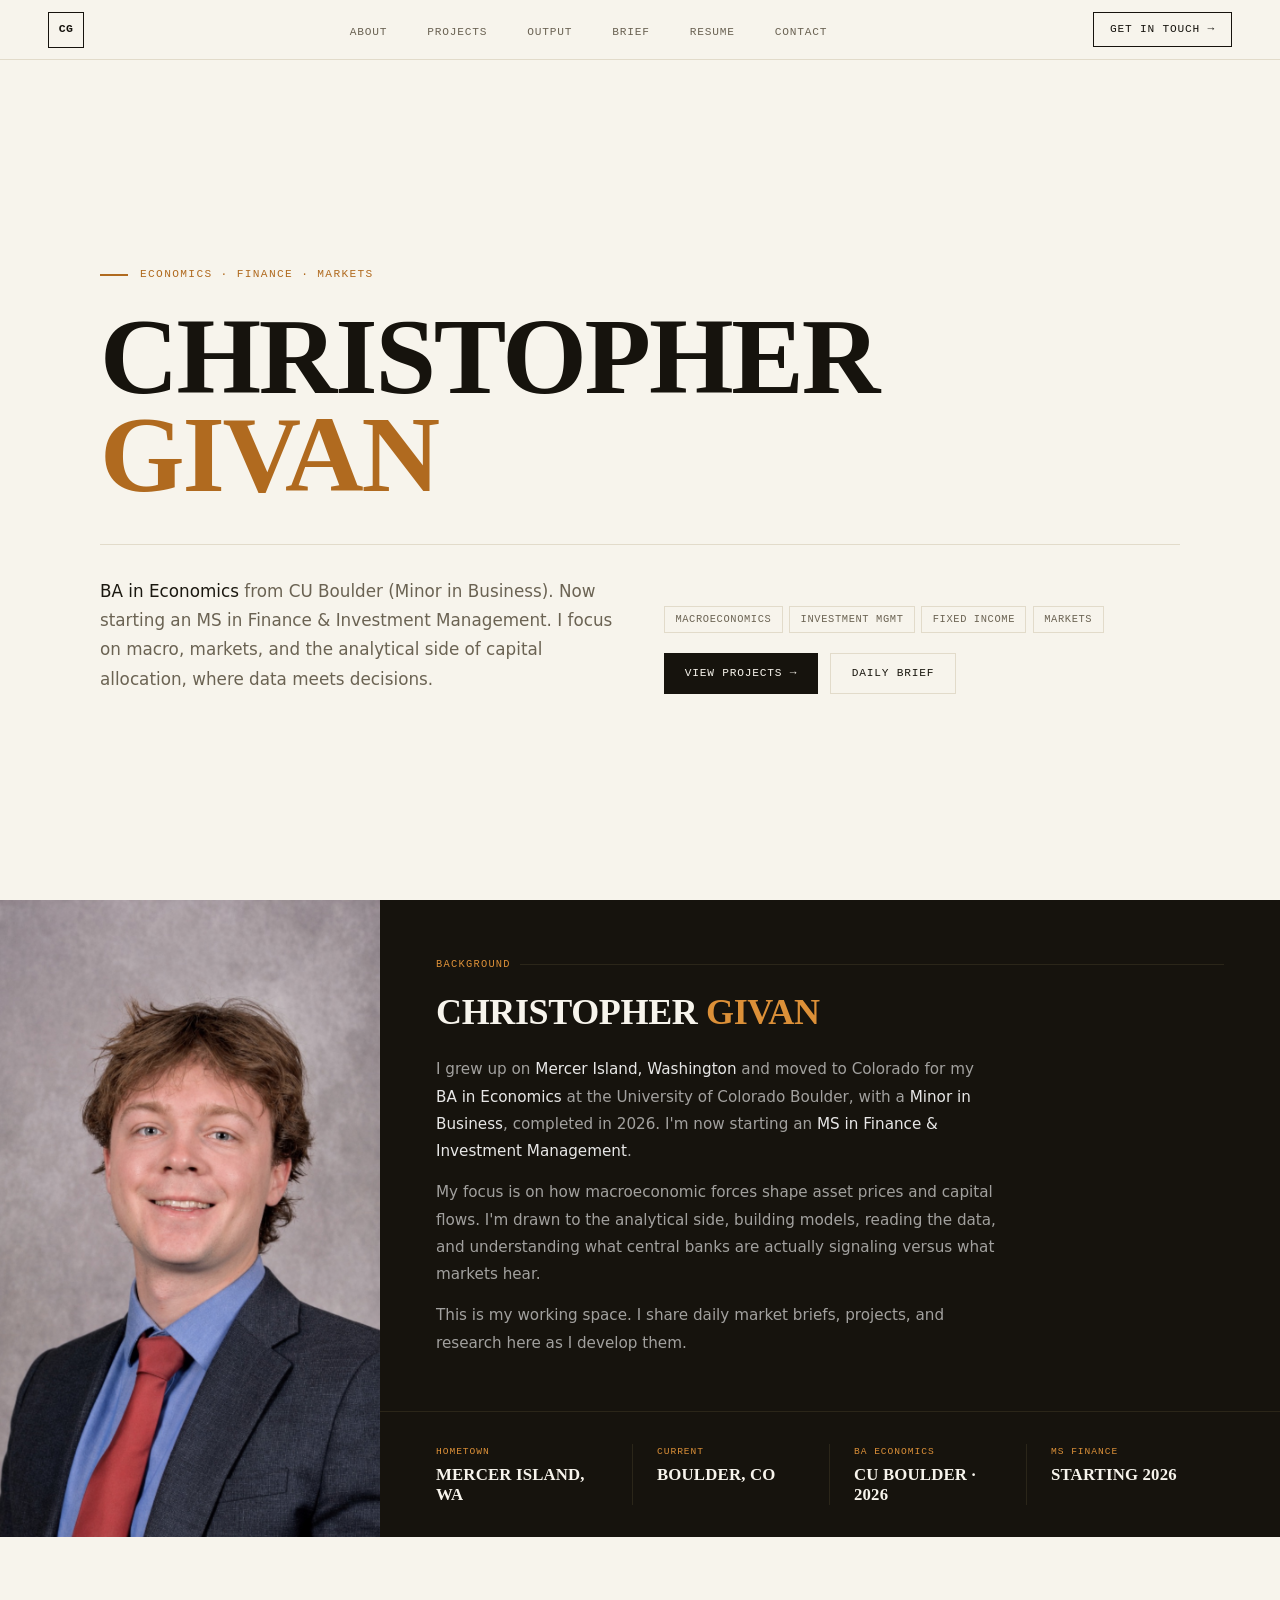
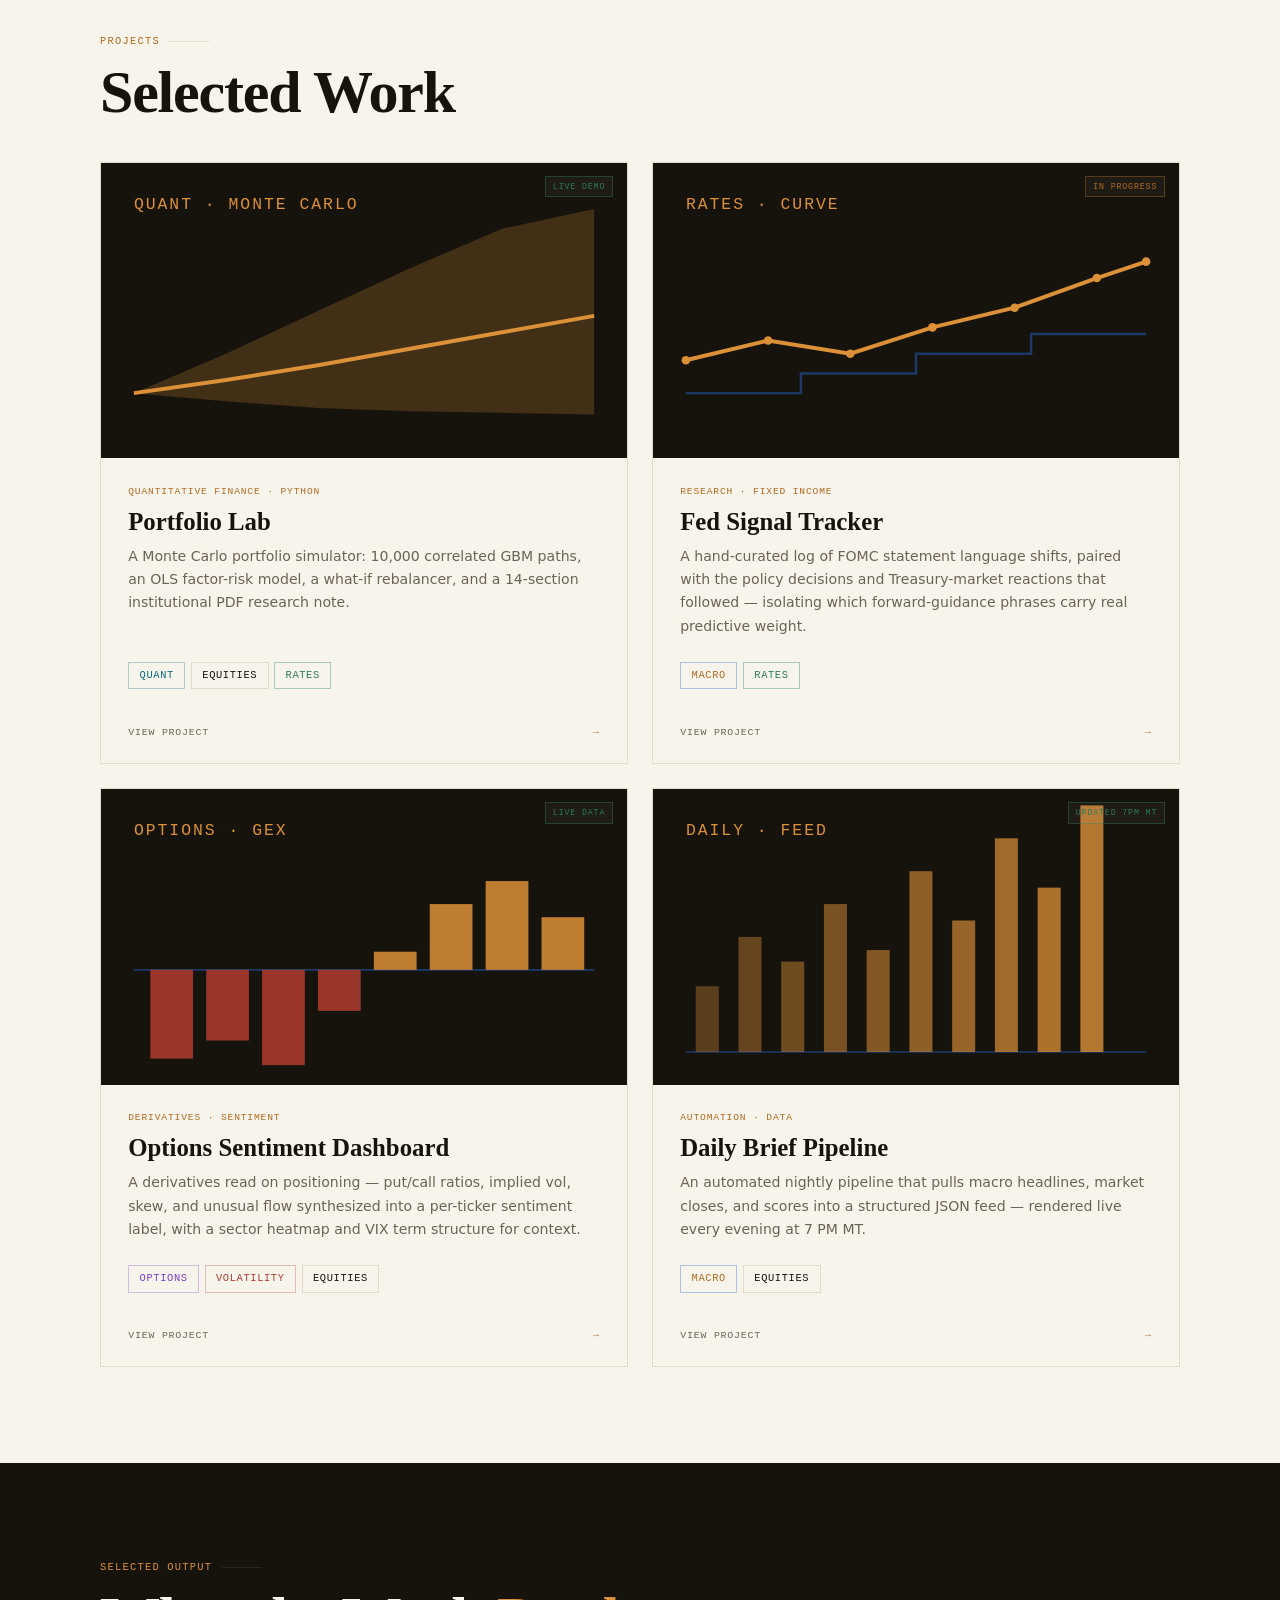
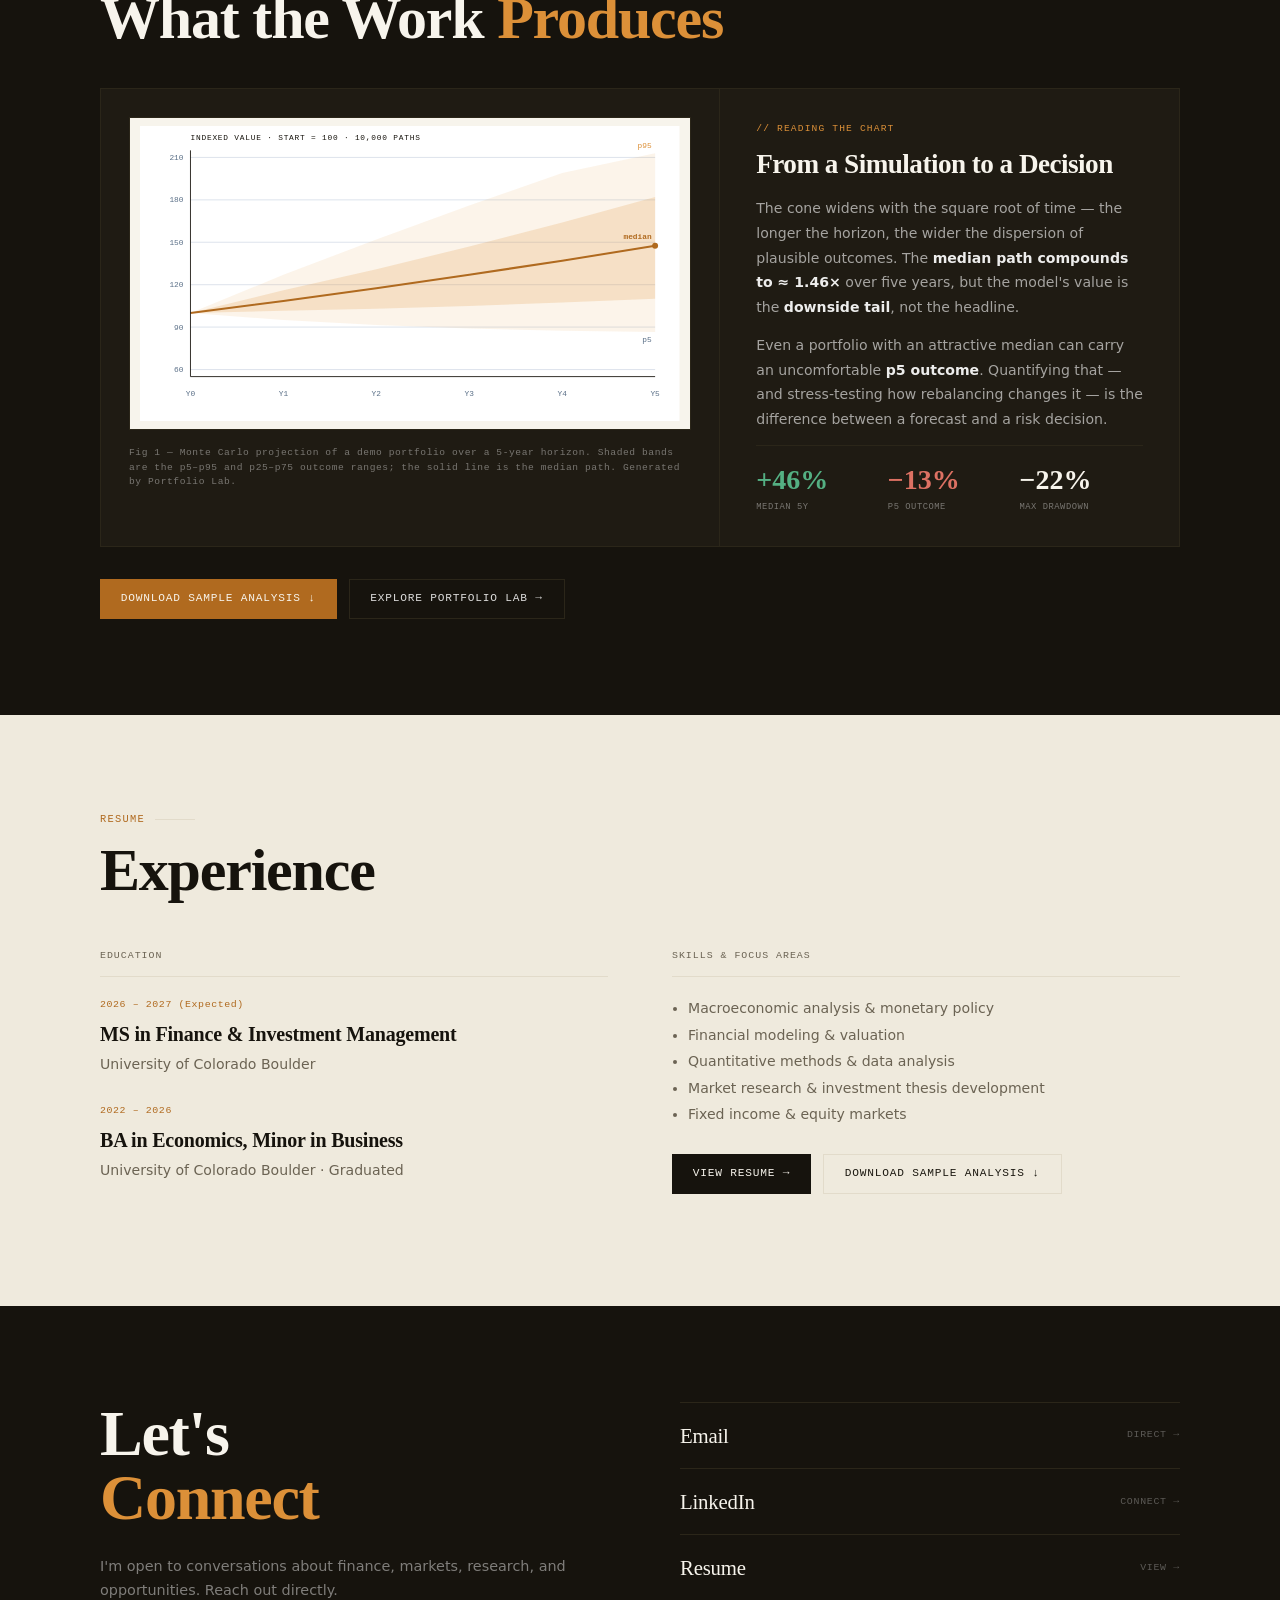
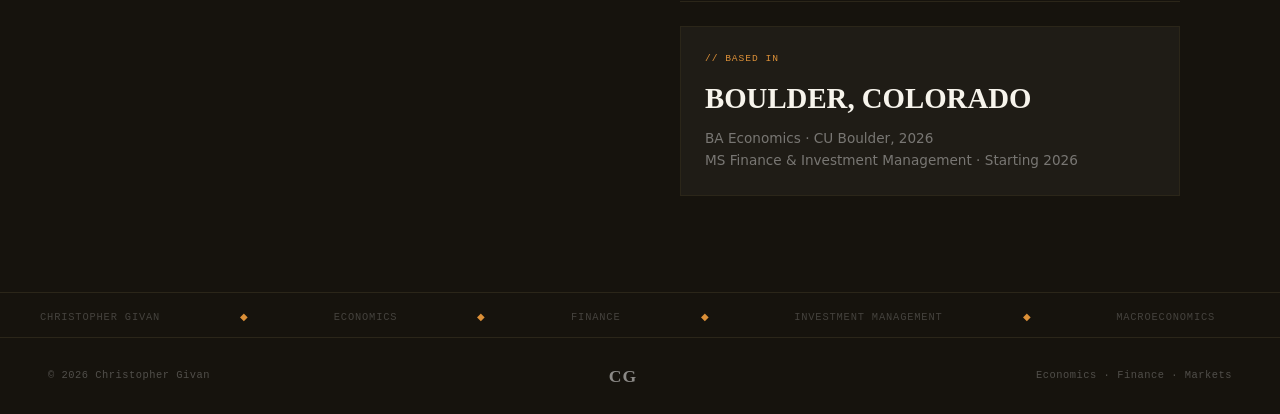
==== index.html @ 8dc4c2b4 "Redesign: Ink & Paper palette with Newsreader editorial type Replaces cold navy/blue with warm ink/a" ====
<!DOCTYPE html>
<html lang="en">
<head>
  <meta charset="UTF-8" />
  <meta name="viewport" content="width=device-width, initial-scale=1.0" />
  <meta http-equiv="Content-Security-Policy" content="default-src 'self'; script-src 'self' 'unsafe-inline'; style-src 'self' 'unsafe-inline' https://fonts.googleapis.com; font-src https://fonts.gstatic.com; img-src 'self' data:; connect-src 'self'; frame-ancestors 'none';" />
  <title>Christopher Givan — Economics · Finance · Markets</title>

  <!-- SEO -->
  <meta name="description" content="Christopher Givan — BA in Economics (Minor in Business) from CU Boulder, starting an MS in Finance & Investment Management. Daily market briefs, macro research, and Fed signal tracking." />
  <meta name="author" content="Christopher Givan" />
  <meta name="theme-color" content="#0e2240" />

  <!-- Open Graph -->
  <meta property="og:type" content="website" />
  <meta property="og:title" content="Christopher Givan — Economics · Finance · Markets" />
  <meta property="og:description" content="Macro research, daily market briefs, and Fed signal tracking." />
  <meta property="og:image" content="headshot.jpg" />

  <!-- Twitter -->
  <meta name="twitter:card" content="summary_large_image" />
  <meta name="twitter:title" content="Christopher Givan — Economics · Finance · Markets" />
  <meta name="twitter:description" content="Macro research, daily market briefs, and Fed signal tracking." />
  <meta name="twitter:image" content="headshot.jpg" />

  <!-- Favicon (inline SVG, matches CG monogram) -->
  <link rel="icon" type="image/svg+xml" href="data:image/svg+xml,%3Csvg xmlns='http://www.w3.org/2000/svg' viewBox='0 0 32 32'%3E%3Crect width='32' height='32' fill='%230e2240'/%3E%3Ctext x='16' y='22' font-family='-apple-system,BlinkMacSystemFont,Segoe UI,sans-serif' font-size='14' font-weight='800' fill='white' text-anchor='middle'%3ECG%3C/text%3E%3C/svg%3E" />

  <link rel="preconnect" href="https://fonts.googleapis.com" />
  <link rel="preconnect" href="https://fonts.gstatic.com" crossorigin />
  <link href="https://fonts.googleapis.com/css2?family=IBM+Plex+Mono:wght@400;500;600&family=IBM+Plex+Sans:wght@300;400;500;600;700&family=Newsreader:ital,opsz,wght@0,6..72,400;0,6..72,500;0,6..72,600;0,6..72,700;1,6..72,400;1,6..72,500;1,6..72,600;1,6..72,700&display=swap" rel="stylesheet" />
  <link rel="stylesheet" href="Assets/site.css" />
  <style>
    *, *::before, *::after { box-sizing: border-box; margin: 0; padding: 0; }

    :root {
      --white:   #f7f4ec;
      --off:     #efeadd;
      --light:   #e7e0cf;
      --border:  #e2dbca;
      --navy:    #16130d;
      --navy2:   #1f1b13;
      --navy3:   #2b2619;
      --blue:    #b06a1f;
      --blue2:   #dc9038;
      --blue-lt: #f3e4cc;
      --text:    #1b1810;
      --muted:   #6b6353;
      --green:   #2c7a57;
      --green-lt:#dfeee4;
      --red:     #b23b2e;
      --red-lt:  #f6e2dd;
    }

    html { scroll-behavior: smooth; }

    body {
      background: var(--white);
      color: var(--text);
      font-family: 'IBM Plex Sans', system-ui, sans-serif;
      font-size: 15px;
      line-height: 1.6;
      overflow-x: hidden;
    }

    /* ── NAV ── */
    nav {
      position: fixed;
      top: 0; left: 0; right: 0;
      z-index: 200;
      display: flex;
      align-items: center;
      justify-content: space-between;
      padding: 0 3rem;
      height: 60px;
      background: rgba(247, 244, 236, 0.95);
      backdrop-filter: blur(12px);
      border-bottom: 1px solid var(--border);
    }

    .nav-logo {
      display: flex;
      align-items: center;
      justify-content: center;
      width: 36px; height: 36px;
      border: 1.5px solid var(--navy);
      font-family: 'IBM Plex Mono', ui-monospace, monospace;
      font-size: 0.72rem;
      font-weight: 600;
      color: var(--navy);
      text-decoration: none;
      letter-spacing: 0.04em;
    }

    .nav-links {
      display: flex;
      align-items: center;
      gap: 2.5rem;
      list-style: none;
    }

    .nav-links a {
      font-family: 'IBM Plex Mono', ui-monospace, monospace;
      font-size: 0.7rem;
      font-weight: 500;
      color: var(--muted);
      text-decoration: none;
      letter-spacing: 0.07em;
      text-transform: uppercase;
      transition: color 0.15s;
    }

    .nav-links a:hover { color: var(--navy); }

    .nav-cta {
      font-family: 'IBM Plex Mono', ui-monospace, monospace;
      font-size: 0.7rem;
      font-weight: 500;
      letter-spacing: 0.07em;
      text-transform: uppercase;
      padding: 0.45rem 1rem;
      border: 1.5px solid var(--navy);
      color: var(--navy);
      text-decoration: none;
      transition: all 0.15s;
    }

    .nav-cta:hover {
      background: var(--navy);
      color: var(--white);
    }

    /* ── HERO ── */
    #hero {
      min-height: 100vh;
      display: flex;
      align-items: center;
      padding: 0 3rem;
      background: var(--white);
      position: relative;
      overflow: hidden;
    }

    .hero-inner {
      max-width: 1080px;
      margin: 0 auto;
      width: 100%;
      padding-top: 60px;
    }

    .hero-eyebrow {
      font-family: 'IBM Plex Mono', ui-monospace, monospace;
      font-size: 0.7rem;
      color: var(--blue);
      letter-spacing: 0.12em;
      text-transform: uppercase;
      margin-bottom: 1.5rem;
      display: flex;
      align-items: center;
      gap: 0.75rem;
    }

    .hero-eyebrow::before {
      content: '';
      display: inline-block;
      width: 28px;
      height: 1.5px;
      background: var(--blue);
    }

    .hero-name {
      font-family: 'Newsreader', Georgia, 'Times New Roman', serif;
      font-weight: 700;
      font-size: clamp(3.75rem, 8.5vw, 7.5rem);
      line-height: 0.9;
      letter-spacing: -0.02em;
      text-transform: uppercase;
      color: var(--navy);
      margin-bottom: 2.5rem;
    }

    .hero-name .line2 {
      color: var(--blue);
      display: block;
    }

    .hero-bottom {
      display: grid;
      grid-template-columns: 1fr 1fr;
      gap: 3rem;
      align-items: end;
      border-top: 1px solid var(--border);
      padding-top: 2rem;
    }

    .hero-bio {
      font-size: 1.05rem;
      color: var(--muted);
      line-height: 1.75;
    }

    .hero-bio strong { color: var(--text); font-weight: 500; }

    .hero-right-block {
      display: flex;
      flex-direction: column;
      gap: 1.25rem;
      align-items: flex-start;
    }

    .hero-tags {
      display: flex;
      flex-wrap: wrap;
      gap: 0.4rem;
    }

    .tag {
      font-family: 'IBM Plex Mono', ui-monospace, monospace;
      font-size: 0.65rem;
      letter-spacing: 0.06em;
      text-transform: uppercase;
      padding: 0.28rem 0.65rem;
      border: 1px solid var(--border);
      color: var(--muted);
      background: var(--white);
    }

    .hero-btns {
      display: flex;
      gap: 0.75rem;
    }

    .btn {
      font-family: 'IBM Plex Mono', ui-monospace, monospace;
      font-size: 0.7rem;
      font-weight: 500;
      letter-spacing: 0.07em;
      text-transform: uppercase;
      padding: 0.65rem 1.3rem;
      text-decoration: none;
      cursor: pointer;
      border: none;
      transition: all 0.15s;
      display: inline-flex;
      align-items: center;
      gap: 0.4rem;
    }

    .btn-navy  { background: var(--navy); color: var(--white); }
    .btn-navy:hover { background: var(--navy2); }
    .btn-outline { background: transparent; border: 1.5px solid var(--border); color: var(--text); }
    .btn-outline:hover { border-color: var(--navy); color: var(--navy); }

    /* ── ABOUT ── */
    #about {
      background: var(--navy);
      padding: 0;
    }

    .about-bento {
      display: grid;
      grid-template-columns: 380px 1fr;
      grid-template-rows: auto auto;
      min-height: 560px;
    }

    /* Photo cell */
    .about-photo-cell {
      grid-row: 1 / 3;
      position: relative;
      overflow: hidden;
      background: var(--navy2);
    }

    .about-photo-cell img {
      width: 100%;
      height: 100%;
      object-fit: cover;
      object-position: center top;
      display: block;
      filter: grayscale(10%);
    }

    .about-photo-cell .photo-placeholder {
      width: 100%;
      height: 100%;
      min-height: 560px;
      display: flex;
      align-items: center;
      justify-content: center;
      color: var(--navy3);
      font-family: 'IBM Plex Mono', ui-monospace, monospace;
      font-size: 0.7rem;
      letter-spacing: 0.06em;
    }

    /* Bio cell */
    .about-bio-cell {
      padding: 3.5rem 3.5rem 2.5rem;
      border-bottom: 1px solid var(--navy3);
    }

    .about-label {
      font-family: 'IBM Plex Mono', ui-monospace, monospace;
      font-size: 0.65rem;
      letter-spacing: 0.12em;
      text-transform: uppercase;
      color: var(--blue2);
      margin-bottom: 1.25rem;
      display: flex;
      align-items: center;
      gap: 0.6rem;
    }

    .about-label::after {
      content: '';
      flex: 1;
      height: 1px;
      background: var(--navy3);
    }

    .about-bio-cell h2 {
      font-family: 'Newsreader', Georgia, 'Times New Roman', serif;
      font-size: 2.25rem;
      font-weight: 600;
      color: var(--white);
      letter-spacing: -0.01em;
      margin-bottom: 1.5rem;
      line-height: 1.1;
    }

    .about-bio-cell h2 span { color: var(--blue2); }

    .about-text {
      font-size: 0.95rem;
      color: rgba(255,255,255,0.6);
      line-height: 1.8;
      margin-bottom: 0.85rem;
      max-width: 560px;
    }

    .about-text strong { color: rgba(255,255,255,0.9); font-weight: 500; }

    /* Facts row */
    .about-facts-cell {
      padding: 2rem 3.5rem;
      display: grid;
      grid-template-columns: repeat(4, 1fr);
      gap: 0;
    }

    .fact-tile {
      padding: 0 1.5rem 0 0;
      border-right: 1px solid var(--navy3);
    }

    .fact-tile:first-child { padding-left: 0; }
    .fact-tile:last-child { border-right: none; padding-right: 0; padding-left: 1.5rem; }
    .fact-tile:not(:first-child):not(:last-child) { padding-left: 1.5rem; }

    .fact-label {
      font-family: 'IBM Plex Mono', ui-monospace, monospace;
      font-size: 0.6rem;
      letter-spacing: 0.1em;
      text-transform: uppercase;
      color: var(--blue2);
      margin-bottom: 0.35rem;
    }

    .fact-value {
      font-family: 'Newsreader', Georgia, 'Times New Roman', serif;
      font-size: 1.05rem;
      font-weight: 700;
      text-transform: uppercase;
      color: var(--white);
      letter-spacing: 0.01em;
      line-height: 1.2;
    }

    /* ── SECTION WRAPPER ── */
    .section-white { background: var(--white); padding: 6rem 3rem; }
    .section-off    { background: var(--off);   padding: 6rem 3rem; }
    .section-navy   { background: var(--navy);  padding: 6rem 3rem; }

    .inner { max-width: 1080px; margin: 0 auto; }

    .section-eyebrow {
      font-family: 'IBM Plex Mono', ui-monospace, monospace;
      font-size: 0.65rem;
      letter-spacing: 0.12em;
      text-transform: uppercase;
      color: var(--blue);
      margin-bottom: 0.75rem;
      display: flex;
      align-items: center;
      gap: 0.6rem;
    }

    .section-eyebrow-light { color: var(--blue2); }
    .section-eyebrow-light::after { background: var(--navy3) !important; }

    .section-eyebrow::after {
      content: '';
      width: 40px;
      height: 1px;
      background: var(--border);
    }

    .section-heading {
      font-family: 'Newsreader', Georgia, 'Times New Roman', serif;
      font-weight: 600;
      font-size: clamp(2.25rem, 5vw, 3.75rem);
      letter-spacing: -0.02em;
      line-height: 1.0;
      margin-bottom: 2.5rem;
    }

    /* ── PROJECTS ── */
    .projects-grid {
      display: grid;
      grid-template-columns: repeat(3, 1fr);
      gap: 1px;
      background: var(--border);
      border: 1px solid var(--border);
    }

    .project-card {
      background: var(--white);
      padding: 2rem;
      min-height: 200px;
      text-decoration: none;
      display: block;
      transition: background 0.15s;
    }

    .project-card:hover { background: var(--off); }

    .project-cat {
      font-family: 'IBM Plex Mono', ui-monospace, monospace;
      font-size: 0.6rem;
      letter-spacing: 0.08em;
      text-transform: uppercase;
      color: var(--blue);
      margin-bottom: 0.6rem;
    }

    .project-card h3 {
      font-family: 'Newsreader', Georgia, 'Times New Roman', serif;
      font-size: 1.3rem;
      font-weight: 600;
      color: var(--navy);
    }

    .project-card p {
      font-size: 0.85rem;
      color: var(--muted);
      margin-top: 0.4rem;
      line-height: 1.6;
    }

    .placeholder-card {
      background: var(--white);
      display: flex;
      align-items: center;
      justify-content: center;
      min-height: 200px;
      border: 1.5px dashed var(--border);
    }

    .placeholder-card span {
      font-family: 'IBM Plex Mono', ui-monospace, monospace;
      font-size: 0.65rem;
      letter-spacing: 0.08em;
      text-transform: uppercase;
      color: var(--border);
    }

    /* ── BRIEF ── */
    #brief { background: var(--navy); }

    .brief-header {
      background: var(--navy);
      border-bottom: 1px solid var(--navy3);
      padding: 1.1rem 3rem;
      display: flex;
      align-items: center;
      justify-content: space-between;
      flex-wrap: wrap;
      gap: 0.75rem;
    }

    .brief-badge {
      font-family: 'IBM Plex Mono', ui-monospace, monospace;
      font-size: 0.62rem;
      letter-spacing: 0.1em;
      text-transform: uppercase;
      color: var(--blue2);
      border: 1px solid var(--navy3);
      padding: 0.22rem 0.6rem;
      background: rgba(255,255,255,0.04);
    }

    .brief-date {
      font-family: 'IBM Plex Mono', ui-monospace, monospace;
      font-size: 0.7rem;
      color: rgba(255,255,255,0.35);
      letter-spacing: 0.04em;
    }

    /* Market strip */
    .mkt-strip {
      display: grid;
      grid-template-columns: repeat(6, 1fr);
      border-bottom: 1px solid var(--navy3);
    }

    .mkt-tile {
      padding: 1rem 1.5rem;
      border-right: 1px solid var(--navy3);
      background: rgba(0,0,0,0.15);
    }

    .mkt-tile:last-child { border-right: none; }

    .mkt-ticker {
      font-family: 'IBM Plex Mono', ui-monospace, monospace;
      font-size: 0.58rem;
      letter-spacing: 0.1em;
      text-transform: uppercase;
      color: rgba(255,255,255,0.35);
      margin-bottom: 0.3rem;
    }

    .mkt-price {
      font-family: 'Newsreader', Georgia, 'Times New Roman', serif;
      font-size: 1.2rem;
      font-weight: 800;
      color: var(--white);
      line-height: 1;
    }

    .mkt-chg {
      font-family: 'IBM Plex Mono', ui-monospace, monospace;
      font-size: 0.67rem;
      margin-top: 0.2rem;
    }

    .up   { color: #54b083; }
    .down { color: #dd7163; }
    .flat { color: rgba(244, 239, 227, 0.35); }

    /* Brief body */
    .brief-body {
      display: grid;
      grid-template-columns: 1fr 280px;
      max-width: 1080px;
      margin: 0 auto;
    }

    .brief-main {
      padding: 2rem 2.5rem;
      border-right: 1px solid var(--navy3);
    }

    .brief-sidebar {
      padding: 1.5rem;
    }

    .brief-col-label {
      font-family: 'IBM Plex Mono', ui-monospace, monospace;
      font-size: 0.6rem;
      letter-spacing: 0.1em;
      text-transform: uppercase;
      color: rgba(255,255,255,0.3);
      margin-bottom: 1rem;
      padding-bottom: 0.6rem;
      border-bottom: 1px solid var(--navy3);
    }

    .b-story {
      padding: 1rem 0;
      border-bottom: 1px solid var(--navy3);
    }

    .b-story:last-child { border-bottom: none; }

    .b-cat {
      font-family: 'IBM Plex Mono', ui-monospace, monospace;
      font-size: 0.57rem;
      letter-spacing: 0.08em;
      text-transform: uppercase;
      color: var(--blue2);
      margin-bottom: 0.3rem;
    }

    .b-hed {
      font-family: 'Newsreader', Georgia, 'Times New Roman', serif;
      font-size: 1rem;
      font-weight: 800;
      text-transform: uppercase;
      color: var(--white);
      line-height: 1.1;
      margin-bottom: 0.3rem;
    }

    .b-body {
      font-size: 0.83rem;
      color: rgba(255,255,255,0.5);
      line-height: 1.65;
    }

    /* Sports sidebar */
    .sport-item {
      padding: 0.8rem 0;
      border-bottom: 1px solid var(--navy3);
    }

    .sport-item:last-child { border-bottom: none; }

    .sport-name {
      font-family: 'Newsreader', Georgia, 'Times New Roman', serif;
      font-size: 0.88rem;
      font-weight: 700;
      text-transform: uppercase;
      color: var(--white);
      letter-spacing: 0.02em;
      display: flex;
      align-items: center;
      gap: 0.4rem;
      margin-bottom: 0.2rem;
    }

    .s-pill {
      font-family: 'IBM Plex Mono', ui-monospace, monospace;
      font-size: 0.55rem;
      padding: 0.1rem 0.32rem;
      border-radius: 2px;
      letter-spacing: 0.04em;
    }

    .s-w   { background: rgba(44,122,87,0.15);  color: var(--green); }
    .s-l   { background: rgba(178,59,46,0.15);  color: var(--red); }
    .s-up  { background: rgba(220,144,56,0.15); color: var(--blue2); }

    .sport-detail {
      font-size: 0.76rem;
      color: rgba(255,255,255,0.4);
      line-height: 1.5;
    }

    /* Watch bar */
    .brief-watch {
      background: rgba(0,0,0,0.2);
      border-top: 1px solid var(--navy3);
      padding: 1rem 2.5rem;
      display: flex;
      gap: 2rem;
      align-items: flex-start;
      flex-wrap: wrap;
    }

    .watch-label {
      font-family: 'IBM Plex Mono', ui-monospace, monospace;
      font-size: 0.6rem;
      letter-spacing: 0.1em;
      text-transform: uppercase;
      color: var(--blue2);
      white-space: nowrap;
      padding-top: 0.1rem;
    }

    .watch-items {
      display: flex;
      gap: 2rem;
      flex-wrap: wrap;
    }

    .watch-item {
      font-size: 0.8rem;
      color: rgba(255,255,255,0.4);
      display: flex;
      align-items: baseline;
      gap: 0.4rem;
    }

    .watch-item::before {
      content: '→';
      color: var(--blue2);
      font-family: 'IBM Plex Mono', ui-monospace, monospace;
      font-size: 0.65rem;
    }

    /* ── RESUME ── */
    .resume-grid {
      display: grid;
      grid-template-columns: 1fr 1fr;
      gap: 4rem;
      margin-top: 3rem;
    }

    .resume-col-label {
      font-family: 'IBM Plex Mono', ui-monospace, monospace;
      font-size: 0.62rem;
      letter-spacing: 0.1em;
      text-transform: uppercase;
      color: var(--muted);
      margin-bottom: 1.25rem;
      padding-bottom: 0.75rem;
      border-bottom: 1px solid var(--border);
    }

    .re-entry { margin-bottom: 1.75rem; }

    .re-date {
      font-family: 'IBM Plex Mono', ui-monospace, monospace;
      font-size: 0.62rem;
      letter-spacing: 0.06em;
      color: var(--blue);
      margin-bottom: 0.3rem;
    }

    .re-entry h3 {
      font-family: 'Newsreader', Georgia, 'Times New Roman', serif;
      font-size: 1.25rem;
      font-weight: 600;
      color: var(--navy);
      letter-spacing: -0.01em;
    }

    .re-org {
      font-size: 0.88rem;
      color: var(--muted);
      margin-top: 0.2rem;
    }

    .re-entry ul {
      padding-left: 1rem;
      margin-top: 0.5rem;
    }

    .re-entry ul li {
      font-size: 0.88rem;
      color: var(--muted);
      margin-bottom: 0.25rem;
    }

    /* ── CONTACT ── */
    .contact-grid {
      display: grid;
      grid-template-columns: 1fr 1fr;
      gap: 5rem;
      align-items: start;
    }

    .contact-heading {
      font-family: 'Newsreader', Georgia, 'Times New Roman', serif;
      font-size: clamp(2.5rem, 5vw, 4.5rem);
      font-weight: 600;
      color: var(--white);
      line-height: 1.0;
      letter-spacing: -0.02em;
      margin-bottom: 1.5rem;
    }

    .contact-heading span { color: var(--blue2); }

    .contact-sub {
      font-size: 0.9rem;
      color: rgba(255,255,255,0.45);
      line-height: 1.7;
    }

    .contact-links { margin-bottom: 1.5rem; }

    .contact-link {
      display: flex;
      align-items: center;
      justify-content: space-between;
      padding: 1rem 0;
      border-top: 1px solid var(--navy3);
      text-decoration: none;
      transition: opacity 0.15s;
    }

    .contact-link:last-child { border-bottom: 1px solid var(--navy3); }
    .contact-link:hover { opacity: 0.65; }

    .cl-name {
      font-family: 'Newsreader', Georgia, 'Times New Roman', serif;
      font-size: 1.3rem;
      font-weight: 500;
      color: var(--white);
      letter-spacing: -0.01em;
    }

    .cl-action {
      font-family: 'IBM Plex Mono', ui-monospace, monospace;
      font-size: 0.62rem;
      letter-spacing: 0.07em;
      text-transform: uppercase;
      color: rgba(255,255,255,0.3);
    }

    .info-card {
      background: rgba(255,255,255,0.04);
      border: 1px solid var(--navy3);
      padding: 1.5rem;
    }

    .info-card-label {
      font-family: 'IBM Plex Mono', ui-monospace, monospace;
      font-size: 0.6rem;
      letter-spacing: 0.1em;
      text-transform: uppercase;
      color: var(--blue2);
      margin-bottom: 0.6rem;
    }

    .info-card-city {
      font-family: 'Newsreader', Georgia, 'Times New Roman', serif;
      font-size: 1.8rem;
      font-weight: 800;
      text-transform: uppercase;
      color: var(--white);
      margin-bottom: 0.4rem;
    }

    .info-card-detail {
      font-size: 0.85rem;
      color: rgba(255,255,255,0.4);
      line-height: 1.6;
    }

    /* ── TICKER ── */
    .ticker-wrap {
      background: var(--navy);
      border-top: 1px solid var(--navy3);
      padding: 0.6rem 0;
      overflow: hidden;
      white-space: nowrap;
    }

    .ticker-track {
      display: inline-block;
      animation: ticker 30s linear infinite;
    }

    .ticker-track span {
      font-family: 'IBM Plex Mono', ui-monospace, monospace;
      font-size: 0.65rem;
      letter-spacing: 0.08em;
      text-transform: uppercase;
      color: rgba(255,255,255,0.2);
      padding: 0 2.5rem;
    }

    .ticker-track span.accent { color: var(--blue2); }

    @keyframes ticker {
      0%   { transform: translateX(0); }
      100% { transform: translateX(-50%); }
    }

    /* ── FOOTER ── */
    footer {
      background: var(--navy);
      border-top: 1px solid var(--navy3);
      padding: 1.5rem 3rem;
      display: flex;
      align-items: center;
      justify-content: space-between;
    }

    footer .f-left, footer .f-right {
      font-family: 'IBM Plex Mono', ui-monospace, monospace;
      font-size: 0.65rem;
      letter-spacing: 0.05em;
      color: rgba(255,255,255,0.25);
    }

    footer .f-logo {
      font-family: 'Newsreader', Georgia, 'Times New Roman', serif;
      font-size: 1.1rem;
      font-weight: 800;
      color: rgba(255,255,255,0.5);
      letter-spacing: 0.06em;
    }

    hr.divider {
      border: none;
      border-top: 1px solid var(--border);
      max-width: 1080px;
      margin: 0 auto;
    }

    ::-webkit-scrollbar { width: 5px; }
    ::-webkit-scrollbar-track { background: var(--white); }
    ::-webkit-scrollbar-thumb { background: var(--border); }

    /* ════════════════════════════════════════════════════════
       PROJECT CARDS  (visual cards w/ thumbnail + tags + hover)
       ════════════════════════════════════════════════════════ */
    .cards-grid {
      display: grid;
      grid-template-columns: repeat(2, 1fr);
      gap: 1.5rem;
    }
    .pcard {
      display: flex;
      flex-direction: column;
      background: var(--white);
      border: 1px solid var(--border);
      text-decoration: none;
      overflow: hidden;
      transition: transform 0.22s ease, box-shadow 0.22s ease, border-color 0.22s ease;
    }
    .pcard:hover {
      transform: translateY(-5px);
      box-shadow: 0 18px 40px -22px rgba(14,34,64,0.45);
      border-color: var(--navy);
    }
    /* thumbnail (SVG mini-chart, 16:9) */
    .pcard-thumb {
      position: relative;
      aspect-ratio: 16 / 9;
      background: var(--navy);
      overflow: hidden;
    }
    .pcard-thumb svg { transition: transform 0.4s ease; }
    .pcard:hover .pcard-thumb svg { transform: scale(1.04); }
    .pcard-status {
      position: absolute;
      top: 0.85rem; right: 0.85rem;
      font-family: 'IBM Plex Mono', ui-monospace, monospace;
      font-size: 0.52rem;
      letter-spacing: 0.1em;
      text-transform: uppercase;
      padding: 0.18rem 0.45rem;
      border: 1px solid rgba(255,255,255,0.18);
      color: rgba(255,255,255,0.7);
      background: rgba(255,255,255,0.04);
    }
    .pcard-status.live { color: var(--green); border-color: rgba(44,122,87,0.4); }
    .pcard-status.wip  { color: var(--amber); border-color: rgba(176,106,31,0.4); }
    .pcard-body { padding: 1.6rem 1.7rem 0.4rem; flex: 1; }
    .pcard-cat {
      font-family: 'IBM Plex Mono', ui-monospace, monospace;
      font-size: 0.6rem;
      letter-spacing: 0.09em;
      text-transform: uppercase;
      color: var(--blue);
      margin-bottom: 0.55rem;
    }
    .pcard-body h3 {
      font-family: 'Newsreader', Georgia, 'Times New Roman', serif;
      font-size: 1.55rem;
      font-weight: 600;
      color: var(--navy);
      line-height: 1.1;
      margin-bottom: 0.6rem;
    }
    .pcard-body p {
      font-size: 0.88rem;
      color: var(--muted);
      line-height: 1.65;
    }
    .pcard-tags {
      display: flex;
      flex-wrap: wrap;
      gap: 0.35rem;
      padding: 1.1rem 1.7rem 0;
    }
    .pcard-foot {
      display: flex;
      align-items: center;
      justify-content: space-between;
      padding: 1.2rem 1.7rem 1.4rem;
      margin-top: 1rem;
      font-family: 'IBM Plex Mono', ui-monospace, monospace;
      font-size: 0.62rem;
      letter-spacing: 0.08em;
      text-transform: uppercase;
      color: var(--muted);
    }
    .pcard-foot .arrow { color: var(--blue); transition: transform 0.22s ease; }
    .pcard:hover .pcard-foot .arrow { transform: translateX(5px); }

    /* tag colour accents by domain */
    .tag.t-macro       { color: var(--blue);  border-color: rgba(26,95,212,0.35); }
    .tag.t-rates       { color: var(--green); border-color: rgba(17,122,68,0.35); }
    .tag.t-equities    { color: var(--navy);  border-color: var(--border); }
    .tag.t-options     { color: #7a3ec9;      border-color: rgba(122,62,201,0.3); }
    .tag.t-volatility  { color: var(--red);   border-color: rgba(191,50,50,0.3); }
    .tag.t-quant       { color: #0a6b78;      border-color: rgba(10,107,120,0.3); }

    /* ════════════════════════════════════════════════════════
       SELECTED OUTPUT  (analytical-proof showcase)
       ════════════════════════════════════════════════════════ */
    .output-grid {
      display: grid;
      grid-template-columns: 1.35fr 1fr;
      gap: 0;
      border: 1px solid var(--navy3);
      background: var(--navy2);
    }
    .output-chart {
      padding: 1.75rem;
      border-right: 1px solid var(--navy3);
      display: flex;
      flex-direction: column;
      gap: 1rem;
    }
    .output-chart .chart-frame {
      background: var(--white);
      border: 1px solid var(--navy3);
      padding: 0.5rem 0.65rem;
    }
    .output-caption {
      font-family: 'IBM Plex Mono', ui-monospace, monospace;
      font-size: 0.6rem;
      letter-spacing: 0.06em;
      color: rgba(255,255,255,0.4);
      line-height: 1.5;
    }
    .output-read { padding: 2rem 2.25rem; display: flex; flex-direction: column; }
    .output-read .o-label {
      font-family: 'IBM Plex Mono', ui-monospace, monospace;
      font-size: 0.6rem;
      letter-spacing: 0.12em;
      text-transform: uppercase;
      color: var(--blue2);
      margin-bottom: 0.9rem;
    }
    .output-read h3 {
      font-family: 'Newsreader', Georgia, 'Times New Roman', serif;
      font-size: 1.7rem;
      font-weight: 600;
      color: var(--white);
      line-height: 1.1;
      letter-spacing: -0.02em;
      margin-bottom: 1rem;
    }
    .output-read p {
      font-size: 0.88rem;
      color: rgba(255,255,255,0.6);
      line-height: 1.75;
      margin-bottom: 0.85rem;
    }
    .output-read p strong { color: rgba(255,255,255,0.92); font-weight: 600; }
    .output-stats {
      display: grid;
      grid-template-columns: repeat(3, 1fr);
      border-top: 1px solid var(--navy3);
      margin-top: auto;
      padding-top: 1.25rem;
      gap: 0.5rem;
    }
    .output-stat .v {
      font-family: 'Newsreader', Georgia, 'Times New Roman', serif;
      font-size: 1.75rem;
      font-weight: 800;
      color: var(--white);
      line-height: 1;
    }
    .output-stat .v.up   { color: #54b083; }
    .output-stat .v.down { color: #dd7163; }
    .output-stat .l {
      font-family: 'IBM Plex Mono', ui-monospace, monospace;
      font-size: 0.55rem;
      letter-spacing: 0.06em;
      text-transform: uppercase;
      color: rgba(255,255,255,0.4);
      margin-top: 0.35rem;
    }
    .btn-blue { background: var(--blue); color: var(--white); }
    .btn-blue:hover { background: var(--blue2); }
    .btn-ghost-light { background: transparent; border: 1.5px solid var(--navy3); color: rgba(255,255,255,0.85); }
    .btn-ghost-light:hover { border-color: var(--blue2); color: var(--white); }

    /* ════════════════════════════════════════════════════════
       RESPONSIVE  (homepage additions)
       ════════════════════════════════════════════════════════ */
    @media (max-width: 900px) {
      nav { padding: 0 1.25rem; }
      .nav-links { gap: 1.1rem; }
      #hero { padding: 0 1.5rem; }
      .hero-bottom { grid-template-columns: 1fr; gap: 1.75rem; }
      .section-white, .section-off, .section-navy { padding: 4rem 1.5rem; }
      .about-bento { grid-template-columns: 1fr; }
      .about-photo-cell { grid-row: auto; min-height: 320px; }
      .about-facts-cell { grid-template-columns: repeat(2, 1fr); gap: 1.25rem 0; }
      .cards-grid { grid-template-columns: 1fr; }
      .output-grid { grid-template-columns: 1fr; }
      .output-chart { border-right: none; border-bottom: 1px solid var(--navy3); }
      .resume-grid, .contact-grid { grid-template-columns: 1fr; gap: 2.5rem; }
      footer { padding: 1.25rem 1.5rem; flex-wrap: wrap; gap: 0.5rem; }
    }
    @media (max-width: 600px) {
      .nav-links { display: none; }
      .hero-name { font-size: 4rem; }
      .about-facts-cell { grid-template-columns: 1fr; }
      .output-stats { grid-template-columns: 1fr; gap: 0.85rem; }
    }

    /* ── BRIEF META ── */
    .brief-updated {
      font-family: 'IBM Plex Mono', ui-monospace, monospace;
      font-size: 0.65rem;
      letter-spacing: 0.04em;
      color: rgba(255,255,255,0.35);
    }
    .brief-stale {
      font-family: 'IBM Plex Mono', ui-monospace, monospace;
      font-size: 0.65rem;
      letter-spacing: 0.04em;
      color: #e8a030;
      margin-left: 0.75rem;
    }
    .brief-no-data {
      font-family: 'IBM Plex Mono', ui-monospace, monospace;
      font-size: 0.75rem;
      color: rgba(255,255,255,0.25);
      padding: 2rem 0;
      letter-spacing: 0.04em;
    }
  </style>
</head>
<body>

<!-- NAV -->
<nav>
  <a href="#hero" class="nav-logo">CG</a>
  <ul class="nav-links">
    <li><a href="#about">About</a></li>
    <li><a href="#projects">Projects</a></li>
    <li><a href="#output">Output</a></li>
    <li><a href="brief.html">Brief</a></li>
    <li><a href="#resume">Resume</a></li>
    <li><a href="#contact">Contact</a></li>
  </ul>
  <a href="mailto:givanchris@icloud.com" class="nav-cta">Get in Touch →</a>
</nav>

<!-- HERO -->
<section id="hero">
  <div class="hero-inner">
    <div class="hero-eyebrow">Economics · Finance · Markets</div>
    <h1 class="hero-name">
      CHRISTOPHER<br>
      <span class="line2">GIVAN</span>
    </h1>
    <div class="hero-bottom">
      <p class="hero-bio">
        <strong>BA in Economics</strong> from CU Boulder (Minor in Business). Now starting an MS in Finance &amp; Investment Management.
        I focus on macro, markets, and the analytical side of capital allocation, where data meets decisions.
      </p>
      <div class="hero-right-block">
        <div class="hero-tags">
          <span class="tag">Macroeconomics</span>
          <span class="tag">Investment Mgmt</span>
          <span class="tag">Fixed Income</span>
          <span class="tag">Markets</span>
        </div>
        <div class="hero-btns">
          <a href="#projects" class="btn btn-navy">View Projects →</a>
          <a href="brief.html" class="btn btn-outline">Daily Brief</a>
        </div>
      </div>
    </div>
  </div>
</section>

<!-- ABOUT -->
<section id="about">
  <div class="about-bento">

    <!-- Photo -->
    <div class="about-photo-cell">
      <img src="headshot.jpg" alt="Christopher Givan"
           onerror="this.style.display='none';this.nextElementSibling.style.display='flex';" />
      <div class="photo-placeholder" style="display:none;">Photo</div>
    </div>

    <!-- Bio -->
    <div class="about-bio-cell">
      <div class="about-label section-eyebrow-light">Background</div>
      <h2>CHRISTOPHER <span>GIVAN</span></h2>
      <p class="about-text">
        I grew up on <strong>Mercer Island, Washington</strong> and moved to Colorado for my
        <strong>BA in Economics</strong> at the University of Colorado Boulder, with a <strong>Minor in Business</strong>, completed in 2026.
        I'm now starting an <strong>MS in Finance &amp; Investment Management</strong>.
      </p>
      <p class="about-text">
        My focus is on how macroeconomic forces shape asset prices and capital flows.
        I'm drawn to the analytical side, building models, reading the data, and understanding
        what central banks are actually signaling versus what markets hear.
      </p>
      <p class="about-text">
        This is my working space. I share daily market briefs, projects, and research here as I develop them.
      </p>
    </div>

    <!-- Facts row -->
    <div class="about-facts-cell">
      <div class="fact-tile">
        <div class="fact-label">Hometown</div>
        <div class="fact-value">Mercer Island, WA</div>
      </div>
      <div class="fact-tile">
        <div class="fact-label">Current</div>
        <div class="fact-value">Boulder, CO</div>
      </div>
      <div class="fact-tile">
        <div class="fact-label">BA Economics</div>
        <div class="fact-value">CU Boulder · 2026</div>
      </div>
      <div class="fact-tile">
        <div class="fact-label">MS Finance</div>
        <div class="fact-value">Starting 2026</div>
      </div>
    </div>

  </div>
</section>

<!-- ════════════════════════════════════════════════════════════
     PROJECTS  —  visual cards (thumbnail + tags), top priority
     ════════════════════════════════════════════════════════════ -->
<div class="section-white" id="projects">
  <div class="inner">
    <div class="section-eyebrow">Projects</div>
    <div class="section-heading" style="color:var(--navy);">Selected Work</div>
    <div class="cards-grid">

      <!-- Portfolio Lab -->
      <a href="portfolio-lab.html" class="pcard">
        <div class="pcard-thumb">
          <span class="pcard-status live">Live demo</span>
          <svg viewBox="0 0 320 180" preserveAspectRatio="xMidYMid slice" style="width:100%;height:100%;display:block" aria-hidden="true">
            <rect width="320" height="180" fill="#16130d"/>
            <path d="M 20 140 L 76 116 L 132 90 L 188 64 L 244 40 L 300 28 L 300 153 L 244 152 L 188 151 L 132 149 L 76 145 L 20 140 Z" fill="#dc9038" opacity="0.22"/>
            <path d="M 20 140 L 76 132 L 132 123 L 188 113 L 244 103 L 300 93" fill="none" stroke="#dc9038" stroke-width="2.4"/>
            <text x="20" y="28" font-family="'IBM Plex Mono', ui-monospace, monospace" font-size="10" letter-spacing="0.12em" fill="#dc9038">QUANT · MONTE CARLO</text>
          </svg>
        </div>
        <div class="pcard-body">
          <div class="pcard-cat">Quantitative Finance · Python</div>
          <h3>Portfolio Lab</h3>
          <p>A Monte Carlo portfolio simulator: 10,000 correlated GBM paths, an OLS factor-risk model, a what-if rebalancer, and a 14-section institutional PDF research note.</p>
        </div>
        <div class="pcard-tags">
          <span class="tag t-quant">Quant</span>
          <span class="tag t-equities">Equities</span>
          <span class="tag t-rates">Rates</span>
        </div>
        <div class="pcard-foot"><span>View project</span><span class="arrow">→</span></div>
      </a>

      <!-- Fed Signal Tracker -->
      <a href="fed-signal.html" class="pcard">
        <div class="pcard-thumb">
          <span class="pcard-status wip">In progress</span>
          <svg viewBox="0 0 320 180" preserveAspectRatio="xMidYMid slice" style="width:100%;height:100%;display:block" aria-hidden="true">
            <rect width="320" height="180" fill="#16130d"/>
            <path d="M 20 140 L 90 140 L 90 128 L 160 128 L 160 116 L 230 116 L 230 104 L 300 104" fill="none" stroke="#1c3a68" stroke-width="1.5"/>
            <path d="M 20 120 L 70 108 L 120 116 L 170 100 L 220 88 L 270 70 L 300 60" fill="none" stroke="#dc9038" stroke-width="2.4"/>
            <circle cx="20" cy="120" r="2.6" fill="#dc9038"/><circle cx="70" cy="108" r="2.6" fill="#dc9038"/><circle cx="120" cy="116" r="2.6" fill="#dc9038"/><circle cx="170" cy="100" r="2.6" fill="#dc9038"/><circle cx="220" cy="88" r="2.6" fill="#dc9038"/><circle cx="270" cy="70" r="2.6" fill="#dc9038"/><circle cx="300" cy="60" r="2.6" fill="#dc9038"/>
            <text x="20" y="28" font-family="'IBM Plex Mono', ui-monospace, monospace" font-size="10" letter-spacing="0.12em" fill="#dc9038">RATES · CURVE</text>
          </svg>
        </div>
        <div class="pcard-body">
          <div class="pcard-cat">Research · Fixed Income</div>
          <h3>Fed Signal Tracker</h3>
          <p>A hand-curated log of FOMC statement language shifts, paired with the policy decisions and Treasury-market reactions that followed — isolating which forward-guidance phrases carry real predictive weight.</p>
        </div>
        <div class="pcard-tags">
          <span class="tag t-macro">Macro</span>
          <span class="tag t-rates">Rates</span>
        </div>
        <div class="pcard-foot"><span>View project</span><span class="arrow">→</span></div>
      </a>

      <!-- Options Sentiment -->
      <a href="options.html" class="pcard">
        <div class="pcard-thumb">
          <span class="pcard-status live">Live data</span>
          <svg viewBox="0 0 320 180" preserveAspectRatio="xMidYMid slice" style="width:100%;height:100%;display:block" aria-hidden="true">
            <rect width="320" height="180" fill="#16130d"/>
            <line x1="20" y1="110" x2="300" y2="110" stroke="#1c3a68" stroke-width="1"/>
            <rect x="30" y="110" width="26" height="54" fill="#b23b2e" opacity="0.85"/><rect x="64" y="110" width="26" height="43" fill="#b23b2e" opacity="0.85"/><rect x="98" y="110" width="26" height="58" fill="#b23b2e" opacity="0.85"/><rect x="132" y="110" width="26" height="25" fill="#b23b2e" opacity="0.85"/><rect x="166" y="99" width="26" height="11" fill="#dc9038" opacity="0.85"/><rect x="200" y="70" width="26" height="40" fill="#dc9038" opacity="0.85"/><rect x="234" y="56" width="26" height="54" fill="#dc9038" opacity="0.85"/><rect x="268" y="78" width="26" height="32" fill="#dc9038" opacity="0.85"/>
            <text x="20" y="28" font-family="'IBM Plex Mono', ui-monospace, monospace" font-size="10" letter-spacing="0.12em" fill="#dc9038">OPTIONS · GEX</text>
          </svg>
        </div>
        <div class="pcard-body">
          <div class="pcard-cat">Derivatives · Sentiment</div>
          <h3>Options Sentiment Dashboard</h3>
          <p>A derivatives read on positioning — put/call ratios, implied vol, skew, and unusual flow synthesized into a per-ticker sentiment label, with a sector heatmap and VIX term structure for context.</p>
        </div>
        <div class="pcard-tags">
          <span class="tag t-options">Options</span>
          <span class="tag t-volatility">Volatility</span>
          <span class="tag t-equities">Equities</span>
        </div>
        <div class="pcard-foot"><span>View project</span><span class="arrow">→</span></div>
      </a>

      <!-- Daily Brief Pipeline -->
      <a href="brief.html" class="pcard">
        <div class="pcard-thumb">
          <span class="pcard-status live">Updated 7PM MT</span>
          <svg viewBox="0 0 320 180" preserveAspectRatio="xMidYMid slice" style="width:100%;height:100%;display:block" aria-hidden="true">
            <rect width="320" height="180" fill="#16130d"/>
            <line x1="20" y1="160" x2="300" y2="160" stroke="#1c3a68" stroke-width="1"/>
            <rect x="26" y="120" width="14" height="40" fill="#dc9038" opacity="0.35"/><rect x="52" y="90" width="14" height="70" fill="#dc9038" opacity="0.40"/><rect x="78" y="105" width="14" height="55" fill="#dc9038" opacity="0.45"/><rect x="104" y="70" width="14" height="90" fill="#dc9038" opacity="0.50"/><rect x="130" y="98" width="14" height="62" fill="#dc9038" opacity="0.55"/><rect x="156" y="50" width="14" height="110" fill="#dc9038" opacity="0.60"/><rect x="182" y="80" width="14" height="80" fill="#dc9038" opacity="0.65"/><rect x="208" y="30" width="14" height="130" fill="#dc9038" opacity="0.70"/><rect x="234" y="60" width="14" height="100" fill="#dc9038" opacity="0.75"/><rect x="260" y="10" width="14" height="150" fill="#dc9038" opacity="0.80"/>
            <text x="20" y="28" font-family="'IBM Plex Mono', ui-monospace, monospace" font-size="10" letter-spacing="0.12em" fill="#dc9038">DAILY · FEED</text>
          </svg>
        </div>
        <div class="pcard-body">
          <div class="pcard-cat">Automation · Data</div>
          <h3>Daily Brief Pipeline</h3>
          <p>An automated nightly pipeline that pulls macro headlines, market closes, and scores into a structured JSON feed — rendered live every evening at 7 PM MT.</p>
        </div>
        <div class="pcard-tags">
          <span class="tag t-macro">Macro</span>
          <span class="tag t-equities">Equities</span>
        </div>
        <div class="pcard-foot"><span>View project</span><span class="arrow">→</span></div>
      </a>

    </div>
  </div>
</div>

<!-- ════════════════════════════════════════════════════════════
     SELECTED OUTPUT  —  proof of analytical work (real chart)
     ════════════════════════════════════════════════════════════ -->
<div class="section-navy" id="output">
  <div class="inner">
    <div class="section-eyebrow section-eyebrow-light">Selected Output</div>
    <div class="section-heading" style="color:var(--white);">What the Work <span style="color:var(--blue2);">Produces</span></div>
    <div class="output-grid">

      <!-- the chart -->
      <div class="output-chart">
        <div class="chart-frame">
          <svg viewBox="0 0 620 340" role="img" aria-label="Monte Carlo simulation fan chart of portfolio value over 5 years" preserveAspectRatio="xMidYMid meet" style="width:100%;height:auto;display:block">
            <rect x="0" y="0" width="620" height="340" fill="white"/>
            <line x1="58" y1="279.9" x2="592" y2="279.9" stroke="#d8dfe9" stroke-width="1"/><text x="50" y="282.9" text-anchor="end" font-family="'IBM Plex Mono', ui-monospace, monospace" font-size="9" fill="#5a6f87">60</text><line x1="58" y1="231.1" x2="592" y2="231.1" stroke="#d8dfe9" stroke-width="1"/><text x="50" y="234.1" text-anchor="end" font-family="'IBM Plex Mono', ui-monospace, monospace" font-size="9" fill="#5a6f87">90</text><line x1="58" y1="182.4" x2="592" y2="182.4" stroke="#d8dfe9" stroke-width="1"/><text x="50" y="185.4" text-anchor="end" font-family="'IBM Plex Mono', ui-monospace, monospace" font-size="9" fill="#5a6f87">120</text><line x1="58" y1="133.6" x2="592" y2="133.6" stroke="#d8dfe9" stroke-width="1"/><text x="50" y="136.6" text-anchor="end" font-family="'IBM Plex Mono', ui-monospace, monospace" font-size="9" fill="#5a6f87">150</text><line x1="58" y1="84.9" x2="592" y2="84.9" stroke="#d8dfe9" stroke-width="1"/><text x="50" y="87.9" text-anchor="end" font-family="'IBM Plex Mono', ui-monospace, monospace" font-size="9" fill="#5a6f87">180</text><line x1="58" y1="36.1" x2="592" y2="36.1" stroke="#d8dfe9" stroke-width="1"/><text x="50" y="39.1" text-anchor="end" font-family="'IBM Plex Mono', ui-monospace, monospace" font-size="9" fill="#5a6f87">210</text>
            <path d="M 58.0 214.9 L 164.8 171.0 L 271.6 130.4 L 378.4 91.4 L 485.2 54.0 L 592.0 31.2 L 592.0 236.8 L 485.2 235.2 L 378.4 232.8 L 271.6 228.7 L 164.8 223.0 L 58.0 214.9 Z" fill="#dc9038" opacity="0.10"/>
            <path d="M 58.0 214.9 L 164.8 188.9 L 271.6 164.5 L 378.4 138.5 L 485.2 110.9 L 592.0 81.6 L 592.0 198.6 L 485.2 202.7 L 378.4 206.8 L 271.6 210.0 L 164.8 212.4 L 58.0 214.9 Z" fill="#dc9038" opacity="0.20"/>
            <path d="M 58.0 214.9 L 164.8 201.1 L 271.6 186.4 L 378.4 171.0 L 485.2 154.8 L 592.0 137.7" fill="none" stroke="#b06a1f" stroke-width="2.4"/>
            <circle cx="592.0" cy="137.7" r="3.4" fill="#b06a1f"/>
            <line x1="58" y1="28" x2="58" y2="288" stroke="#16130d" stroke-width="1"/>
            <line x1="58" y1="288" x2="592" y2="288" stroke="#16130d" stroke-width="1"/>
            <text x="58.0" y="310" text-anchor="middle" font-family="'IBM Plex Mono', ui-monospace, monospace" font-size="9" fill="#5a6f87">Y0</text><text x="164.8" y="310" text-anchor="middle" font-family="'IBM Plex Mono', ui-monospace, monospace" font-size="9" fill="#5a6f87">Y1</text><text x="271.6" y="310" text-anchor="middle" font-family="'IBM Plex Mono', ui-monospace, monospace" font-size="9" fill="#5a6f87">Y2</text><text x="378.4" y="310" text-anchor="middle" font-family="'IBM Plex Mono', ui-monospace, monospace" font-size="9" fill="#5a6f87">Y3</text><text x="485.2" y="310" text-anchor="middle" font-family="'IBM Plex Mono', ui-monospace, monospace" font-size="9" fill="#5a6f87">Y4</text><text x="592.0" y="310" text-anchor="middle" font-family="'IBM Plex Mono', ui-monospace, monospace" font-size="9" fill="#5a6f87">Y5</text>
            <text x="588.0" y="25.2" text-anchor="end" font-family="'IBM Plex Mono', ui-monospace, monospace" font-size="9" fill="#dc9038">p95</text>
            <text x="588.0" y="129.7" text-anchor="end" font-family="'IBM Plex Mono', ui-monospace, monospace" font-size="9" font-weight="bold" fill="#b06a1f">median</text>
            <text x="588.0" y="248.8" text-anchor="end" font-family="'IBM Plex Mono', ui-monospace, monospace" font-size="9" fill="#5a6f87">p5</text>
            <text x="58" y="16" font-family="'IBM Plex Mono', ui-monospace, monospace" font-size="9" letter-spacing="0.1em" fill="#16130d">INDEXED VALUE · START = 100 · 10,000 PATHS</text>
          </svg>
        </div>
        <div class="output-caption">Fig 1 — Monte Carlo projection of a demo portfolio over a 5-year horizon. Shaded bands are the p5–p95 and p25–p75 outcome ranges; the solid line is the median path. Generated by Portfolio Lab.</div>
      </div>

      <!-- the read -->
      <div class="output-read">
        <div class="o-label">// Reading the chart</div>
        <h3>From a Simulation to a Decision</h3>
        <p>The cone widens with the square root of time — the longer the horizon, the wider the dispersion of plausible outcomes. The <strong>median path compounds to ≈ 1.46×</strong> over five years, but the model's value is the <strong>downside tail</strong>, not the headline.</p>
        <p>Even a portfolio with an attractive median can carry an uncomfortable <strong>p5 outcome</strong>. Quantifying that — and stress-testing how rebalancing changes it — is the difference between a forecast and a risk decision.</p>
        <div class="output-stats">
          <div class="output-stat"><div class="v up">+46%</div><div class="l">Median 5Y</div></div>
          <div class="output-stat"><div class="v down">−13%</div><div class="l">p5 outcome</div></div>
          <div class="output-stat"><div class="v">−22%</div><div class="l">Max drawdown</div></div>
        </div>
      </div>

    </div>

    <!-- output CTA row -->
    <div class="hero-btns" style="margin-top:2rem;">
      <a href="Assets/sample-analysis.pdf" target="_blank" rel="noopener" class="btn btn-blue">Download Sample Analysis ↓</a>
      <a href="portfolio-lab.html" class="btn btn-ghost-light">Explore Portfolio Lab →</a>
    </div>
  </div>
</div>

<!-- RESUME -->
<div class="section-off" id="resume">
  <div class="inner">
    <div class="section-eyebrow">Resume</div>
    <div class="section-heading" style="color:var(--navy);">Experience</div>
    <div class="resume-grid">
      <div>
        <div class="resume-col-label">Education</div>
        <div class="re-entry">
          <div class="re-date">2026 – 2027 (Expected)</div>
          <h3>MS in Finance &amp; Investment Management</h3>
          <div class="re-org">University of Colorado Boulder</div>
        </div>
        <div class="re-entry">
          <div class="re-date">2022 – 2026</div>
          <h3>BA in Economics, Minor in Business</h3>
          <div class="re-org">University of Colorado Boulder · Graduated</div>
        </div>
      </div>
      <div>
        <div class="resume-col-label">Skills &amp; Focus Areas</div>
        <div class="re-entry">
          <ul>
            <li>Macroeconomic analysis &amp; monetary policy</li>
            <li>Financial modeling &amp; valuation</li>
            <li>Quantitative methods &amp; data analysis</li>
            <li>Market research &amp; investment thesis development</li>
            <li>Fixed income &amp; equity markets</li>
          </ul>
        </div>
        <div class="hero-btns" style="margin-top:1.5rem;">
          <a href="./resume.pdf?v=3" target="_blank" rel="noopener" class="btn btn-navy">View Resume →</a>
          <a href="Assets/sample-analysis.pdf" target="_blank" rel="noopener" class="btn btn-outline">Download Sample Analysis ↓</a>
        </div>
      </div>
    </div>
  </div>
</div>

<!-- CONTACT -->
<div class="section-navy" id="contact">
  <div class="inner">
    <div class="contact-grid">
      <div>
        <div class="contact-heading">Let's<br><span>Connect</span></div>
        <p class="contact-sub">I'm open to conversations about finance, markets, research, and opportunities. Reach out directly.</p>
      </div>
      <div>
        <div class="contact-links">
          <a href="mailto:givanchris@icloud.com" class="contact-link">
            <span class="cl-name">Email</span>
            <span class="cl-action">Direct →</span>
          </a>
          <a href="https://www.linkedin.com/in/christopher-givan-b216a4267" target="_blank" class="contact-link">
            <span class="cl-name">LinkedIn</span>
            <span class="cl-action">Connect →</span>
          </a>
          <a href="./resume.pdf?v=3" target="_blank" class="contact-link">
            <span class="cl-name">Resume</span>
            <span class="cl-action">View →</span>
          </a>
        </div>
        <div class="info-card">
          <div class="info-card-label">// Based In</div>
          <div class="info-card-city">Boulder, Colorado</div>
          <div class="info-card-detail">
            BA Economics · CU Boulder, 2026<br>
            MS Finance &amp; Investment Management · Starting 2026
          </div>
        </div>
      </div>
    </div>
  </div>
</div>

<!-- TICKER -->
<div class="ticker-wrap">
  <div class="ticker-track">
    <span>Christopher Givan</span><span class="accent">◆</span>
    <span>Economics</span><span class="accent">◆</span>
    <span>Finance</span><span class="accent">◆</span>
    <span>Investment Management</span><span class="accent">◆</span>
    <span>Macroeconomics</span><span class="accent">◆</span>
    <span>Capital Markets</span><span class="accent">◆</span>
    <span>CU Boulder</span><span class="accent">◆</span>
    <span>Mercer Island</span><span class="accent">◆</span>
    <span>Christopher Givan</span><span class="accent">◆</span>
    <span>Economics</span><span class="accent">◆</span>
    <span>Finance</span><span class="accent">◆</span>
    <span>Investment Management</span><span class="accent">◆</span>
    <span>Macroeconomics</span><span class="accent">◆</span>
    <span>Capital Markets</span><span class="accent">◆</span>
    <span>CU Boulder</span><span class="accent">◆</span>
    <span>Mercer Island</span><span class="accent">◆</span>
  </div>
</div>

<footer>
  <div class="f-left">© 2026 Christopher Givan</div>
  <div class="f-logo">CG</div>
  <div class="f-right">Economics · Finance · Markets</div>
</footer>


</body>
</html>
---- Assets/site.css ----
/* ==========================================================
   site.css — Givan Research Design System
   "Ink & Paper, Signal Amber"
   ========================================================== */

*, *::before, *::after { box-sizing: border-box; margin: 0; padding: 0; }

:root {
  --white:   #f7f4ec;
  --off:     #efeadd;
  --light:   #e7e0cf;
  --border:  #e2dbca;
  --navy:    #16130d;
  --navy2:   #1f1b13;
  --navy3:   #2b2619;
  --blue:    #b06a1f;
  --blue2:   #dc9038;
  --blue-lt: #f3e4cc;
  --text:    #1b1810;
  --muted:   #6b6353;
  --green:   #2c7a57;
  --green-lt:#dfeee4;
  --red:     #b23b2e;
  --red-lt:  #f6e2dd;
  --amber:   #b06a1f;
  --amber-lt:#f3e4cc;
}

html { scroll-behavior: smooth; }

body {
  background: var(--white);
  color: var(--text);
  font-family: 'IBM Plex Sans', system-ui, -apple-system, sans-serif;
  font-size: 15px;
  line-height: 1.6;
  overflow-x: hidden;
}

/* ── NAV ── */
nav {
  position: fixed;
  top: 0; left: 0; right: 0;
  z-index: 200;
  display: flex;
  align-items: center;
  justify-content: space-between;
  padding: 0 3rem;
  height: 60px;
  background: rgba(247, 244, 236, 0.95);
  backdrop-filter: blur(12px);
  border-bottom: 1px solid var(--border);
}

.nav-logo {
  display: flex;
  align-items: center;
  justify-content: center;
  width: 36px; height: 36px;
  border: 1.5px solid var(--navy);
  font-family: 'IBM Plex Mono', ui-monospace, monospace;
  font-size: 0.72rem;
  font-weight: 600;
  color: var(--navy);
  text-decoration: none;
  letter-spacing: 0.04em;
}

.nav-links {
  display: flex;
  align-items: center;
  gap: 2.5rem;
  list-style: none;
}

.nav-links a {
  font-family: 'IBM Plex Mono', ui-monospace, monospace;
  font-size: 0.7rem;
  font-weight: 500;
  color: var(--muted);
  text-decoration: none;
  letter-spacing: 0.07em;
  text-transform: uppercase;
  transition: color 0.15s;
}

.nav-links a:hover,
.nav-links a.active { color: var(--navy); }

.nav-cta {
  font-family: 'IBM Plex Mono', ui-monospace, monospace;
  font-size: 0.7rem;
  font-weight: 500;
  letter-spacing: 0.07em;
  text-transform: uppercase;
  padding: 0.45rem 1rem;
  border: 1.5px solid var(--navy);
  color: var(--navy);
  text-decoration: none;
  transition: all 0.15s;
}

.nav-cta:hover {
  background: var(--navy);
  color: var(--white);
}

/* ── SECTION PRIMITIVES ── */
.section-white { background: var(--white); padding: 6rem 3rem; }
.section-off   { background: var(--off);   padding: 6rem 3rem; }
.section-navy  { background: var(--navy);  padding: 6rem 3rem; }

.inner { max-width: 1080px; margin: 0 auto; }

.section-eyebrow {
  font-family: 'IBM Plex Mono', ui-monospace, monospace;
  font-size: 0.65rem;
  letter-spacing: 0.12em;
  text-transform: uppercase;
  color: var(--blue);
  margin-bottom: 0.75rem;
  display: flex;
  align-items: center;
  gap: 0.6rem;
}

.section-eyebrow-light { color: var(--blue2); }
.section-eyebrow-light::after { background: var(--navy3) !important; }

.section-eyebrow::after {
  content: '';
  width: 40px;
  height: 1px;
  background: var(--border);
}

.section-heading {
  font-family: 'Newsreader', Georgia, 'Times New Roman', serif;
  font-weight: 600;
  font-size: clamp(2.25rem, 5vw, 3.75rem);
  letter-spacing: -0.02em;
  line-height: 1.0;
  margin-bottom: 2.5rem;
}

/* ── BUTTONS ── */
.btn {
  font-family: 'IBM Plex Mono', ui-monospace, monospace;
  font-size: 0.7rem;
  font-weight: 500;
  letter-spacing: 0.07em;
  text-transform: uppercase;
  padding: 0.65rem 1.3rem;
  text-decoration: none;
  cursor: pointer;
  border: none;
  transition: all 0.15s;
  display: inline-flex;
  align-items: center;
  gap: 0.4rem;
}

.btn-navy         { background: var(--navy); color: var(--white); }
.btn-navy:hover   { background: var(--navy2); }
.btn-outline      { background: transparent; border: 1.5px solid var(--border); color: var(--text); }
.btn-outline:hover { border-color: var(--navy); color: var(--navy); }

/* ── CHANGE COLORS (shared) ── */
.up   { color: var(--green); }
.down { color: var(--red); }
.flat { color: var(--muted); }

/* ── TICKER ── */
.ticker-wrap {
  background: var(--navy);
  border-top: 1px solid var(--navy3);
  padding: 0.6rem 0;
  overflow: hidden;
  white-space: nowrap;
}

.ticker-track {
  display: inline-block;
  animation: ticker 30s linear infinite;
}

.ticker-track span {
  font-family: 'IBM Plex Mono', ui-monospace, monospace;
  font-size: 0.65rem;
  letter-spacing: 0.08em;
  text-transform: uppercase;
  color: rgba(244, 239, 227, 0.25);
  padding: 0 2.5rem;
}

.ticker-track span.accent { color: var(--blue2); }

@keyframes ticker {
  0%   { transform: translateX(0); }
  100% { transform: translateX(-50%); }
}

/* ── FOOTER ── */
footer {
  background: var(--navy);
  border-top: 1px solid var(--navy3);
  padding: 1.5rem 3rem;
  display: flex;
  align-items: center;
  justify-content: space-between;
}

footer .f-left, footer .f-right {
  font-family: 'IBM Plex Mono', ui-monospace, monospace;
  font-size: 0.65rem;
  letter-spacing: 0.05em;
  color: rgba(244, 239, 227, 0.25);
}

footer .f-logo {
  font-family: 'IBM Plex Mono', ui-monospace, monospace;
  font-size: 0.9rem;
  font-weight: 600;
  color: rgba(244, 239, 227, 0.5);
  letter-spacing: 0.1em;
}

/* ── SCROLLBAR ── */
::-webkit-scrollbar { width: 5px; }
::-webkit-scrollbar-track { background: var(--off); }
::-webkit-scrollbar-thumb { background: var(--border); border-radius: 99px; }

/* ── RESPONSIVE GUARD RAILS ── */
@media (max-width: 820px) {
  nav { padding: 0 1.25rem; }
  .nav-links { gap: 1.25rem; }
  .section-white, .section-off, .section-navy { padding: 4rem 1.25rem; }
  footer { padding: 1.25rem 1.25rem; }
}

@media (max-width: 560px) {
  .nav-links li:nth-child(n+4) { display: none; }
  .nav-cta { display: none; }
}
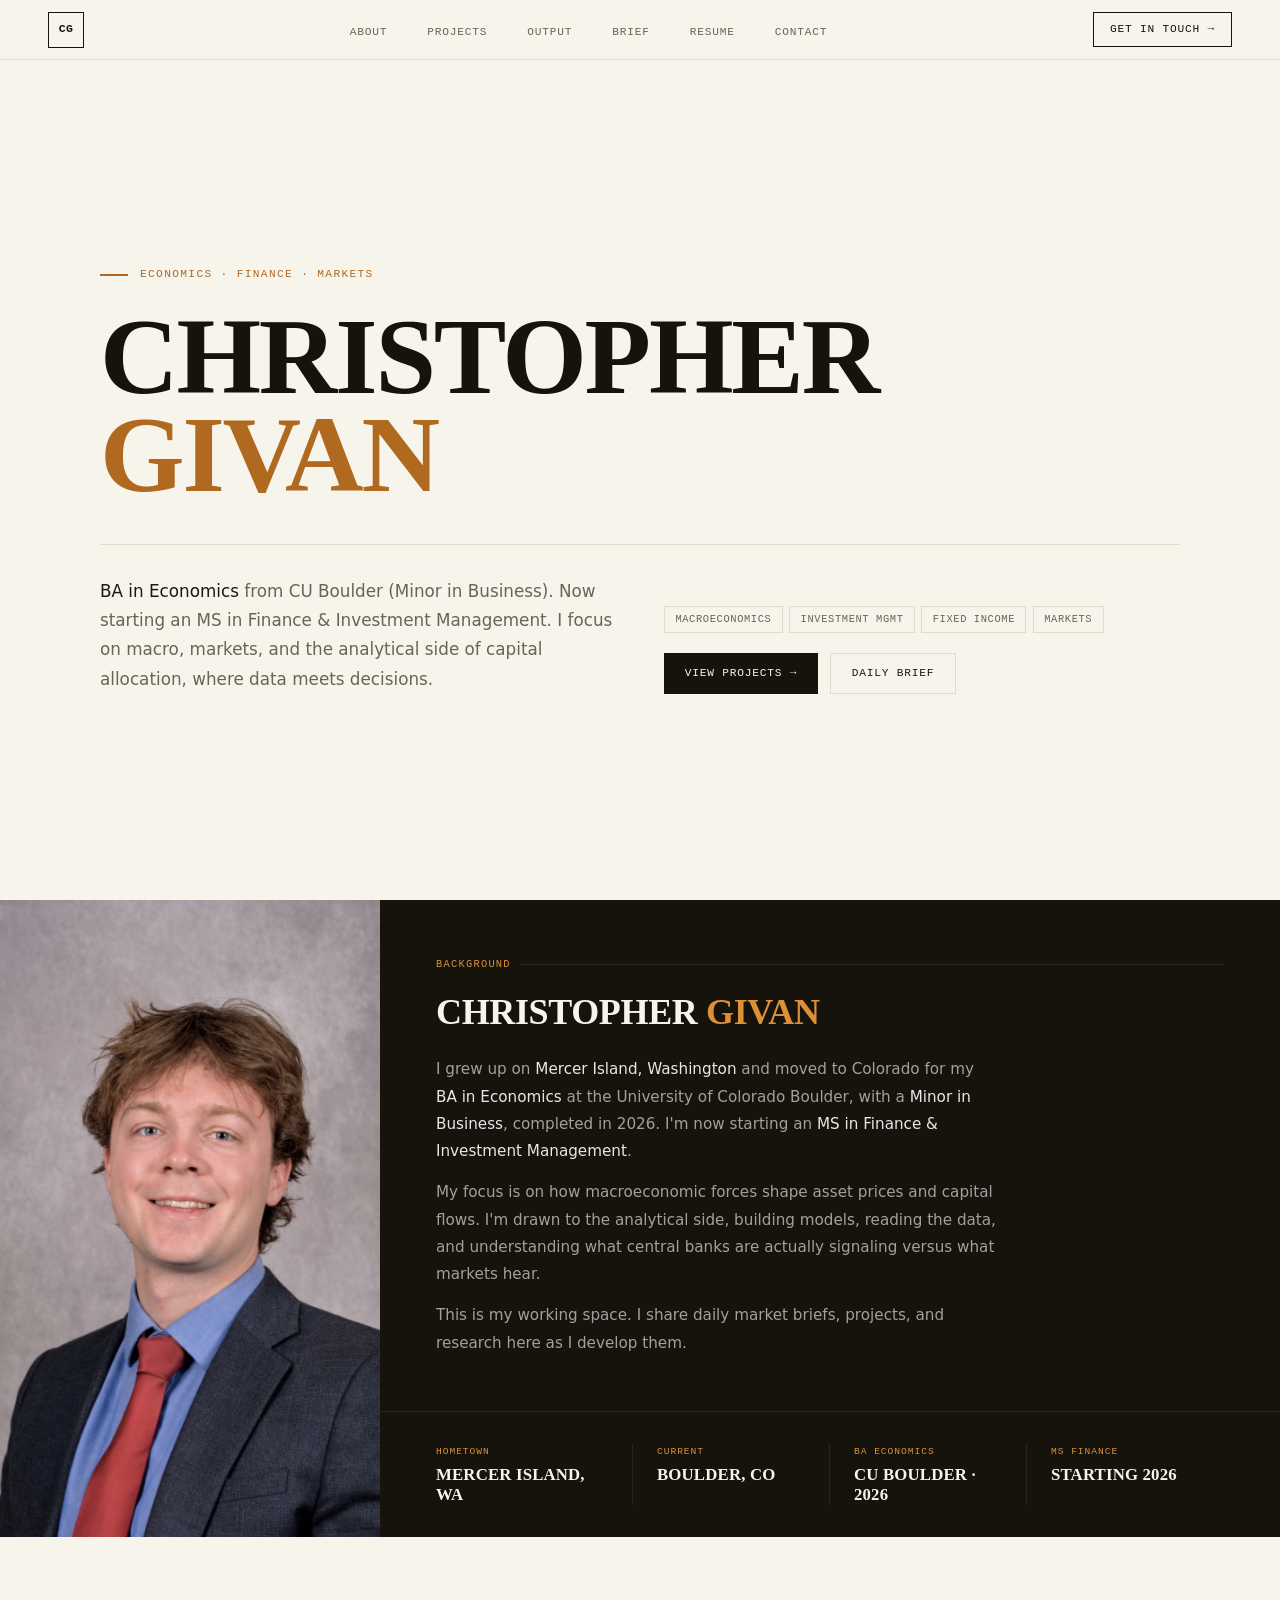
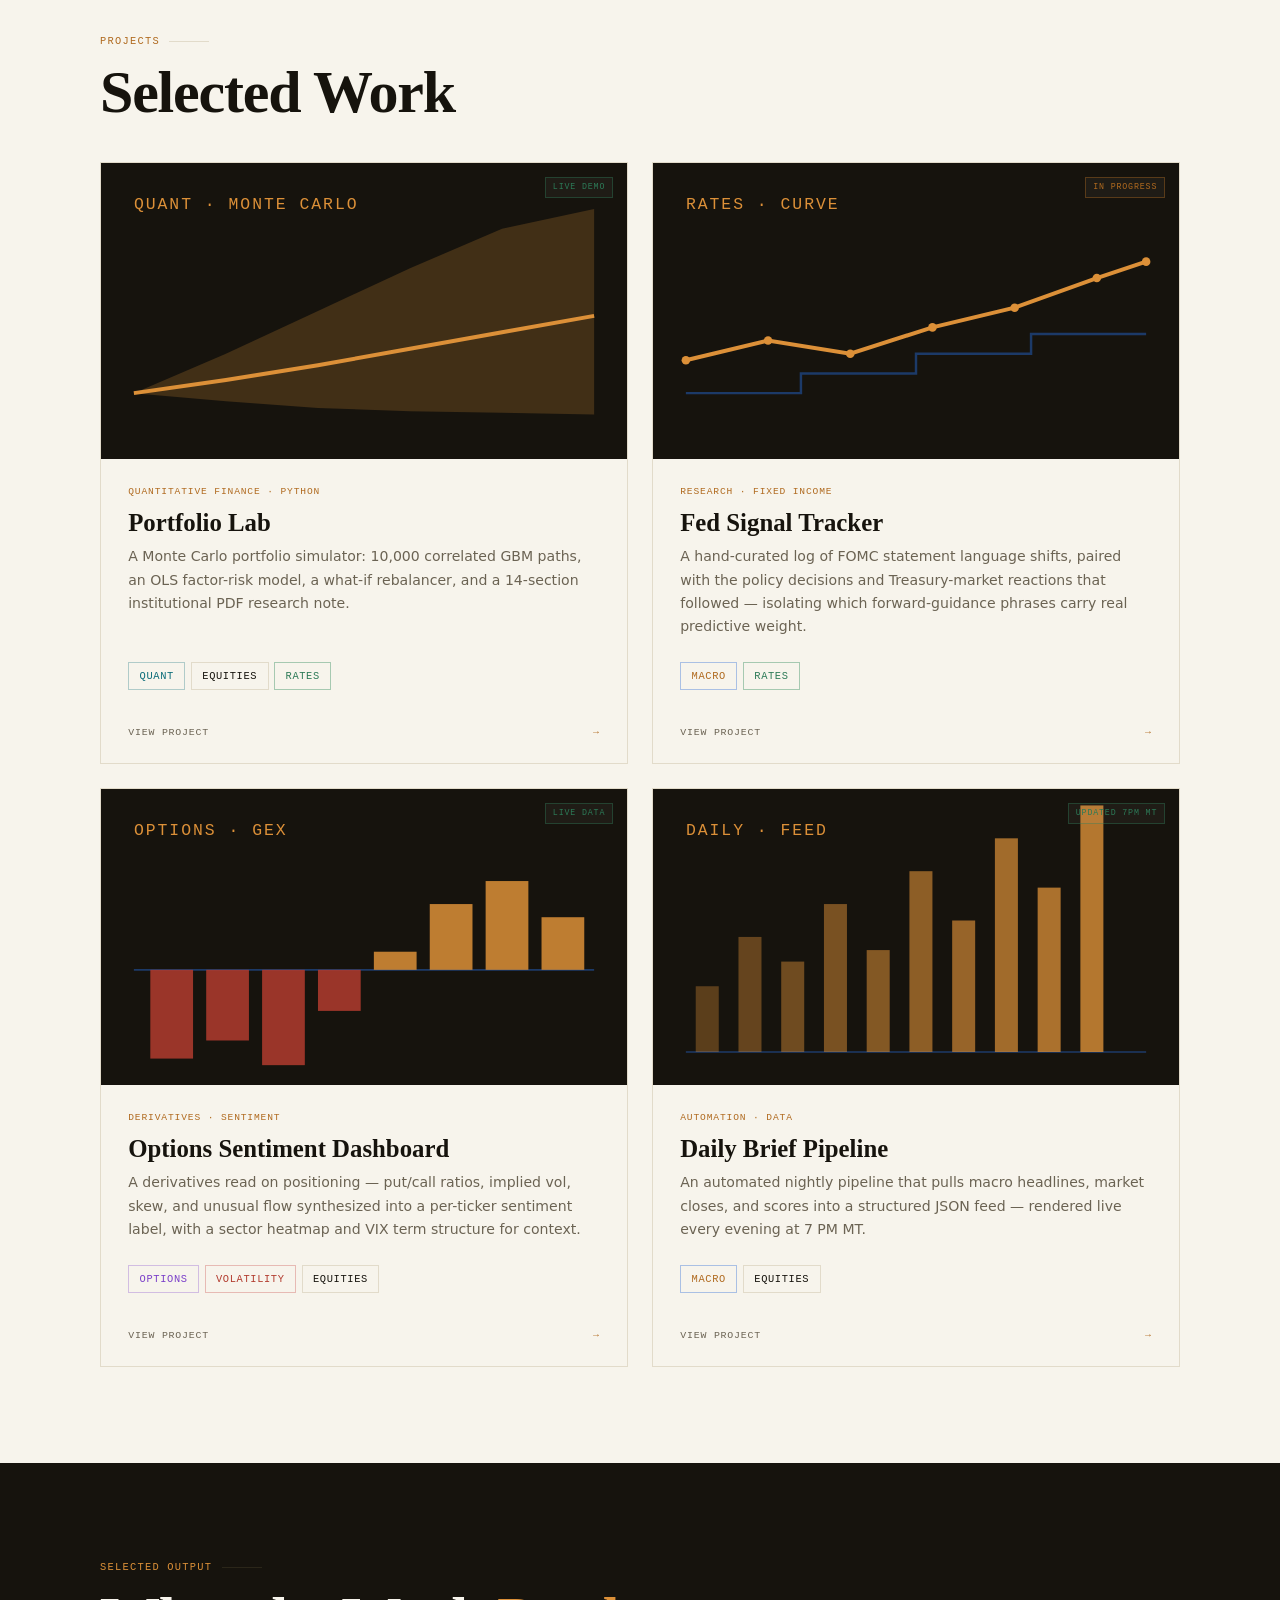
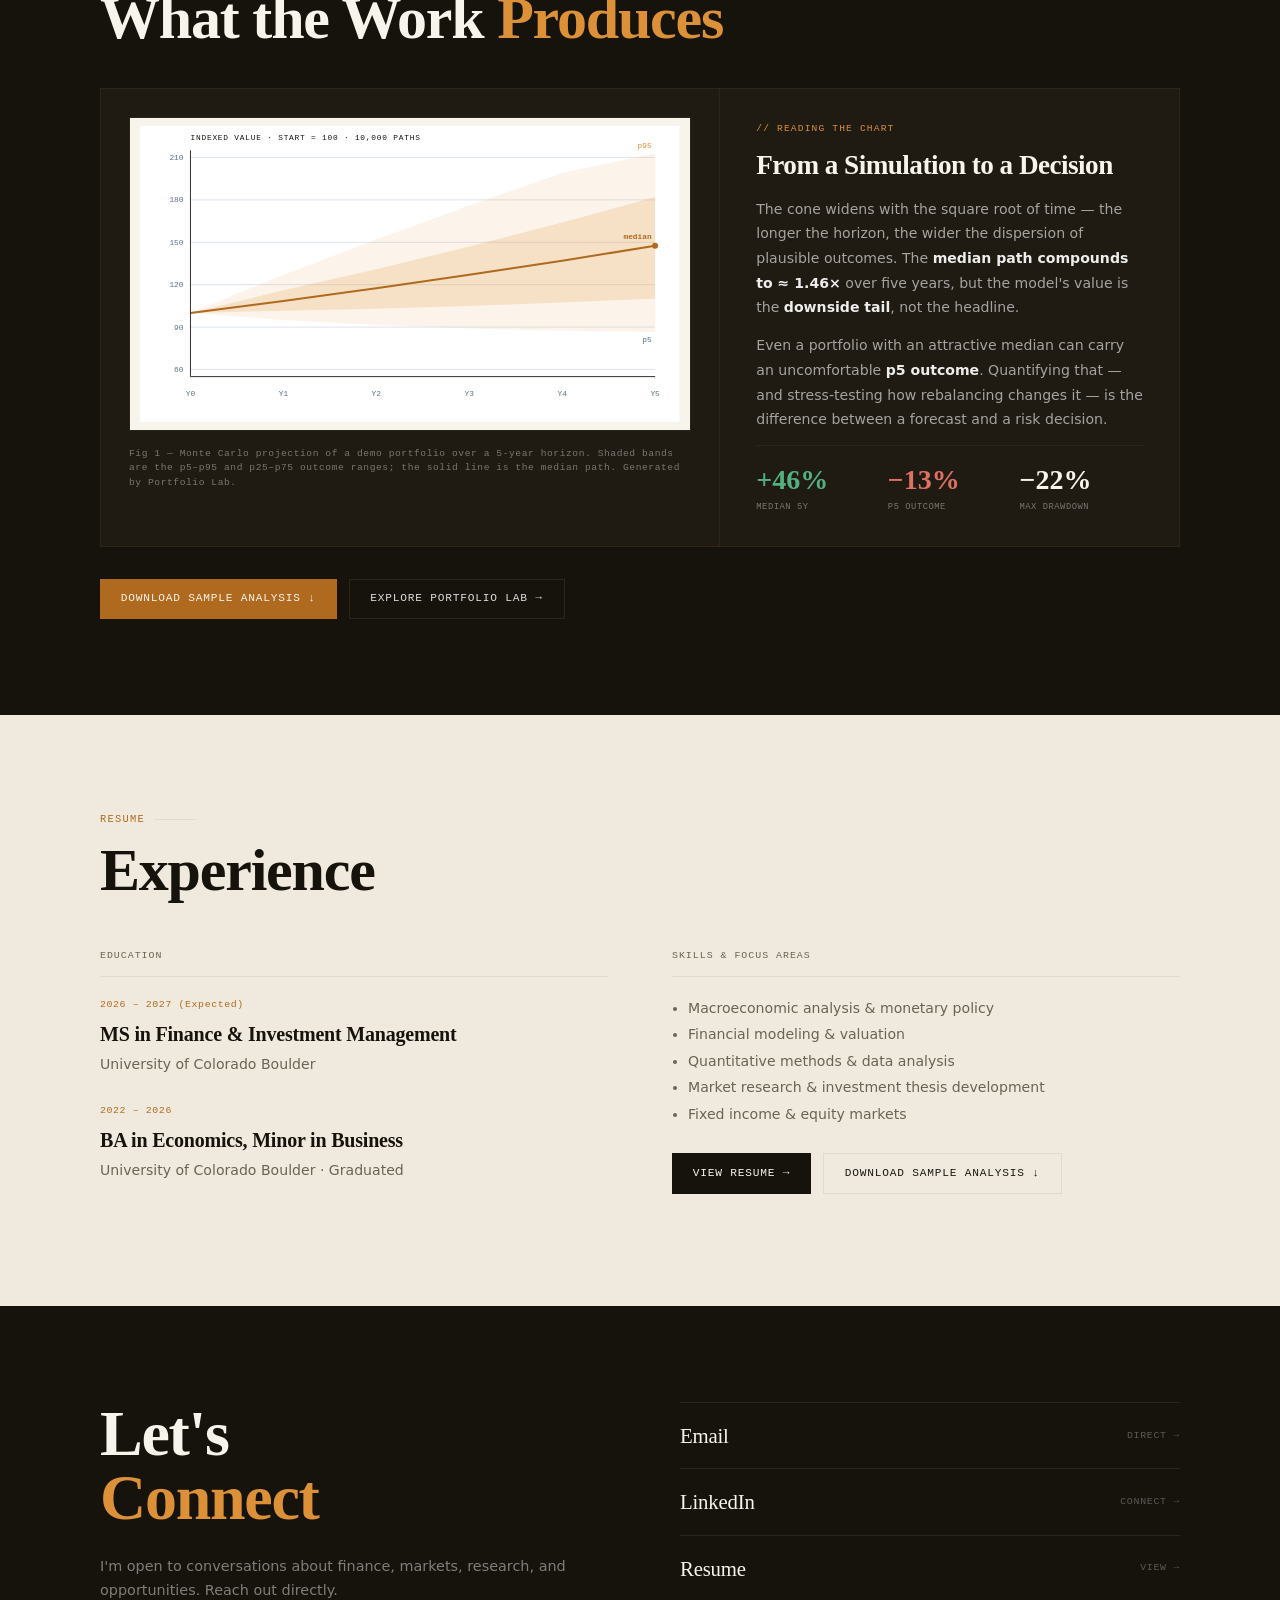
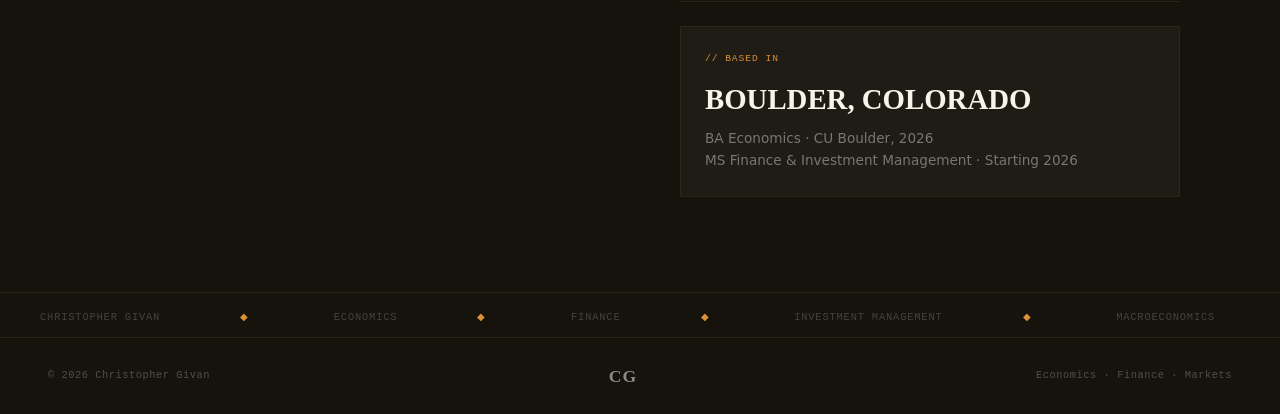
==== commit 22c55014: "Add motion layer: scroll-reveal, hero load-in, nav active snap, hover polish - New Assets/motion.js:" ====
--- a/index.html
+++ b/index.html
@@ -917,7 +917,7 @@
     .pcard:hover {
       transform: translateY(-5px);
       box-shadow: 0 18px 40px -22px rgba(14,34,64,0.45);
-      border-color: var(--navy);
+      border-color: var(--blue);
     }
     /* thumbnail (SVG mini-chart, 16:9) */
     .pcard-thumb {
@@ -1142,14 +1142,14 @@
 </nav>
 
 <!-- HERO -->
-<section id="hero">
+<section id="hero" class="page-main">
   <div class="hero-inner">
-    <div class="hero-eyebrow">Economics · Finance · Markets</div>
-    <h1 class="hero-name">
+    <div class="hero-eyebrow cg-load">Economics · Finance · Markets</div>
+    <h1 class="hero-name cg-load cg-load--2">
       CHRISTOPHER<br>
       <span class="line2">GIVAN</span>
     </h1>
-    <div class="hero-bottom">
+    <div class="hero-bottom cg-load cg-load--3">
       <p class="hero-bio">
         <strong>BA in Economics</strong> from CU Boulder (Minor in Business). Now starting an MS in Finance &amp; Investment Management.
         I focus on macro, markets, and the analytical side of capital allocation, where data meets decisions.
@@ -1182,7 +1182,7 @@
     </div>
 
     <!-- Bio -->
-    <div class="about-bio-cell">
+    <div class="about-bio-cell reveal">
       <div class="about-label section-eyebrow-light">Background</div>
       <h2>CHRISTOPHER <span>GIVAN</span></h2>
       <p class="about-text">
@@ -1201,7 +1201,7 @@
     </div>
 
     <!-- Facts row -->
-    <div class="about-facts-cell">
+    <div class="about-facts-cell reveal">
       <div class="fact-tile">
         <div class="fact-label">Hometown</div>
         <div class="fact-value">Mercer Island, WA</div>
@@ -1228,12 +1228,12 @@
      ════════════════════════════════════════════════════════════ -->
 <div class="section-white" id="projects">
   <div class="inner">
-    <div class="section-eyebrow">Projects</div>
-    <div class="section-heading" style="color:var(--navy);">Selected Work</div>
-    <div class="cards-grid">
+    <div class="section-eyebrow reveal">Projects</div>
+    <div class="section-heading reveal" style="color:var(--navy);">Selected Work</div>
+    <div class="cards-grid" data-stagger>
 
       <!-- Portfolio Lab -->
-      <a href="portfolio-lab.html" class="pcard">
+      <a href="portfolio-lab.html" class="pcard reveal">
         <div class="pcard-thumb">
           <span class="pcard-status live">Live demo</span>
           <svg viewBox="0 0 320 180" preserveAspectRatio="xMidYMid slice" style="width:100%;height:100%;display:block" aria-hidden="true">
@@ -1257,7 +1257,7 @@
       </a>
 
       <!-- Fed Signal Tracker -->
-      <a href="fed-signal.html" class="pcard">
+      <a href="fed-signal.html" class="pcard reveal">
         <div class="pcard-thumb">
           <span class="pcard-status wip">In progress</span>
           <svg viewBox="0 0 320 180" preserveAspectRatio="xMidYMid slice" style="width:100%;height:100%;display:block" aria-hidden="true">
@@ -1281,7 +1281,7 @@
       </a>
 
       <!-- Options Sentiment -->
-      <a href="options.html" class="pcard">
+      <a href="options.html" class="pcard reveal">
         <div class="pcard-thumb">
           <span class="pcard-status live">Live data</span>
           <svg viewBox="0 0 320 180" preserveAspectRatio="xMidYMid slice" style="width:100%;height:100%;display:block" aria-hidden="true">
@@ -1305,7 +1305,7 @@
       </a>
 
       <!-- Daily Brief Pipeline -->
-      <a href="brief.html" class="pcard">
+      <a href="brief.html" class="pcard reveal">
         <div class="pcard-thumb">
           <span class="pcard-status live">Updated 7PM MT</span>
           <svg viewBox="0 0 320 180" preserveAspectRatio="xMidYMid slice" style="width:100%;height:100%;display:block" aria-hidden="true">
@@ -1336,9 +1336,9 @@
      ════════════════════════════════════════════════════════════ -->
 <div class="section-navy" id="output">
   <div class="inner">
-    <div class="section-eyebrow section-eyebrow-light">Selected Output</div>
-    <div class="section-heading" style="color:var(--white);">What the Work <span style="color:var(--blue2);">Produces</span></div>
-    <div class="output-grid">
+    <div class="section-eyebrow section-eyebrow-light reveal">Selected Output</div>
+    <div class="section-heading reveal" style="color:var(--white);">What the Work <span style="color:var(--blue2);">Produces</span></div>
+    <div class="output-grid reveal">
 
       <!-- the chart -->
       <div class="output-chart">
@@ -1388,9 +1388,9 @@
 <!-- RESUME -->
 <div class="section-off" id="resume">
   <div class="inner">
-    <div class="section-eyebrow">Resume</div>
-    <div class="section-heading" style="color:var(--navy);">Experience</div>
-    <div class="resume-grid">
+    <div class="section-eyebrow reveal">Resume</div>
+    <div class="section-heading reveal" style="color:var(--navy);">Experience</div>
+    <div class="resume-grid reveal">
       <div>
         <div class="resume-col-label">Education</div>
         <div class="re-entry">
@@ -1427,7 +1427,7 @@
 <!-- CONTACT -->
 <div class="section-navy" id="contact">
   <div class="inner">
-    <div class="contact-grid">
+    <div class="contact-grid reveal">
       <div>
         <div class="contact-heading">Let's<br><span>Connect</span></div>
         <p class="contact-sub">I'm open to conversations about finance, markets, research, and opportunities. Reach out directly.</p>
@@ -1489,5 +1489,7 @@
 </footer>
 
 
+
+<script src="Assets/motion.js"></script>
 </body>
 </html>
--- a/Assets/site.css
+++ b/Assets/site.css
@@ -242,3 +242,107 @@
   .nav-links li:nth-child(n+4) { display: none; }
   .nav-cta { display: none; }
 }
+
+/* ============================================================
+   MOTION — Givan Research Design System
+   See MOTION-HANDOFF.md for the full spec.
+   ============================================================ */
+
+/* ── Missing tokens ─────────────────────────────────────────── */
+:root {
+  --ease-out:       cubic-bezier(0.16, 1, 0.3, 1);
+  --shadow-sm:      0 2px 8px -2px rgba(22,19,13,0.12);
+  --shadow-lg:      0 18px 40px -12px rgba(22,19,13,0.28);
+  --surface-sunken: rgba(22,19,13,0.06);
+}
+
+/* ── §1a  Scroll-reveal primitives ─────────────────────────── */
+.reveal {
+  opacity: 0;
+  transform: translateY(18px);
+  transition: opacity 0.66s var(--ease-out), transform 0.66s var(--ease-out);
+  will-change: opacity, transform;
+}
+.reveal.is-in      { opacity: 1; transform: none; }
+.reveal.is-instant { transition: none; }
+
+[data-stagger] > .reveal:nth-child(1)   { transition-delay: 0ms;   }
+[data-stagger] > .reveal:nth-child(2)   { transition-delay: 70ms;  }
+[data-stagger] > .reveal:nth-child(3)   { transition-delay: 140ms; }
+[data-stagger] > .reveal:nth-child(4)   { transition-delay: 210ms; }
+[data-stagger] > .reveal:nth-child(5)   { transition-delay: 280ms; }
+[data-stagger] > .reveal:nth-child(6)   { transition-delay: 350ms; }
+[data-stagger] > .reveal:nth-child(n+7) { transition-delay: 420ms; }
+.reveal.is-instant { transition-delay: 0ms !important; }
+
+@media (prefers-reduced-motion: reduce) {
+  .reveal { opacity: 1; transform: none; transition: none; }
+}
+
+/* ── §2  Hero load-in (transform only — never opacity) ─────── */
+@keyframes cg-rise {
+  from { transform: translateY(18px); }
+  to   { transform: none; }
+}
+.cg-load     { animation: cg-rise 0.6s var(--ease-out) both; }
+.cg-load--2  { animation-delay: 0.09s; }
+.cg-load--3  { animation-delay: 0.18s; }
+
+@media (prefers-reduced-motion: reduce) {
+  .cg-load { animation: none; }
+}
+
+/* ── §3  Page-load entrance ────────────────────────────────── */
+@keyframes cg-page-in {
+  from { transform: translateY(10px); opacity: 0.7; }
+  to   { transform: none; opacity: 1; }
+}
+.page-main { animation: cg-page-in 0.5s var(--ease-out) both; }
+
+@media (prefers-reduced-motion: reduce) {
+  .page-main { animation: none; }
+}
+
+/* ── §4a  Nav active link — snap, never transition ──────────── */
+.nav-links a { position: relative; }
+.nav-links a::after {
+  content: ""; position: absolute; left: 0; right: 0; bottom: -3px; height: 1.5px;
+  background: currentColor; transform: scaleX(0); transform-origin: left;
+  transition: transform 0.15s var(--ease-out);
+}
+.nav-links a:hover::after { transform: scaleX(1); }
+/* Active: snap immediately — !important overrides each page's inline <style> */
+.nav-links a.active { color: var(--blue) !important; }
+.nav-links a.active::after { transform: scaleX(1); background: var(--blue); transition: none; }
+
+/* ── §4b  Scroll-progress hairline ─────────────────────────── */
+.nav__progress {
+  position: absolute; left: 0; bottom: -1px; height: 2px; width: 0;
+  background: var(--blue); transition: width 90ms linear; pointer-events: none;
+}
+
+/* ── §6  Hover micro-interactions (pure CSS) ────────────────── */
+
+/* Project cards (.pcard on index.html) */
+.pcard {
+  transition: transform 0.18s var(--ease-out), box-shadow 0.18s var(--ease-out),
+              border-color 0.18s var(--ease-out);
+}
+.pcard:hover { transform: translateY(-4px); box-shadow: var(--shadow-lg); border-color: var(--blue); }
+
+/* Sector heatmap cells (options.html — .sector-cell) */
+.sector-cell {
+  transition: transform 0.18s var(--ease-out), filter 0.18s, box-shadow 0.18s;
+}
+.sector-cell:hover {
+  transform: translateY(-1px); filter: brightness(1.06);
+  box-shadow: var(--shadow-sm); position: relative; z-index: 1;
+}
+
+/* Brief stories (.b-story / .b-hed on brief.html) */
+.b-story { cursor: pointer; }
+.b-story:hover .b-hed { color: var(--blue2); }
+
+/* News feed items (brief.html rolling mode) */
+.news-item { transition: background 0.15s; }
+.news-item:hover { background: var(--off); }
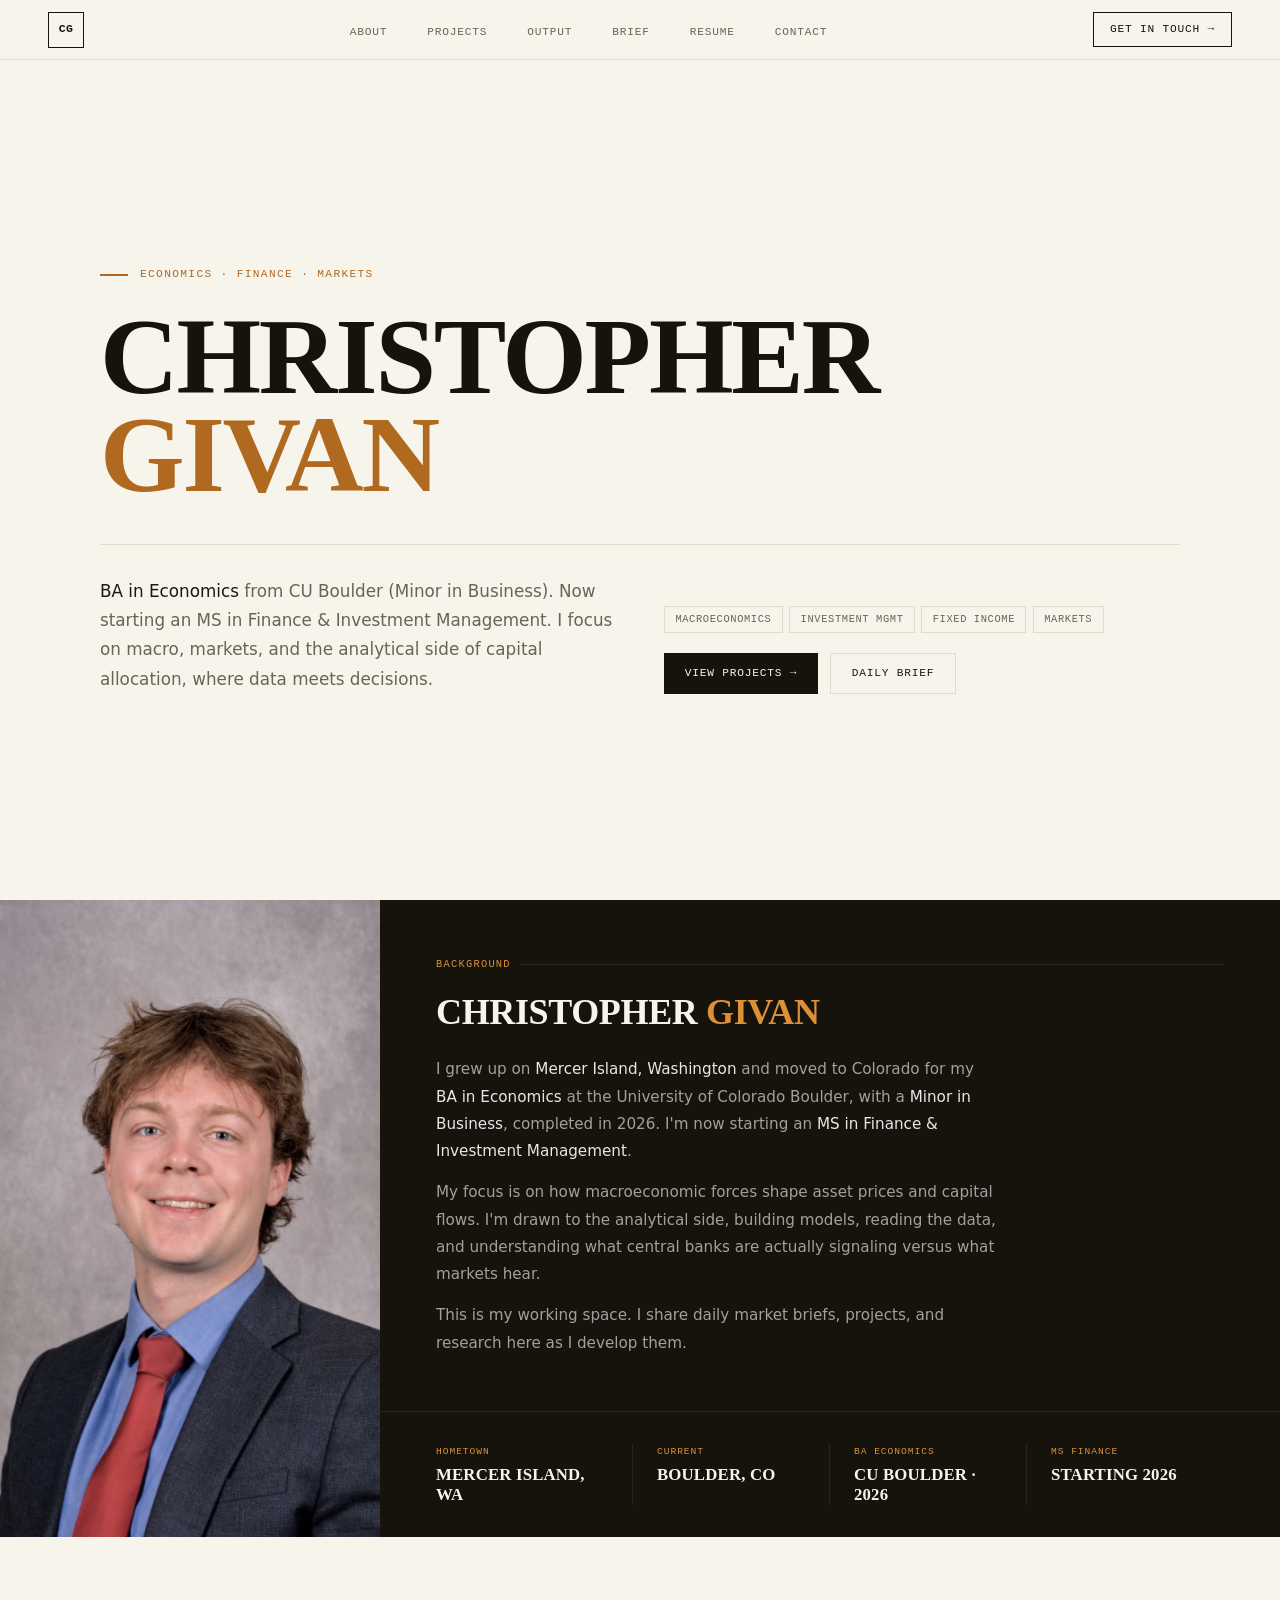
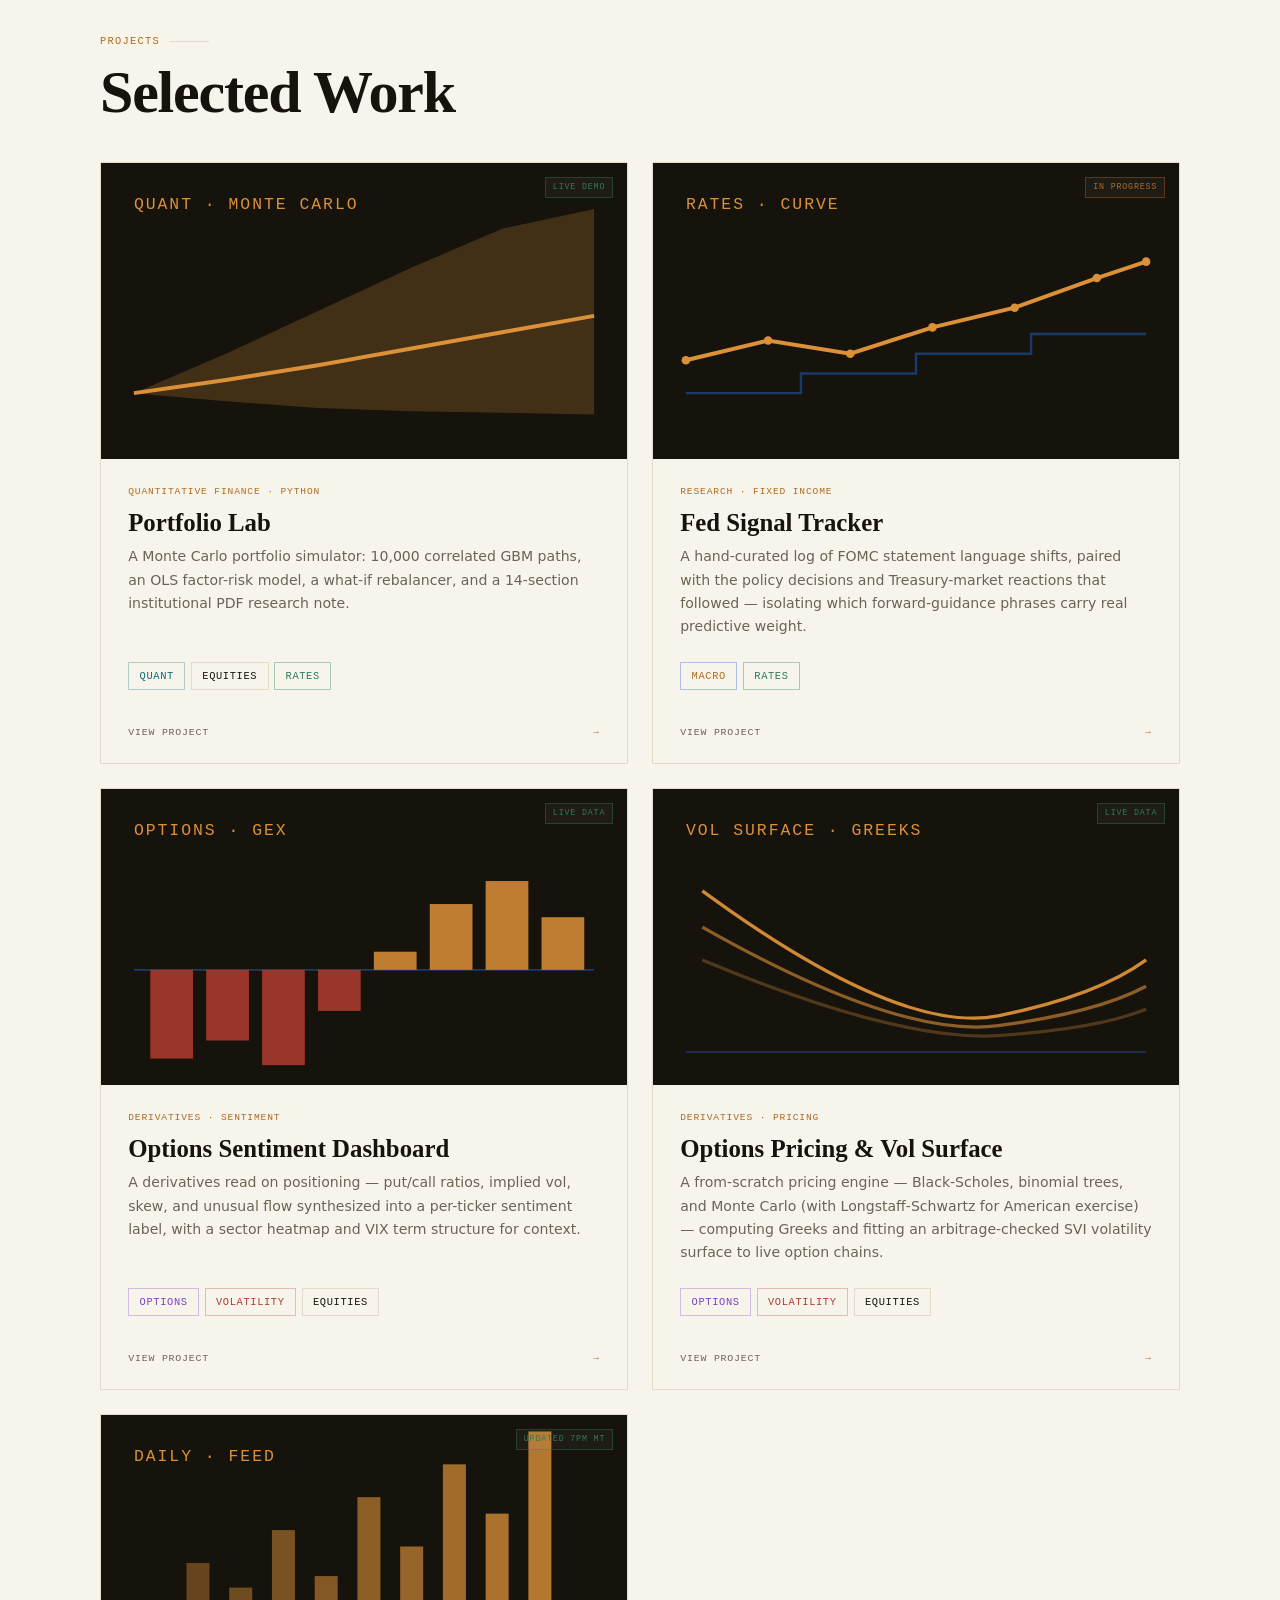
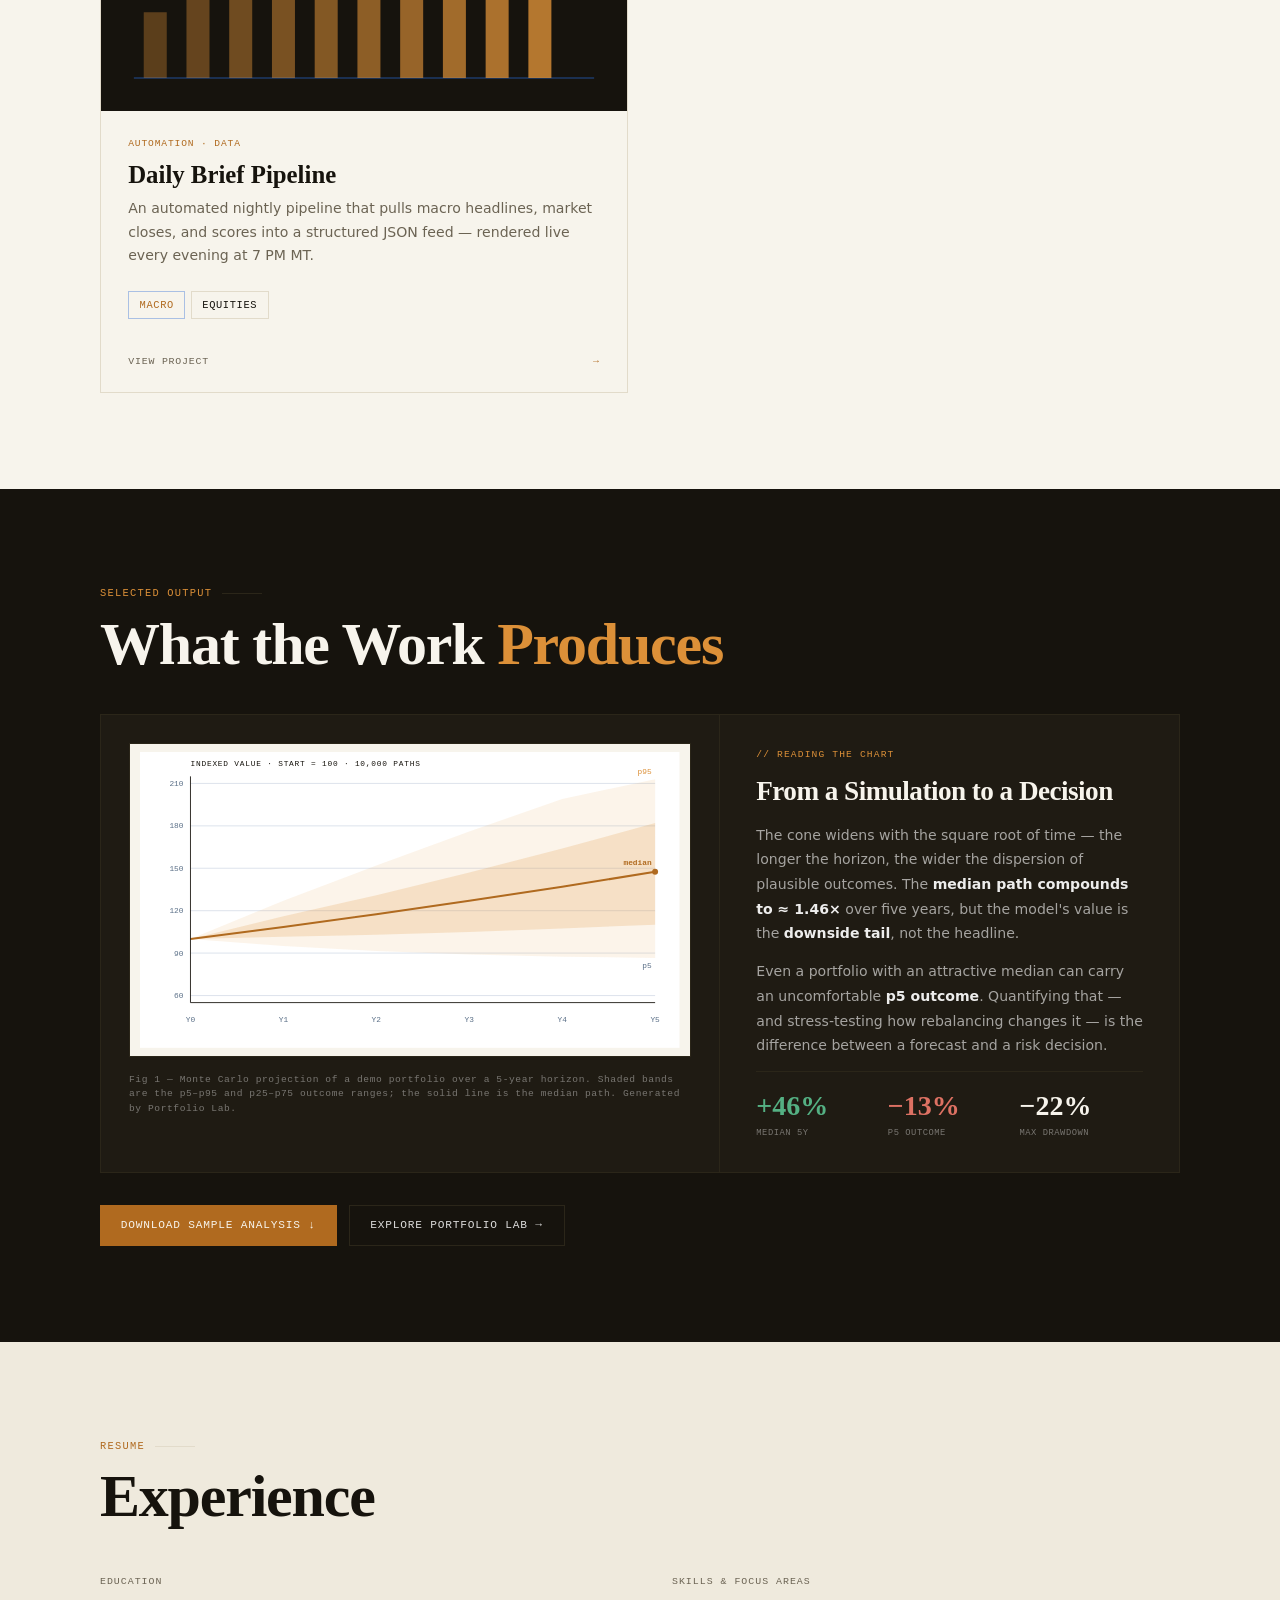
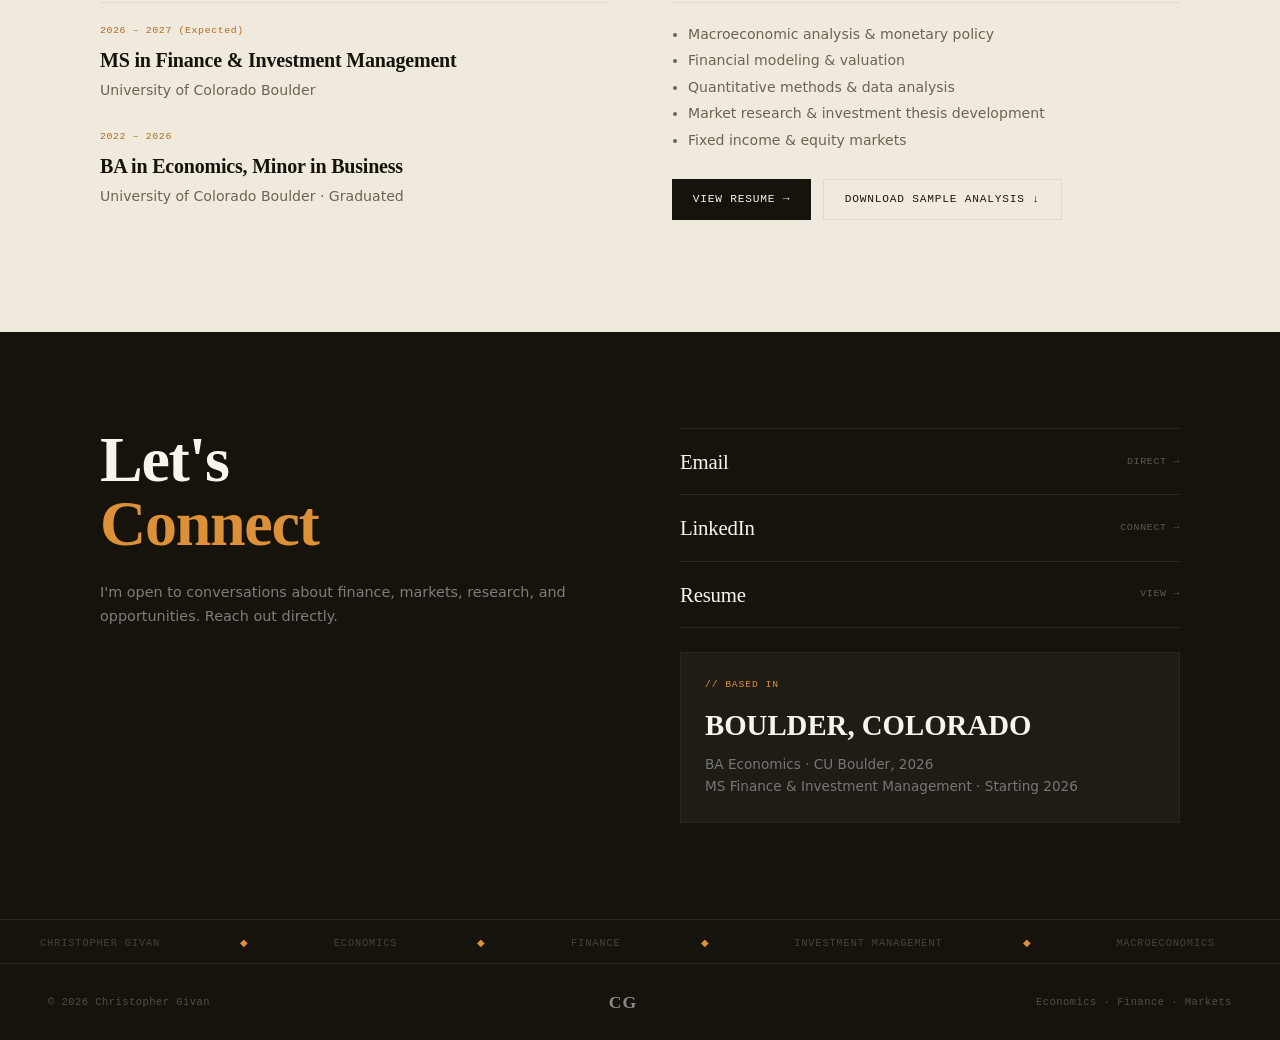
==== commit 690fa59f: "Add Options Pricing & Vol Surface page From-scratch BS/binomial/Monte Carlo engine with an SVI vol s" ====
--- a/index.html
+++ b/index.html
@@ -1295,6 +1295,32 @@
           <div class="pcard-cat">Derivatives · Sentiment</div>
           <h3>Options Sentiment Dashboard</h3>
           <p>A derivatives read on positioning — put/call ratios, implied vol, skew, and unusual flow synthesized into a per-ticker sentiment label, with a sector heatmap and VIX term structure for context.</p>
+        </div>
+        <div class="pcard-tags">
+          <span class="tag t-options">Options</span>
+          <span class="tag t-volatility">Volatility</span>
+          <span class="tag t-equities">Equities</span>
+        </div>
+        <div class="pcard-foot"><span>View project</span><span class="arrow">→</span></div>
+      </a>
+
+      <!-- Options Pricing & Vol Surface -->
+      <a href="vol-surface.html" class="pcard reveal">
+        <div class="pcard-thumb">
+          <span class="pcard-status live">Live data</span>
+          <svg viewBox="0 0 320 180" preserveAspectRatio="xMidYMid slice" style="width:100%;height:100%;display:block" aria-hidden="true">
+            <rect width="320" height="180" fill="#16130d"/>
+            <line x1="20" y1="160" x2="300" y2="160" stroke="#1c3a68" stroke-width="1"/>
+            <path d="M30 62 Q150 150 210 138 T300 104" fill="none" stroke="#dc9038" stroke-width="2" opacity="0.95"/>
+            <path d="M30 84 Q150 152 210 144 T300 120" fill="none" stroke="#dc9038" stroke-width="2" opacity="0.6"/>
+            <path d="M30 104 Q150 154 210 150 T300 134" fill="none" stroke="#dc9038" stroke-width="2" opacity="0.3"/>
+            <text x="20" y="28" font-family="'IBM Plex Mono', ui-monospace, monospace" font-size="10" letter-spacing="0.12em" fill="#dc9038">VOL SURFACE · GREEKS</text>
+          </svg>
+        </div>
+        <div class="pcard-body">
+          <div class="pcard-cat">Derivatives · Pricing</div>
+          <h3>Options Pricing &amp; Vol Surface</h3>
+          <p>A from-scratch pricing engine — Black-Scholes, binomial trees, and Monte Carlo (with Longstaff-Schwartz for American exercise) — computing Greeks and fitting an arbitrage-checked SVI volatility surface to live option chains.</p>
         </div>
         <div class="pcard-tags">
           <span class="tag t-options">Options</span>
--- a/Assets/site.css
+++ b/Assets/site.css
@@ -279,6 +279,10 @@
   .reveal { opacity: 1; transform: none; transition: none; }
 }
 
+@media print {
+  .reveal, .cg-load, .page-main { opacity: 1 !important; transform: none !important; animation: none !important; transition: none !important; }
+}
+
 /* ── §2  Hero load-in (transform only — never opacity) ─────── */
 @keyframes cg-rise {
   from { transform: translateY(18px); }
@@ -343,6 +347,22 @@
 .b-story { cursor: pointer; }
 .b-story:hover .b-hed { color: var(--blue2); }
 
-/* News feed items (brief.html rolling mode) */
+/* ── Custom crosshair cursor ────────────────────────────────── */
+/* Thin amber + with gapped center. Fallback: crosshair. */
+body {
+  cursor: url("[data-uri]") 12 12, crosshair;
+}
+/* On interactive elements: brighter amber + filled center dot */
+a, button, [role="button"], label, input, select, textarea,
+.pcard, .news-item, .b-story, .sector-cell, .nav-cta, .btn {
+  cursor: url("[data-uri]") 12 12, pointer;
+}
+@media (pointer: coarse) {
+  /* Touch devices — restore default cursor */
+  body, a, button, [role="button"], label, input, select, textarea,
+  .pcard, .news-item, .b-story, .sector-cell, .nav-cta, .btn { cursor: auto; }
+}
+
+/* News feed items (brief.html rolling mode — dark navy background) */
 .news-item { transition: background 0.15s; }
-.news-item:hover { background: var(--off); }
+.news-item:hover { background: rgba(255,255,255,0.06); }
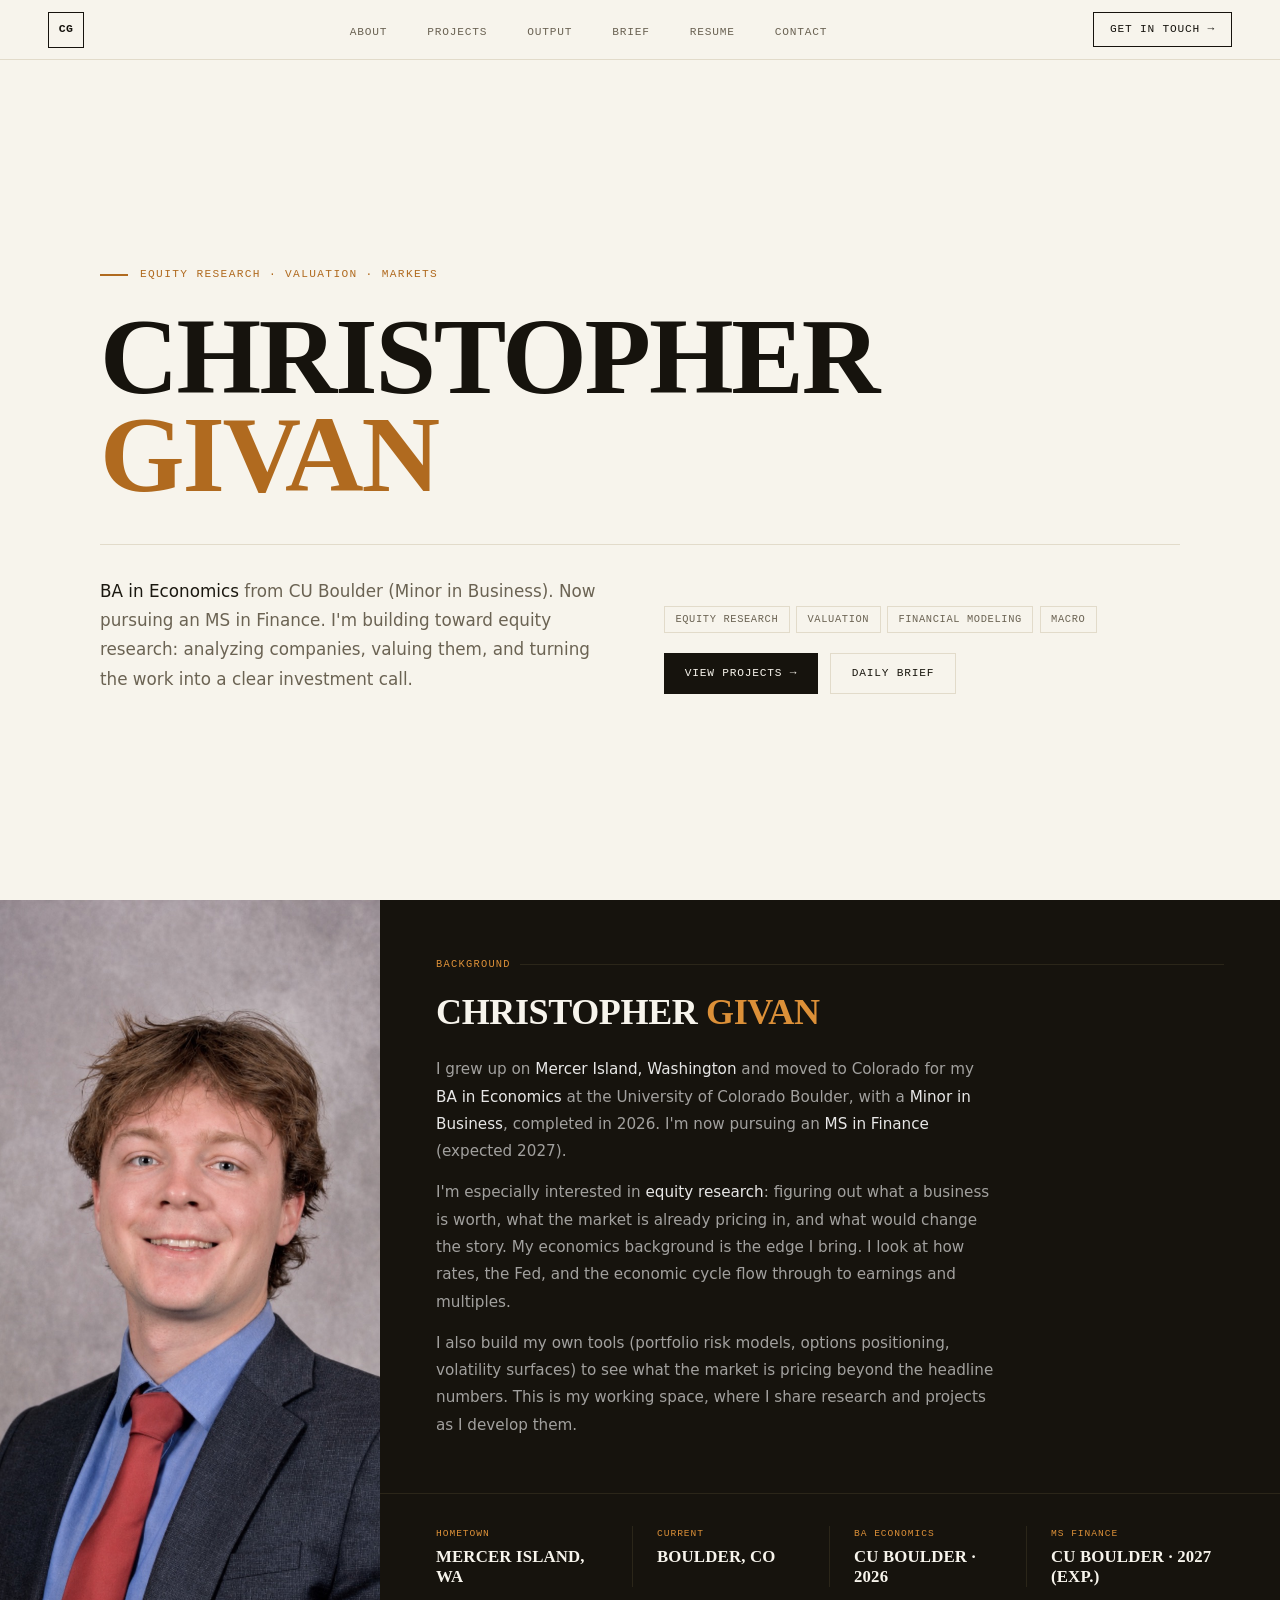
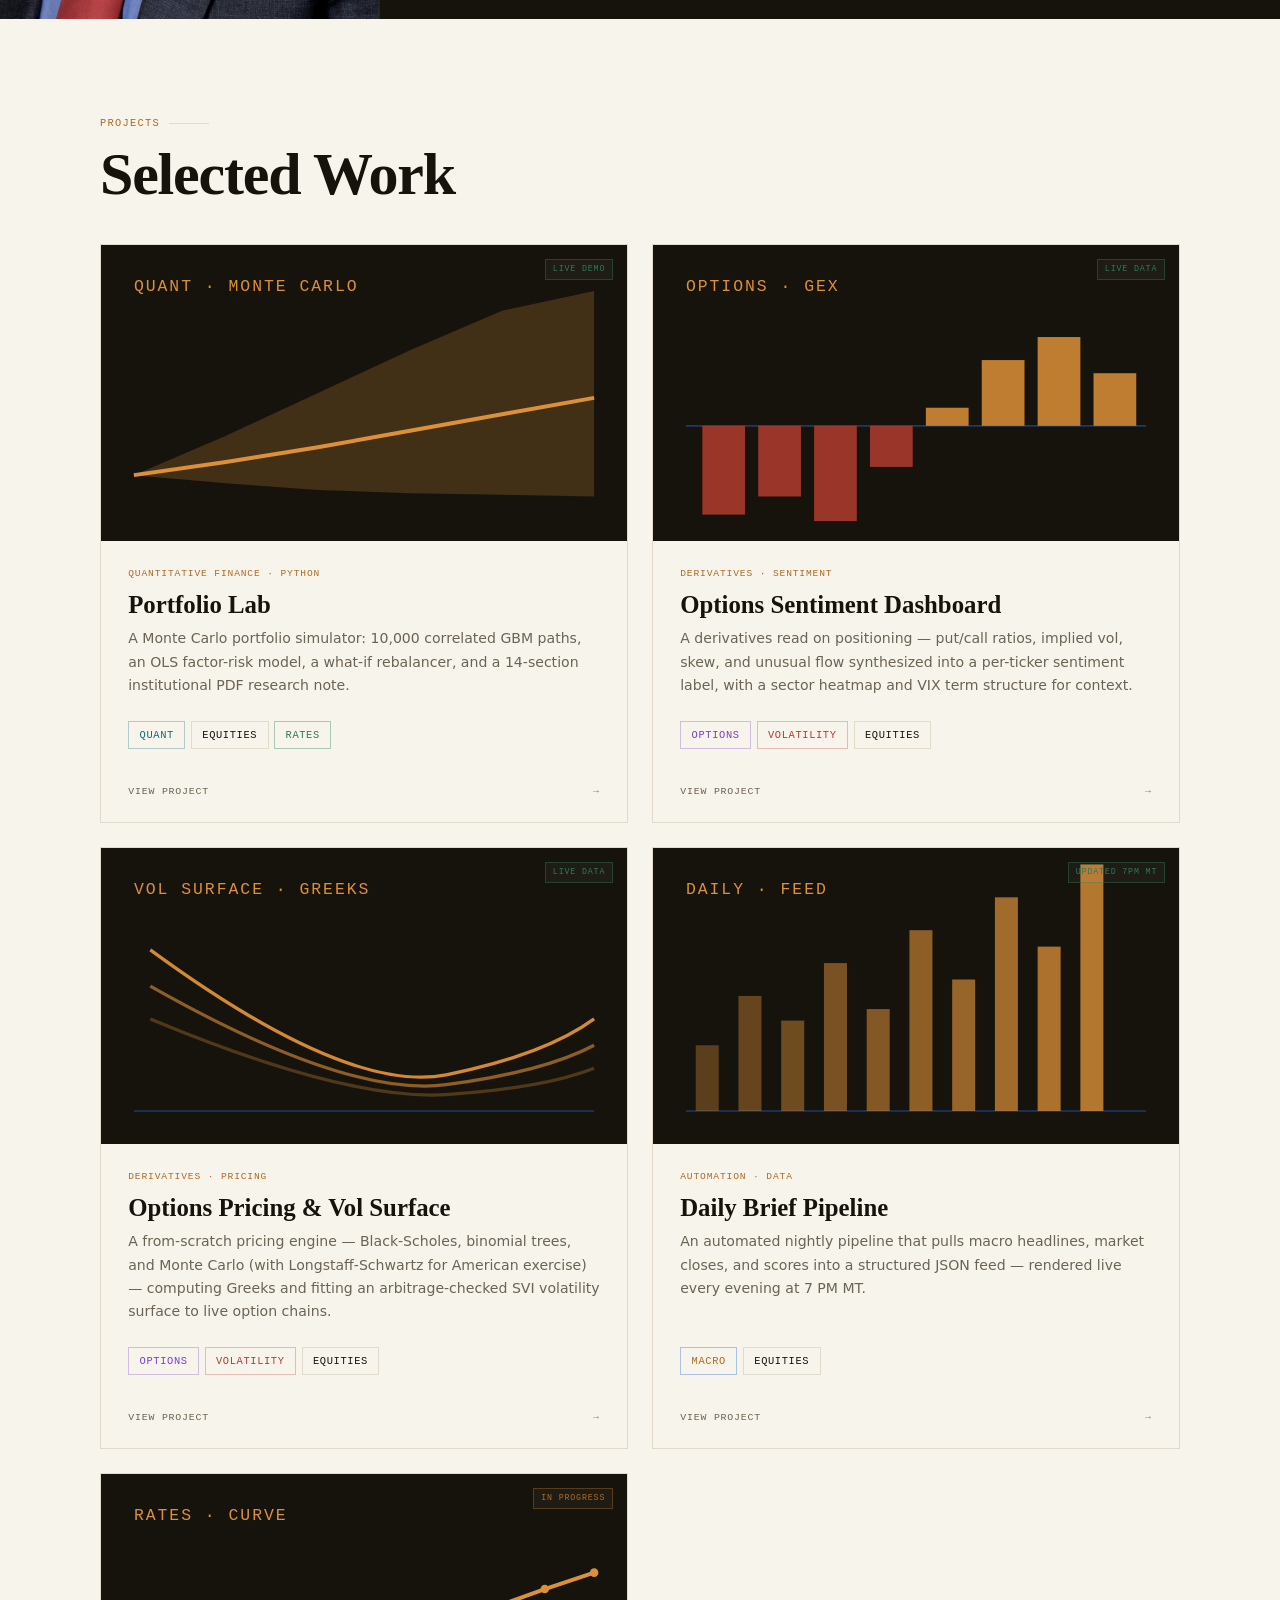
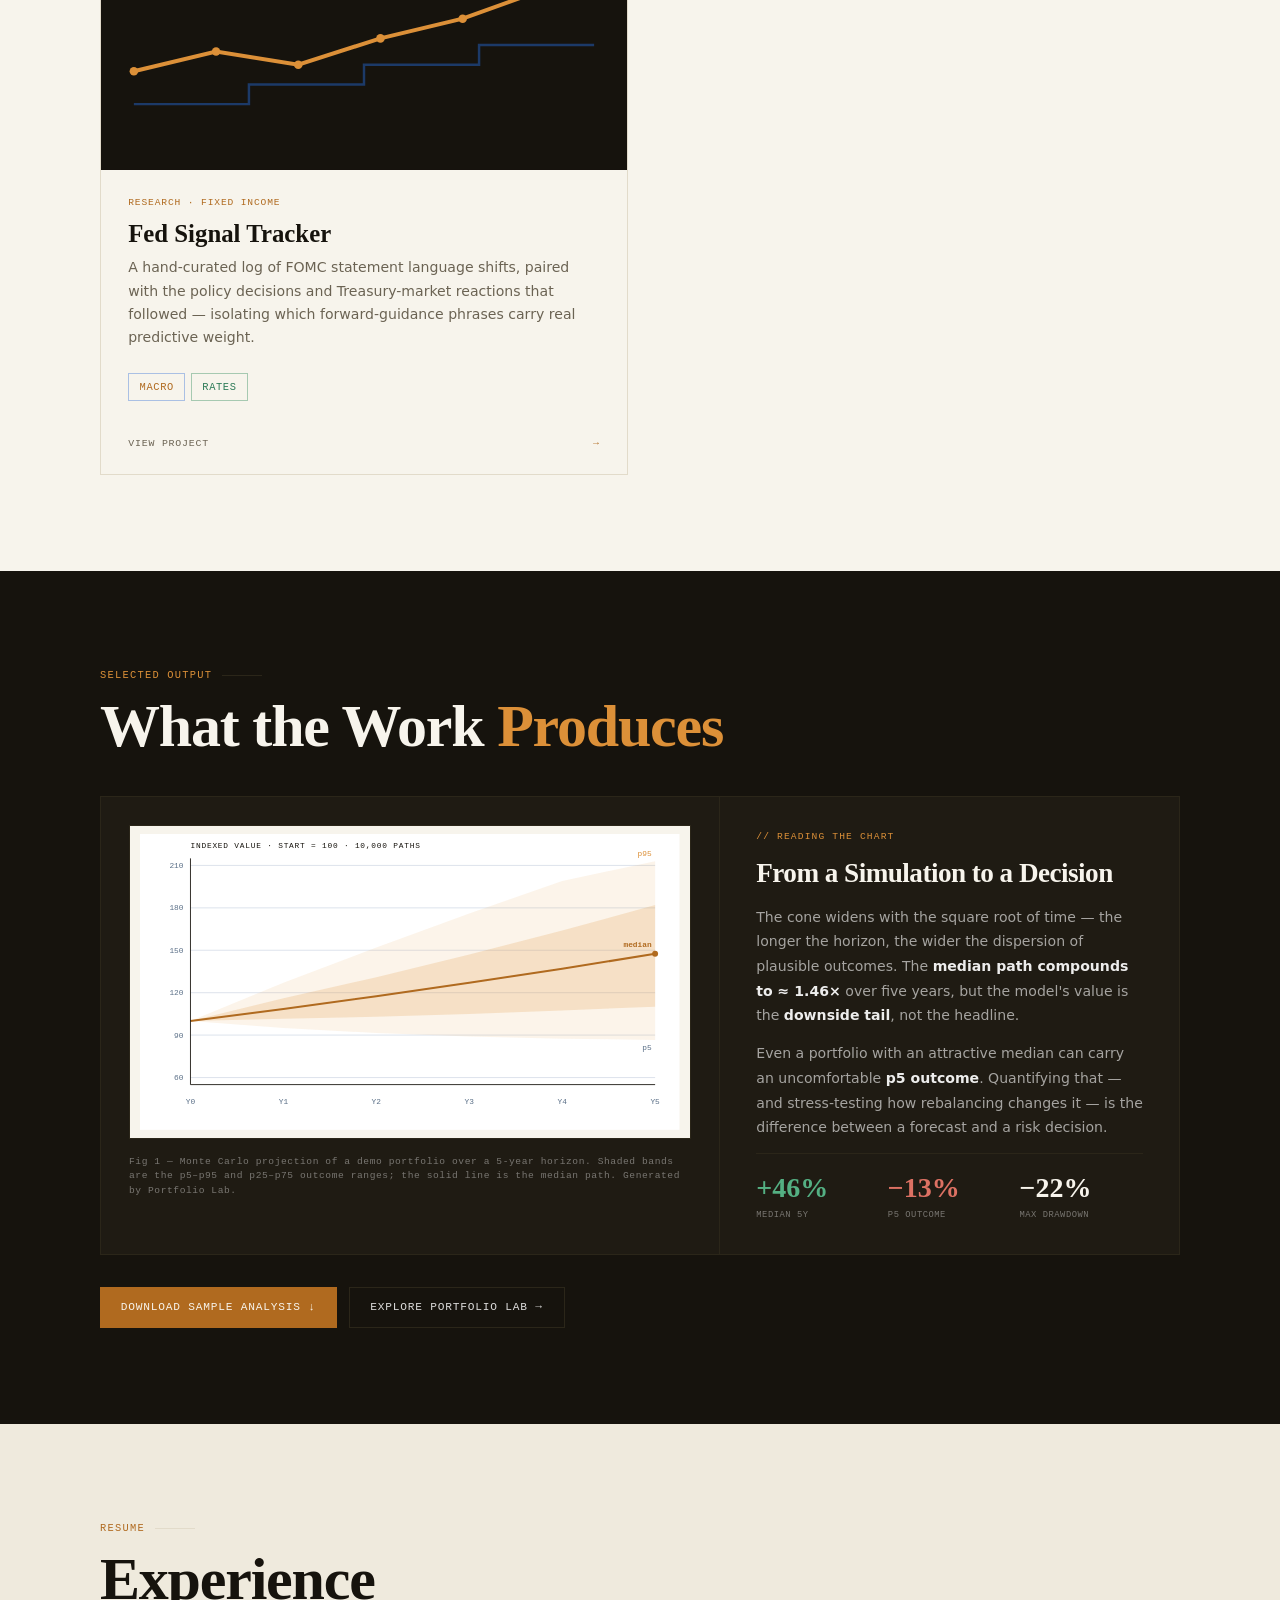
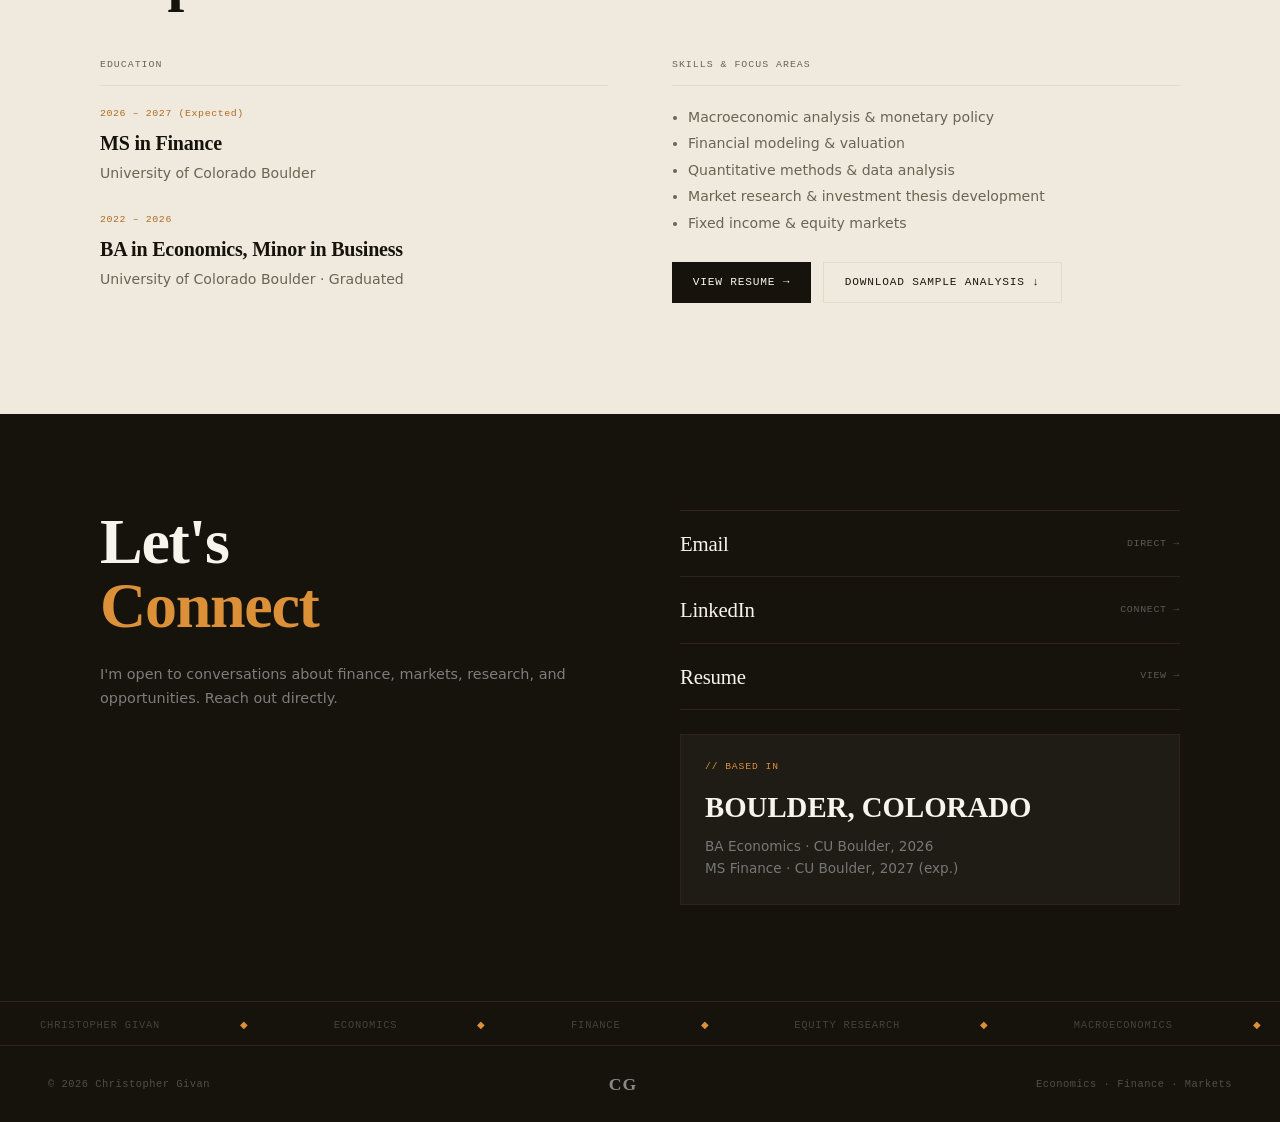
==== commit 6d91c936: "Homepage: reposition toward equity research; drop Investment Management track; reorder projects Co-A" ====
--- a/index.html
+++ b/index.html
@@ -4,23 +4,23 @@
   <meta charset="UTF-8" />
   <meta name="viewport" content="width=device-width, initial-scale=1.0" />
   <meta http-equiv="Content-Security-Policy" content="default-src 'self'; script-src 'self' 'unsafe-inline'; style-src 'self' 'unsafe-inline' https://fonts.googleapis.com; font-src https://fonts.gstatic.com; img-src 'self' data:; connect-src 'self'; frame-ancestors 'none';" />
-  <title>Christopher Givan — Economics · Finance · Markets</title>
+  <title>Christopher Givan — Equity Research · Finance · Markets</title>
 
   <!-- SEO -->
-  <meta name="description" content="Christopher Givan — BA in Economics (Minor in Business) from CU Boulder, starting an MS in Finance & Investment Management. Daily market briefs, macro research, and Fed signal tracking." />
+  <meta name="description" content="Christopher Givan — BA in Economics (Minor in Business) from CU Boulder, MS in Finance candidate. Equity research, valuation, options positioning, and daily market coverage." />
   <meta name="author" content="Christopher Givan" />
   <meta name="theme-color" content="#0e2240" />
 
   <!-- Open Graph -->
   <meta property="og:type" content="website" />
-  <meta property="og:title" content="Christopher Givan — Economics · Finance · Markets" />
-  <meta property="og:description" content="Macro research, daily market briefs, and Fed signal tracking." />
+  <meta property="og:title" content="Christopher Givan — Equity Research · Finance · Markets" />
+  <meta property="og:description" content="Equity research, valuation, options positioning, and daily market coverage." />
   <meta property="og:image" content="headshot.jpg" />
 
   <!-- Twitter -->
   <meta name="twitter:card" content="summary_large_image" />
-  <meta name="twitter:title" content="Christopher Givan — Economics · Finance · Markets" />
-  <meta name="twitter:description" content="Macro research, daily market briefs, and Fed signal tracking." />
+  <meta name="twitter:title" content="Christopher Givan — Equity Research · Finance · Markets" />
+  <meta name="twitter:description" content="Equity research, valuation, options positioning, and daily market coverage." />
   <meta name="twitter:image" content="headshot.jpg" />
 
   <!-- Favicon (inline SVG, matches CG monogram) -->
@@ -1144,22 +1144,22 @@
 <!-- HERO -->
 <section id="hero" class="page-main">
   <div class="hero-inner">
-    <div class="hero-eyebrow cg-load">Economics · Finance · Markets</div>
+    <div class="hero-eyebrow cg-load">Equity Research · Valuation · Markets</div>
     <h1 class="hero-name cg-load cg-load--2">
       CHRISTOPHER<br>
       <span class="line2">GIVAN</span>
     </h1>
     <div class="hero-bottom cg-load cg-load--3">
       <p class="hero-bio">
-        <strong>BA in Economics</strong> from CU Boulder (Minor in Business). Now starting an MS in Finance &amp; Investment Management.
-        I focus on macro, markets, and the analytical side of capital allocation, where data meets decisions.
+        <strong>BA in Economics</strong> from CU Boulder (Minor in Business). Now pursuing an MS in Finance.
+        I'm building toward equity research: analyzing companies, valuing them, and turning the work into a clear investment call.
       </p>
       <div class="hero-right-block">
         <div class="hero-tags">
-          <span class="tag">Macroeconomics</span>
-          <span class="tag">Investment Mgmt</span>
-          <span class="tag">Fixed Income</span>
-          <span class="tag">Markets</span>
+          <span class="tag">Equity Research</span>
+          <span class="tag">Valuation</span>
+          <span class="tag">Financial Modeling</span>
+          <span class="tag">Macro</span>
         </div>
         <div class="hero-btns">
           <a href="#projects" class="btn btn-navy">View Projects →</a>
@@ -1188,15 +1188,16 @@
       <p class="about-text">
         I grew up on <strong>Mercer Island, Washington</strong> and moved to Colorado for my
         <strong>BA in Economics</strong> at the University of Colorado Boulder, with a <strong>Minor in Business</strong>, completed in 2026.
-        I'm now starting an <strong>MS in Finance &amp; Investment Management</strong>.
+        I'm now pursuing an <strong>MS in Finance</strong> (expected 2027).
       </p>
       <p class="about-text">
-        My focus is on how macroeconomic forces shape asset prices and capital flows.
-        I'm drawn to the analytical side, building models, reading the data, and understanding
-        what central banks are actually signaling versus what markets hear.
+        I'm especially interested in <strong>equity research</strong>: figuring out what a business is worth, what the
+        market is already pricing in, and what would change the story. My economics background is the edge
+        I bring. I look at how rates, the Fed, and the economic cycle flow through to earnings and multiples.
       </p>
       <p class="about-text">
-        This is my working space. I share daily market briefs, projects, and research here as I develop them.
+        I also build my own tools (portfolio risk models, options positioning, volatility surfaces) to see what the
+        market is pricing beyond the headline numbers. This is my working space, where I share research and projects as I develop them.
       </p>
     </div>
 
@@ -1216,7 +1217,7 @@
       </div>
       <div class="fact-tile">
         <div class="fact-label">MS Finance</div>
-        <div class="fact-value">Starting 2026</div>
+        <div class="fact-value">CU Boulder · 2027 (exp.)</div>
       </div>
     </div>
 
@@ -1251,30 +1252,6 @@
         <div class="pcard-tags">
           <span class="tag t-quant">Quant</span>
           <span class="tag t-equities">Equities</span>
-          <span class="tag t-rates">Rates</span>
-        </div>
-        <div class="pcard-foot"><span>View project</span><span class="arrow">→</span></div>
-      </a>
-
-      <!-- Fed Signal Tracker -->
-      <a href="fed-signal.html" class="pcard reveal">
-        <div class="pcard-thumb">
-          <span class="pcard-status wip">In progress</span>
-          <svg viewBox="0 0 320 180" preserveAspectRatio="xMidYMid slice" style="width:100%;height:100%;display:block" aria-hidden="true">
-            <rect width="320" height="180" fill="#16130d"/>
-            <path d="M 20 140 L 90 140 L 90 128 L 160 128 L 160 116 L 230 116 L 230 104 L 300 104" fill="none" stroke="#1c3a68" stroke-width="1.5"/>
-            <path d="M 20 120 L 70 108 L 120 116 L 170 100 L 220 88 L 270 70 L 300 60" fill="none" stroke="#dc9038" stroke-width="2.4"/>
-            <circle cx="20" cy="120" r="2.6" fill="#dc9038"/><circle cx="70" cy="108" r="2.6" fill="#dc9038"/><circle cx="120" cy="116" r="2.6" fill="#dc9038"/><circle cx="170" cy="100" r="2.6" fill="#dc9038"/><circle cx="220" cy="88" r="2.6" fill="#dc9038"/><circle cx="270" cy="70" r="2.6" fill="#dc9038"/><circle cx="300" cy="60" r="2.6" fill="#dc9038"/>
-            <text x="20" y="28" font-family="'IBM Plex Mono', ui-monospace, monospace" font-size="10" letter-spacing="0.12em" fill="#dc9038">RATES · CURVE</text>
-          </svg>
-        </div>
-        <div class="pcard-body">
-          <div class="pcard-cat">Research · Fixed Income</div>
-          <h3>Fed Signal Tracker</h3>
-          <p>A hand-curated log of FOMC statement language shifts, paired with the policy decisions and Treasury-market reactions that followed — isolating which forward-guidance phrases carry real predictive weight.</p>
-        </div>
-        <div class="pcard-tags">
-          <span class="tag t-macro">Macro</span>
           <span class="tag t-rates">Rates</span>
         </div>
         <div class="pcard-foot"><span>View project</span><span class="arrow">→</span></div>
@@ -1349,6 +1326,30 @@
         <div class="pcard-tags">
           <span class="tag t-macro">Macro</span>
           <span class="tag t-equities">Equities</span>
+        </div>
+        <div class="pcard-foot"><span>View project</span><span class="arrow">→</span></div>
+      </a>
+
+      <!-- Fed Signal Tracker -->
+      <a href="fed-signal.html" class="pcard reveal">
+        <div class="pcard-thumb">
+          <span class="pcard-status wip">In progress</span>
+          <svg viewBox="0 0 320 180" preserveAspectRatio="xMidYMid slice" style="width:100%;height:100%;display:block" aria-hidden="true">
+            <rect width="320" height="180" fill="#16130d"/>
+            <path d="M 20 140 L 90 140 L 90 128 L 160 128 L 160 116 L 230 116 L 230 104 L 300 104" fill="none" stroke="#1c3a68" stroke-width="1.5"/>
+            <path d="M 20 120 L 70 108 L 120 116 L 170 100 L 220 88 L 270 70 L 300 60" fill="none" stroke="#dc9038" stroke-width="2.4"/>
+            <circle cx="20" cy="120" r="2.6" fill="#dc9038"/><circle cx="70" cy="108" r="2.6" fill="#dc9038"/><circle cx="120" cy="116" r="2.6" fill="#dc9038"/><circle cx="170" cy="100" r="2.6" fill="#dc9038"/><circle cx="220" cy="88" r="2.6" fill="#dc9038"/><circle cx="270" cy="70" r="2.6" fill="#dc9038"/><circle cx="300" cy="60" r="2.6" fill="#dc9038"/>
+            <text x="20" y="28" font-family="'IBM Plex Mono', ui-monospace, monospace" font-size="10" letter-spacing="0.12em" fill="#dc9038">RATES · CURVE</text>
+          </svg>
+        </div>
+        <div class="pcard-body">
+          <div class="pcard-cat">Research · Fixed Income</div>
+          <h3>Fed Signal Tracker</h3>
+          <p>A hand-curated log of FOMC statement language shifts, paired with the policy decisions and Treasury-market reactions that followed — isolating which forward-guidance phrases carry real predictive weight.</p>
+        </div>
+        <div class="pcard-tags">
+          <span class="tag t-macro">Macro</span>
+          <span class="tag t-rates">Rates</span>
         </div>
         <div class="pcard-foot"><span>View project</span><span class="arrow">→</span></div>
       </a>
@@ -1421,7 +1422,7 @@
         <div class="resume-col-label">Education</div>
         <div class="re-entry">
           <div class="re-date">2026 – 2027 (Expected)</div>
-          <h3>MS in Finance &amp; Investment Management</h3>
+          <h3>MS in Finance</h3>
           <div class="re-org">University of Colorado Boulder</div>
         </div>
         <div class="re-entry">
@@ -1442,7 +1443,7 @@
           </ul>
         </div>
         <div class="hero-btns" style="margin-top:1.5rem;">
-          <a href="./resume.pdf?v=3" target="_blank" rel="noopener" class="btn btn-navy">View Resume →</a>
+          <a href="./resume.pdf?v=5" target="_blank" rel="noopener" class="btn btn-navy">View Resume →</a>
           <a href="Assets/sample-analysis.pdf" target="_blank" rel="noopener" class="btn btn-outline">Download Sample Analysis ↓</a>
         </div>
       </div>
@@ -1468,7 +1469,7 @@
             <span class="cl-name">LinkedIn</span>
             <span class="cl-action">Connect →</span>
           </a>
-          <a href="./resume.pdf?v=3" target="_blank" class="contact-link">
+          <a href="./resume.pdf?v=5" target="_blank" class="contact-link">
             <span class="cl-name">Resume</span>
             <span class="cl-action">View →</span>
           </a>
@@ -1478,7 +1479,7 @@
           <div class="info-card-city">Boulder, Colorado</div>
           <div class="info-card-detail">
             BA Economics · CU Boulder, 2026<br>
-            MS Finance &amp; Investment Management · Starting 2026
+            MS Finance · CU Boulder, 2027 (exp.)
           </div>
         </div>
       </div>
@@ -1492,7 +1493,7 @@
     <span>Christopher Givan</span><span class="accent">◆</span>
     <span>Economics</span><span class="accent">◆</span>
     <span>Finance</span><span class="accent">◆</span>
-    <span>Investment Management</span><span class="accent">◆</span>
+    <span>Equity Research</span><span class="accent">◆</span>
     <span>Macroeconomics</span><span class="accent">◆</span>
     <span>Capital Markets</span><span class="accent">◆</span>
     <span>CU Boulder</span><span class="accent">◆</span>
@@ -1500,7 +1501,7 @@
     <span>Christopher Givan</span><span class="accent">◆</span>
     <span>Economics</span><span class="accent">◆</span>
     <span>Finance</span><span class="accent">◆</span>
-    <span>Investment Management</span><span class="accent">◆</span>
+    <span>Equity Research</span><span class="accent">◆</span>
     <span>Macroeconomics</span><span class="accent">◆</span>
     <span>Capital Markets</span><span class="accent">◆</span>
     <span>CU Boulder</span><span class="accent">◆</span>
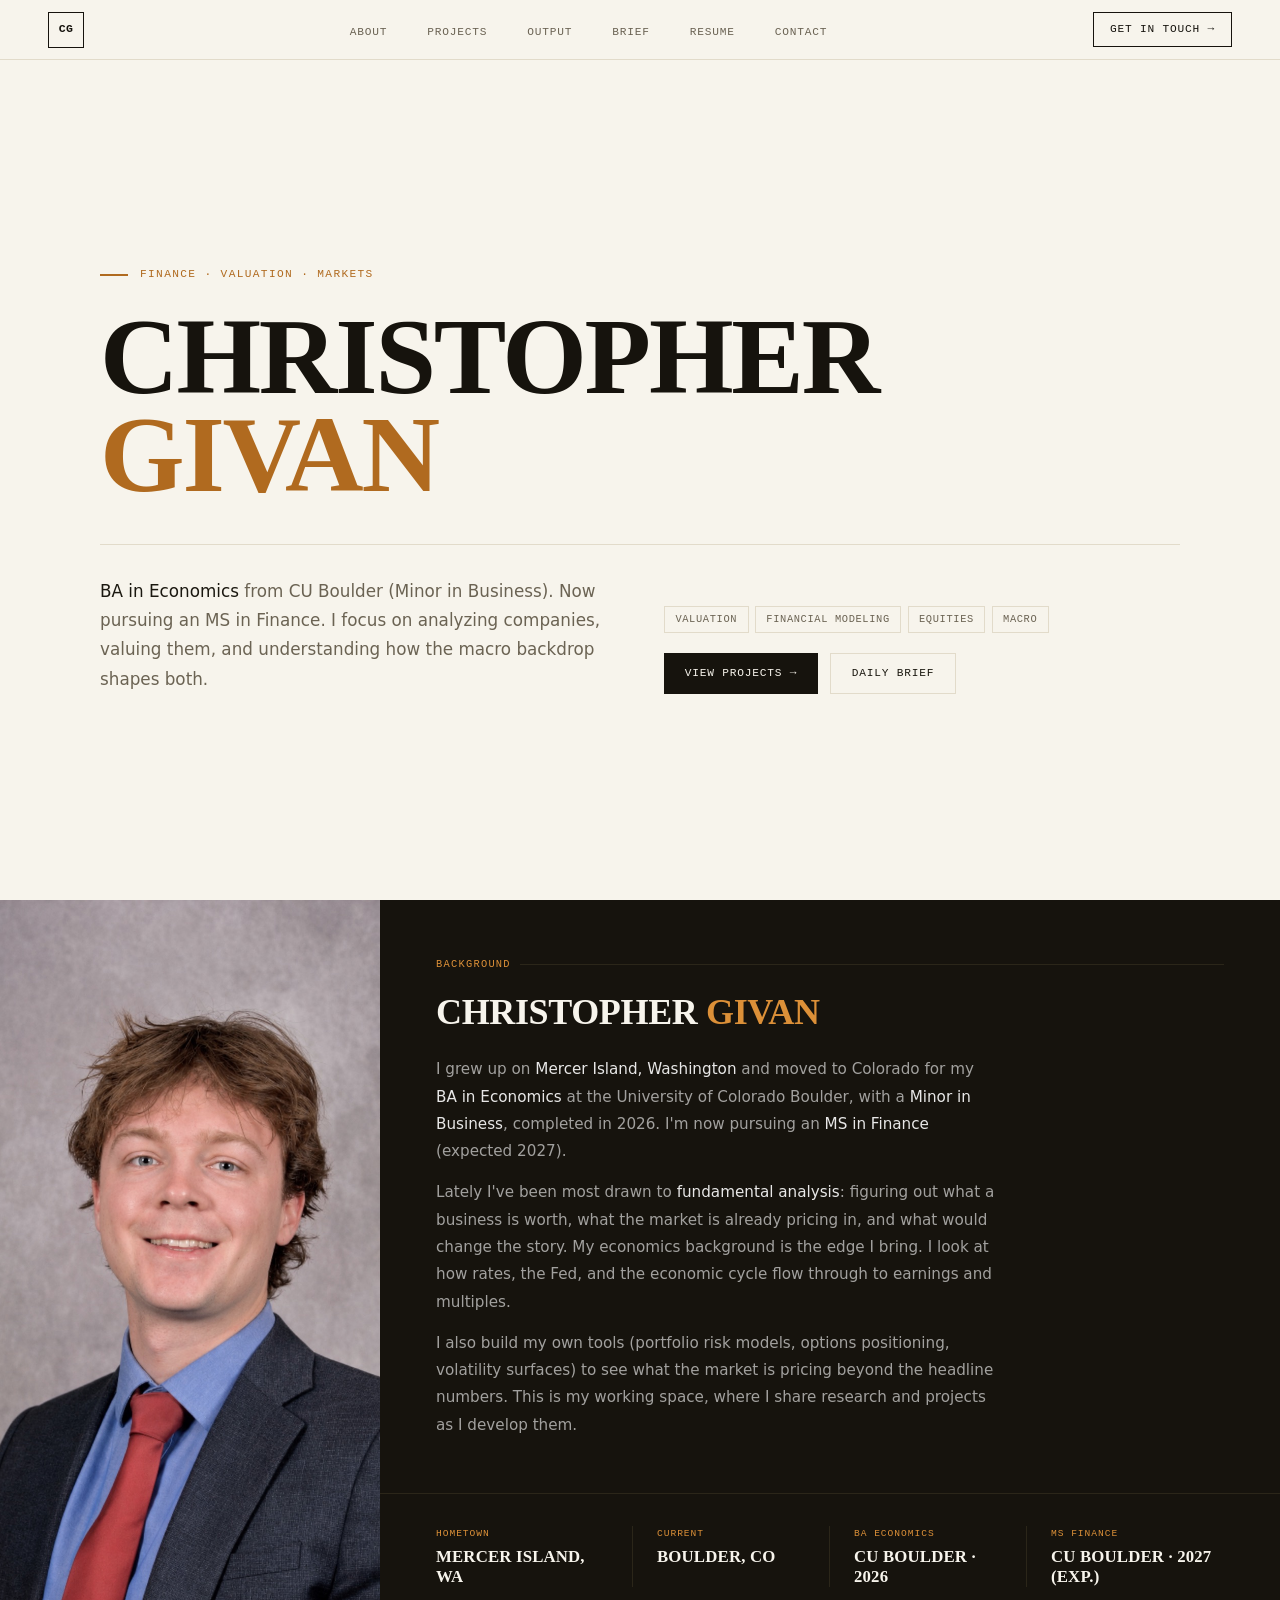
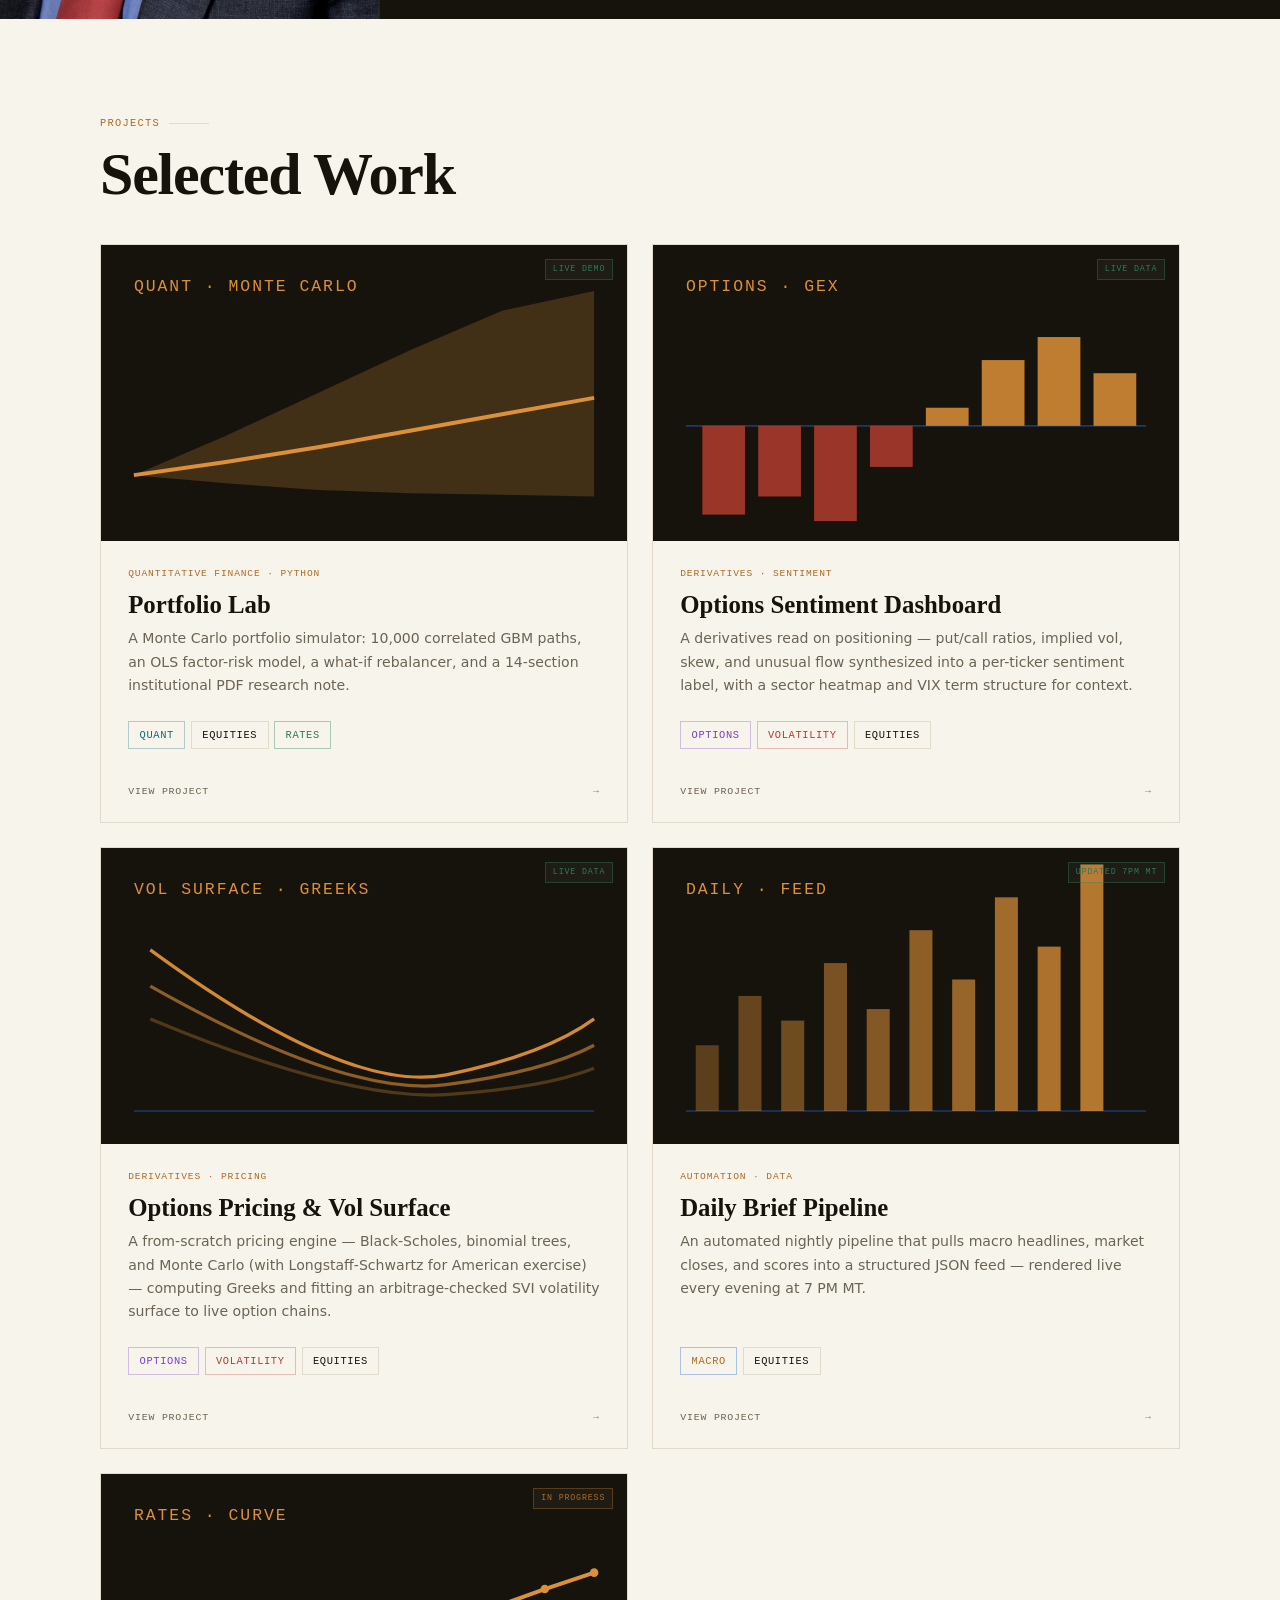
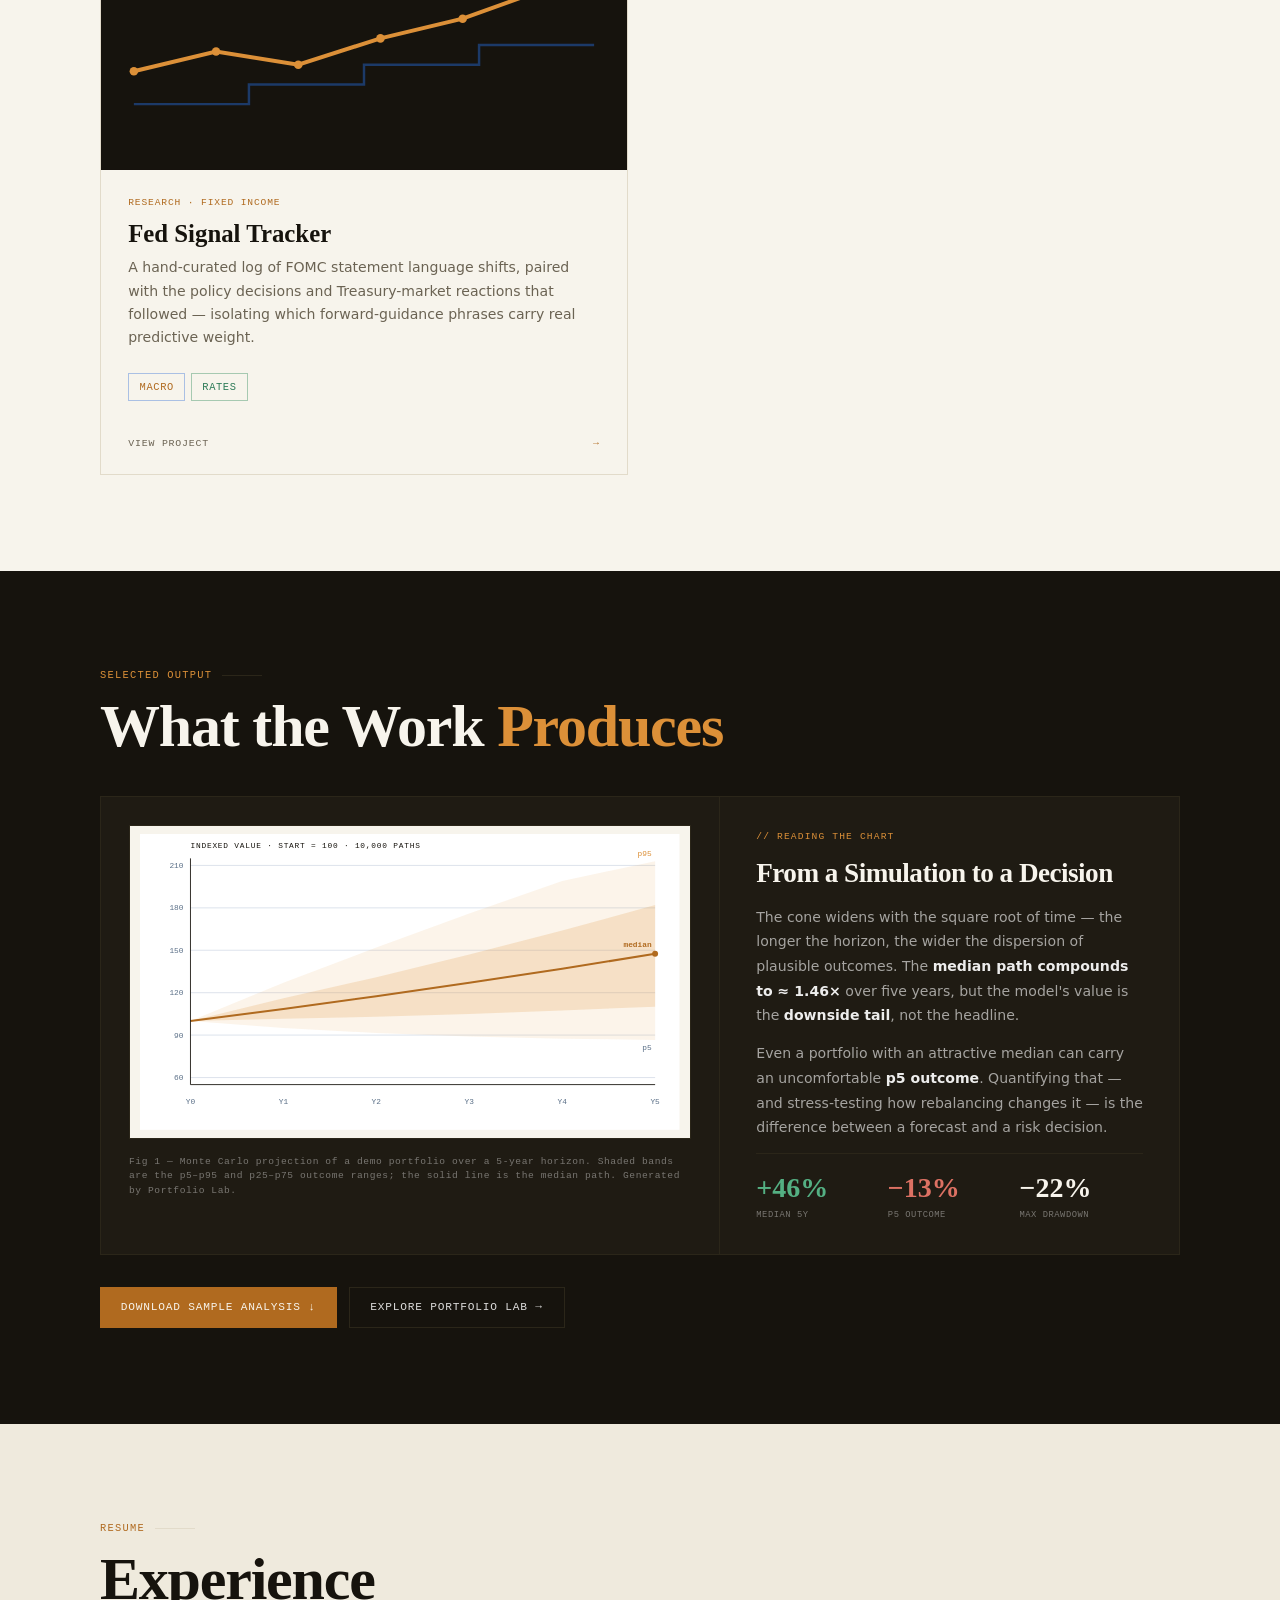
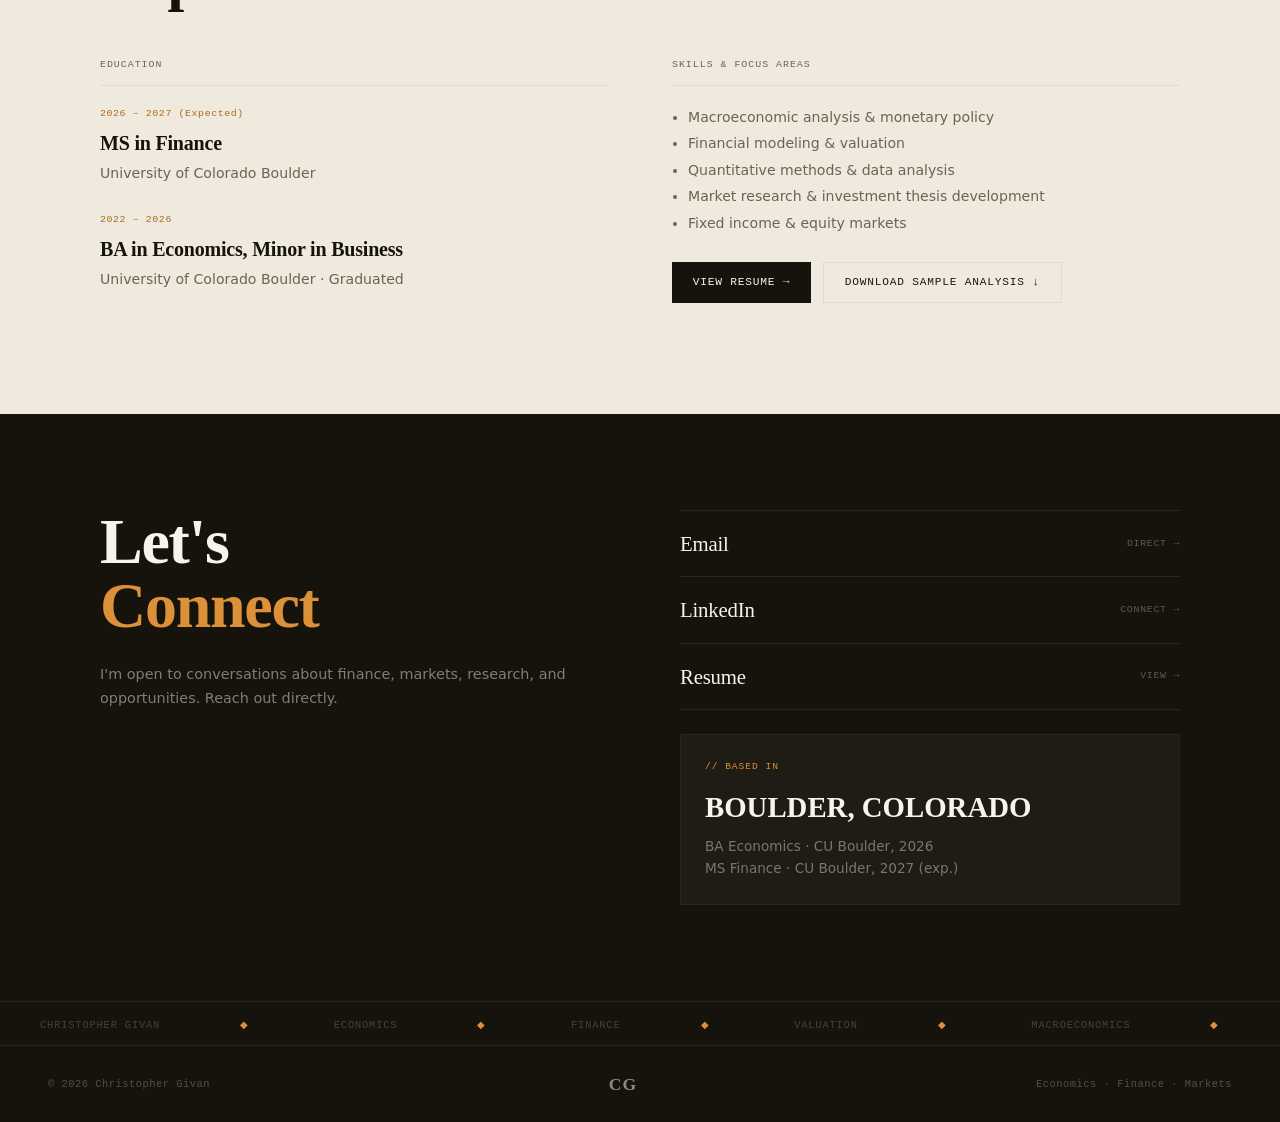
==== commit eb9c9054: "Homepage: describe the work (valuation, fundamental analysis) instead of naming equity research Co-A" ====
--- a/index.html
+++ b/index.html
@@ -4,23 +4,23 @@
   <meta charset="UTF-8" />
   <meta name="viewport" content="width=device-width, initial-scale=1.0" />
   <meta http-equiv="Content-Security-Policy" content="default-src 'self'; script-src 'self' 'unsafe-inline'; style-src 'self' 'unsafe-inline' https://fonts.googleapis.com; font-src https://fonts.gstatic.com; img-src 'self' data:; connect-src 'self'; frame-ancestors 'none';" />
-  <title>Christopher Givan — Equity Research · Finance · Markets</title>
+  <title>Christopher Givan — Finance · Valuation · Markets</title>
 
   <!-- SEO -->
-  <meta name="description" content="Christopher Givan — BA in Economics (Minor in Business) from CU Boulder, MS in Finance candidate. Equity research, valuation, options positioning, and daily market coverage." />
+  <meta name="description" content="Christopher Givan — BA in Economics (Minor in Business) from CU Boulder, MS in Finance candidate. Company valuation, options positioning, macro research, and daily market coverage." />
   <meta name="author" content="Christopher Givan" />
   <meta name="theme-color" content="#0e2240" />
 
   <!-- Open Graph -->
   <meta property="og:type" content="website" />
-  <meta property="og:title" content="Christopher Givan — Equity Research · Finance · Markets" />
-  <meta property="og:description" content="Equity research, valuation, options positioning, and daily market coverage." />
+  <meta property="og:title" content="Christopher Givan — Finance · Valuation · Markets" />
+  <meta property="og:description" content="Company valuation, options positioning, macro research, and daily market coverage." />
   <meta property="og:image" content="headshot.jpg" />
 
   <!-- Twitter -->
   <meta name="twitter:card" content="summary_large_image" />
-  <meta name="twitter:title" content="Christopher Givan — Equity Research · Finance · Markets" />
-  <meta name="twitter:description" content="Equity research, valuation, options positioning, and daily market coverage." />
+  <meta name="twitter:title" content="Christopher Givan — Finance · Valuation · Markets" />
+  <meta name="twitter:description" content="Company valuation, options positioning, macro research, and daily market coverage." />
   <meta name="twitter:image" content="headshot.jpg" />
 
   <!-- Favicon (inline SVG, matches CG monogram) -->
@@ -1144,7 +1144,7 @@
 <!-- HERO -->
 <section id="hero" class="page-main">
   <div class="hero-inner">
-    <div class="hero-eyebrow cg-load">Equity Research · Valuation · Markets</div>
+    <div class="hero-eyebrow cg-load">Finance · Valuation · Markets</div>
     <h1 class="hero-name cg-load cg-load--2">
       CHRISTOPHER<br>
       <span class="line2">GIVAN</span>
@@ -1152,13 +1152,13 @@
     <div class="hero-bottom cg-load cg-load--3">
       <p class="hero-bio">
         <strong>BA in Economics</strong> from CU Boulder (Minor in Business). Now pursuing an MS in Finance.
-        I'm building toward equity research: analyzing companies, valuing them, and turning the work into a clear investment call.
+        I focus on analyzing companies, valuing them, and understanding how the macro backdrop shapes both.
       </p>
       <div class="hero-right-block">
         <div class="hero-tags">
-          <span class="tag">Equity Research</span>
           <span class="tag">Valuation</span>
           <span class="tag">Financial Modeling</span>
+          <span class="tag">Equities</span>
           <span class="tag">Macro</span>
         </div>
         <div class="hero-btns">
@@ -1191,7 +1191,7 @@
         I'm now pursuing an <strong>MS in Finance</strong> (expected 2027).
       </p>
       <p class="about-text">
-        I'm especially interested in <strong>equity research</strong>: figuring out what a business is worth, what the
+        Lately I've been most drawn to <strong>fundamental analysis</strong>: figuring out what a business is worth, what the
         market is already pricing in, and what would change the story. My economics background is the edge
         I bring. I look at how rates, the Fed, and the economic cycle flow through to earnings and multiples.
       </p>
@@ -1493,7 +1493,7 @@
     <span>Christopher Givan</span><span class="accent">◆</span>
     <span>Economics</span><span class="accent">◆</span>
     <span>Finance</span><span class="accent">◆</span>
-    <span>Equity Research</span><span class="accent">◆</span>
+    <span>Valuation</span><span class="accent">◆</span>
     <span>Macroeconomics</span><span class="accent">◆</span>
     <span>Capital Markets</span><span class="accent">◆</span>
     <span>CU Boulder</span><span class="accent">◆</span>
@@ -1501,7 +1501,7 @@
     <span>Christopher Givan</span><span class="accent">◆</span>
     <span>Economics</span><span class="accent">◆</span>
     <span>Finance</span><span class="accent">◆</span>
-    <span>Equity Research</span><span class="accent">◆</span>
+    <span>Valuation</span><span class="accent">◆</span>
     <span>Macroeconomics</span><span class="accent">◆</span>
     <span>Capital Markets</span><span class="accent">◆</span>
     <span>CU Boulder</span><span class="accent">◆</span>
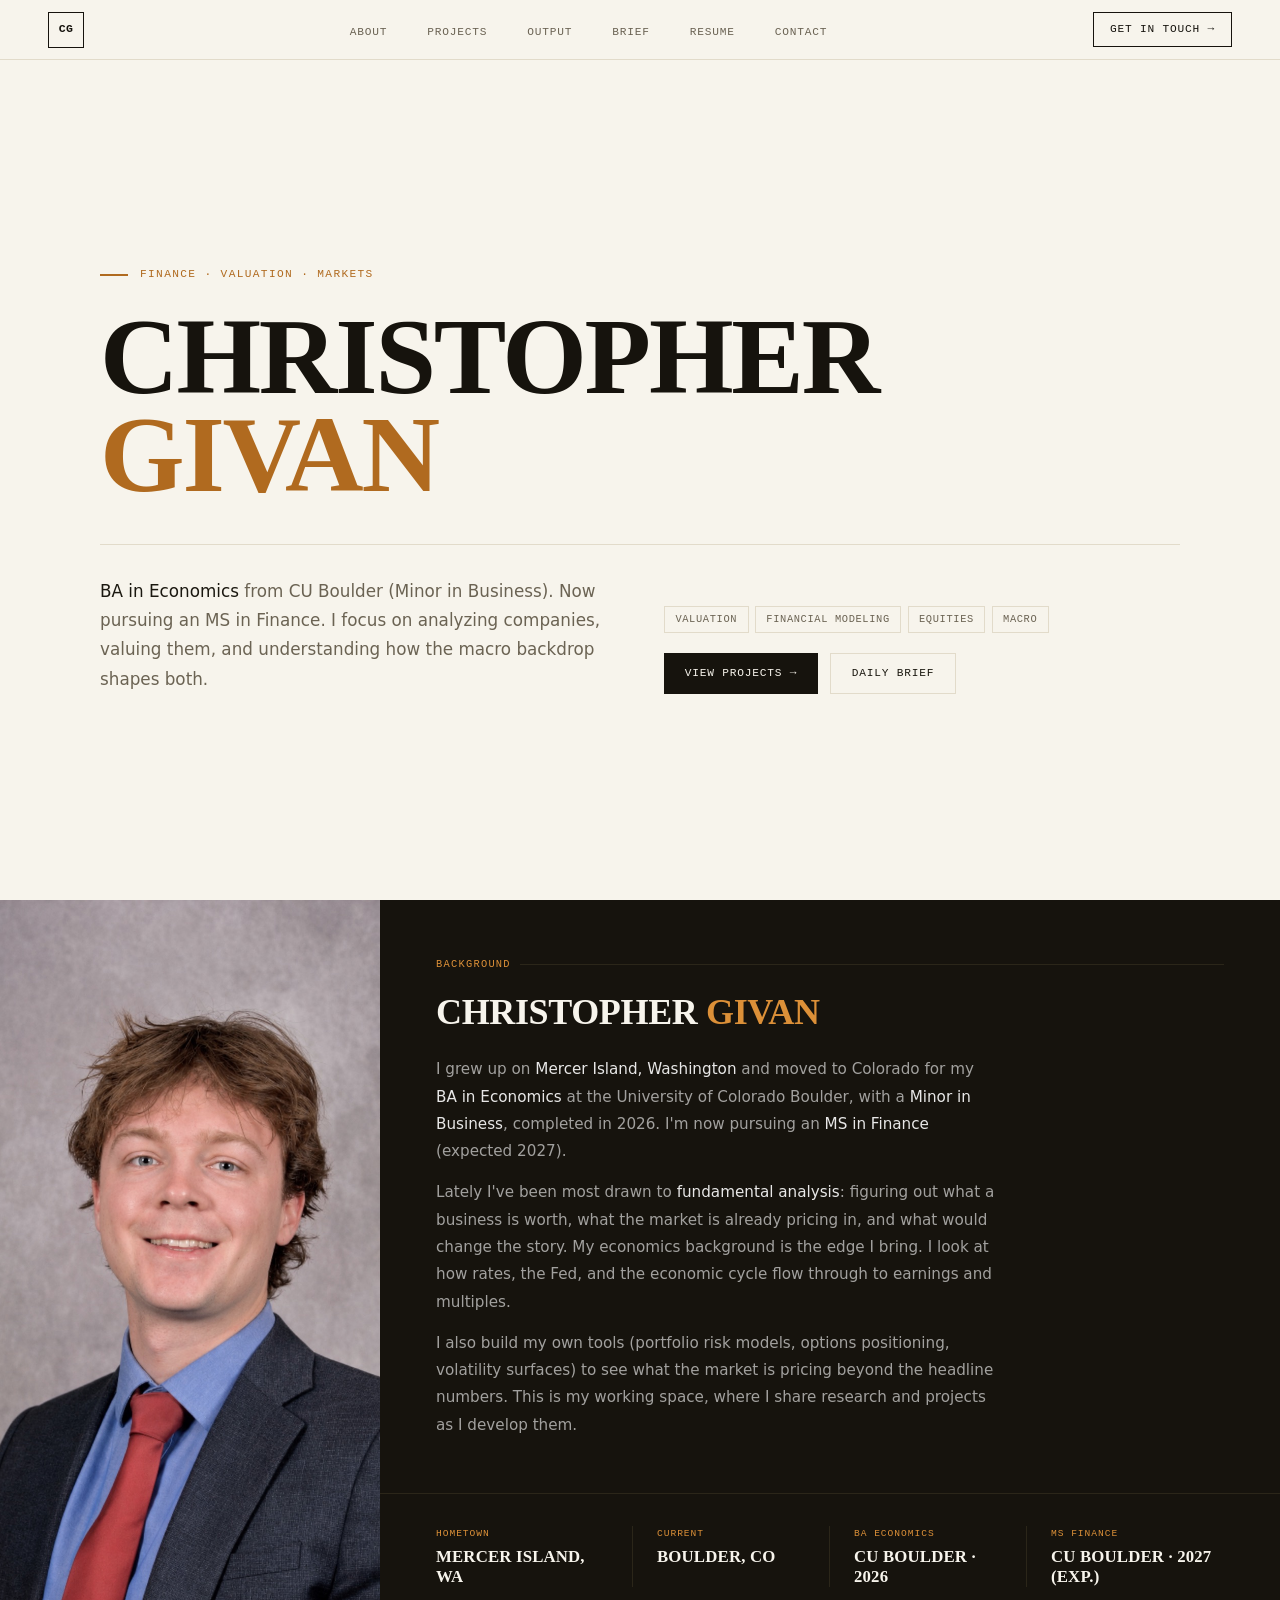
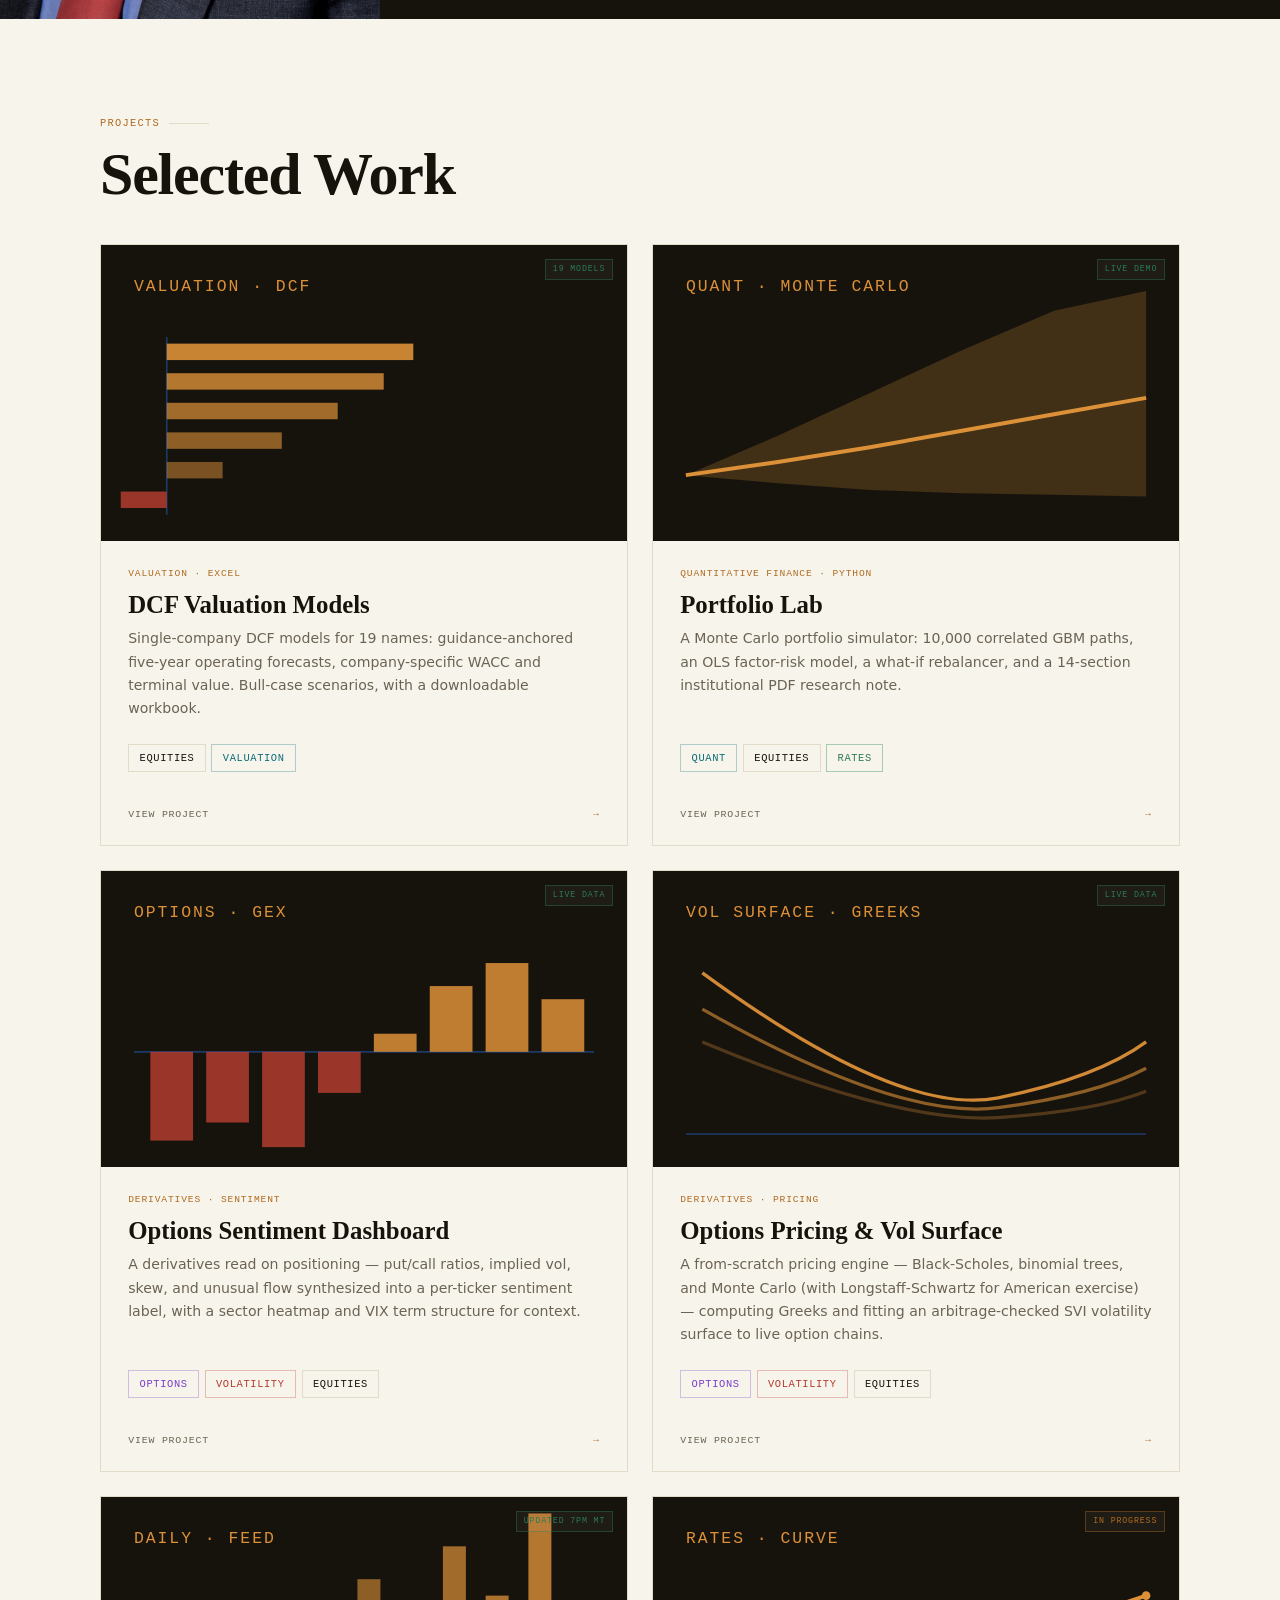
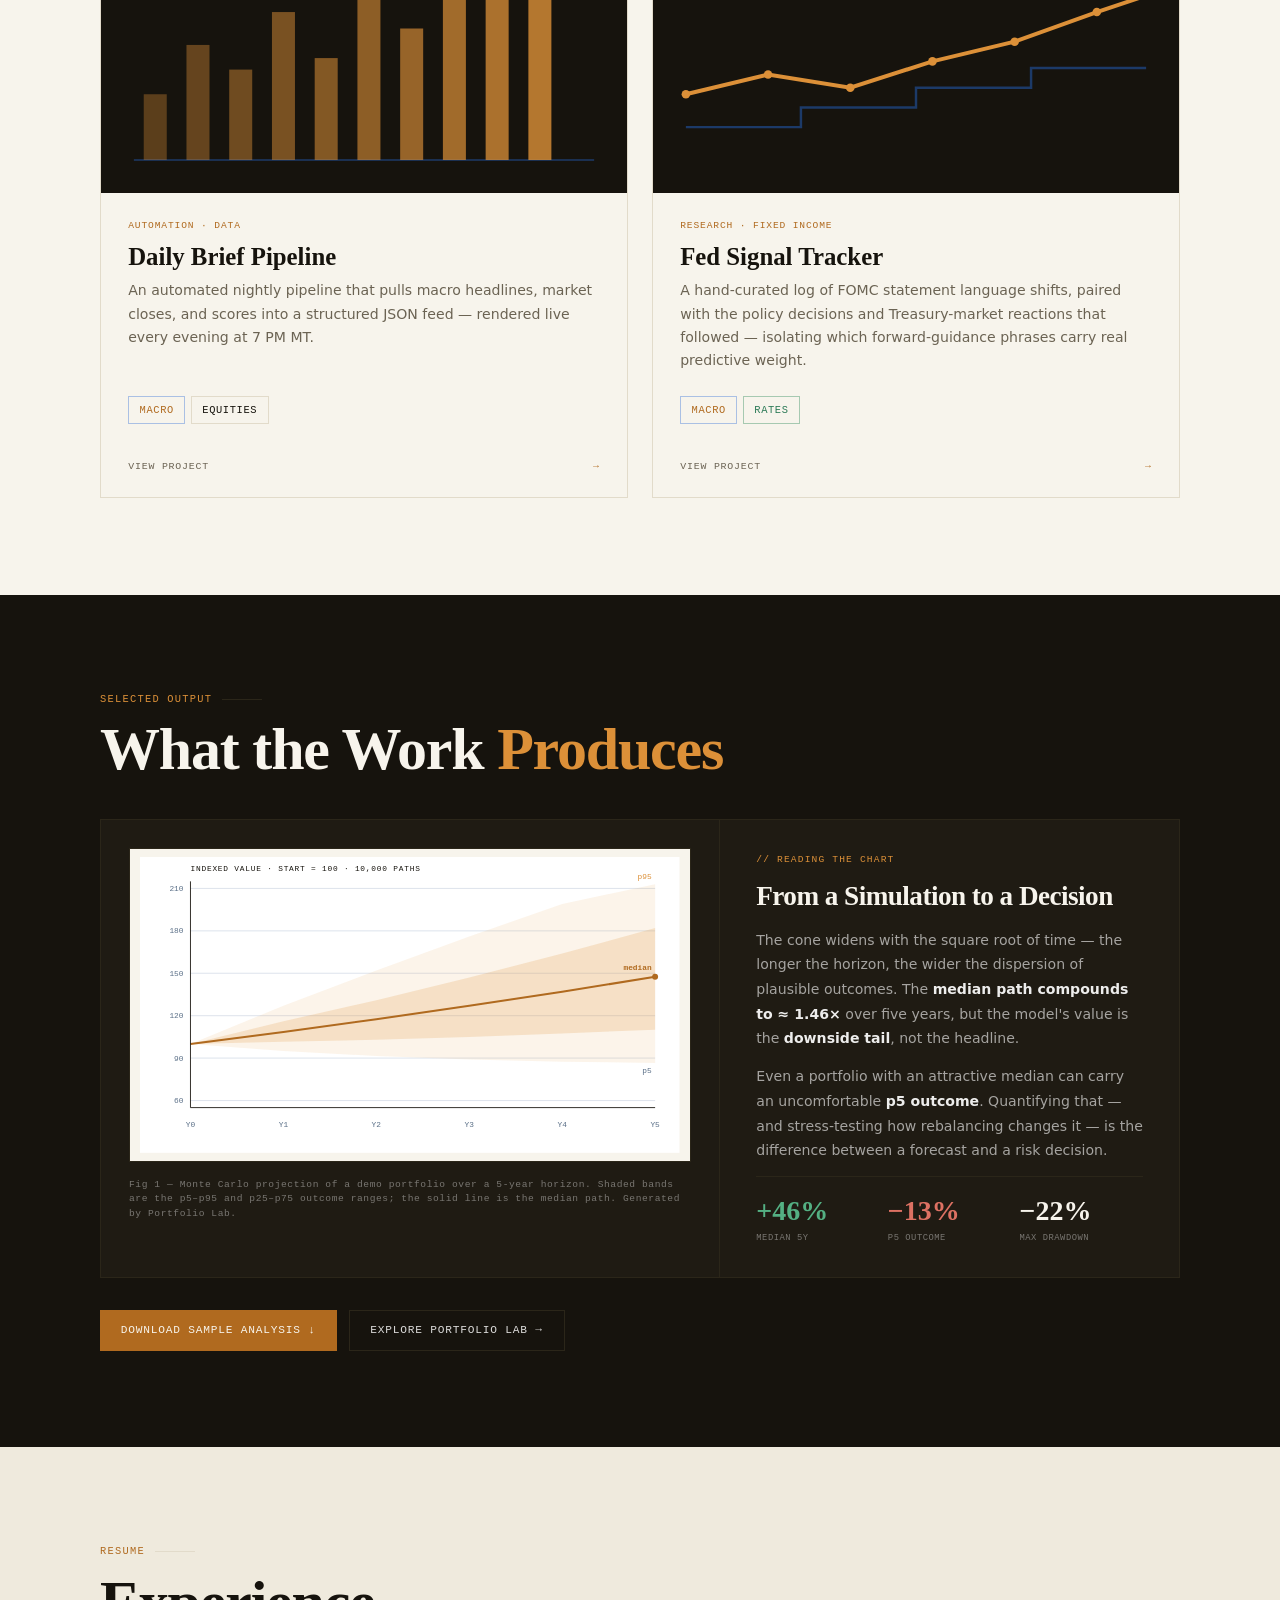
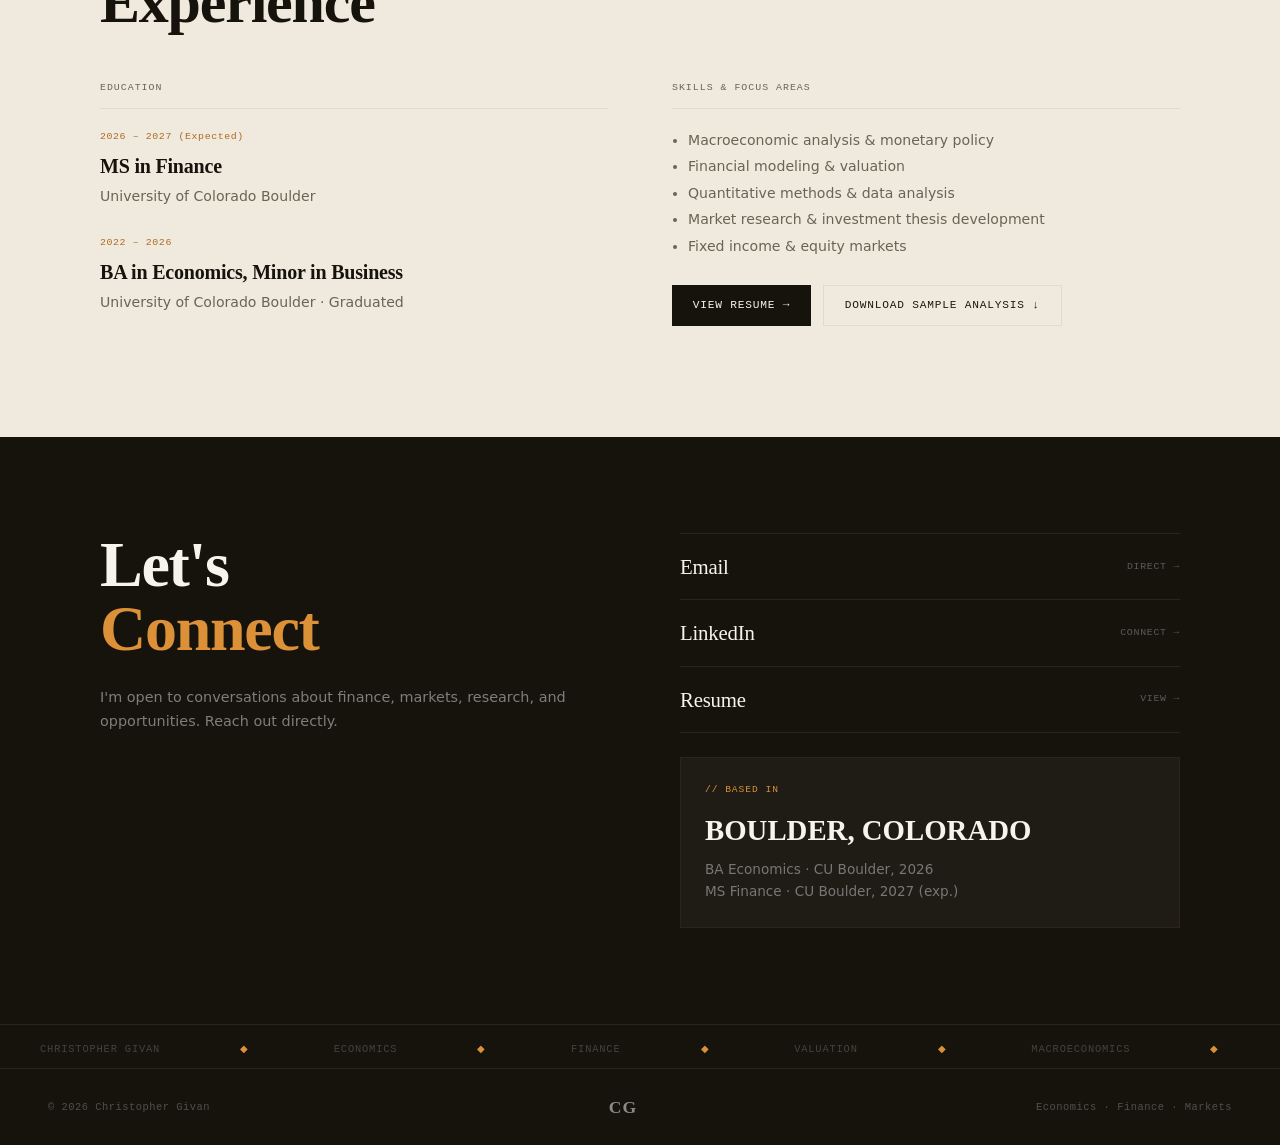
==== commit 129aba14: "Add DCF Valuation Models page, cleaned workbook download, and homepage card Co-Authored-By: Claude O" ====
--- a/index.html
+++ b/index.html
@@ -1232,6 +1232,34 @@
     <div class="section-eyebrow reveal">Projects</div>
     <div class="section-heading reveal" style="color:var(--navy);">Selected Work</div>
     <div class="cards-grid" data-stagger>
+
+      <!-- DCF Valuation Models -->
+      <a href="dcf-models.html" class="pcard reveal">
+        <div class="pcard-thumb">
+          <span class="pcard-status live">19 models</span>
+          <svg viewBox="0 0 320 180" preserveAspectRatio="xMidYMid slice" style="width:100%;height:100%;display:block" aria-hidden="true">
+            <rect width="320" height="180" fill="#16130d"/>
+            <line x1="40" y1="56" x2="40" y2="164" stroke="#1c3a68" stroke-width="1"/>
+            <rect x="40" y="60" width="150" height="10" fill="#dc9038" opacity="0.9"/>
+            <rect x="40" y="78" width="132" height="10" fill="#dc9038" opacity="0.8"/>
+            <rect x="40" y="96" width="104" height="10" fill="#dc9038" opacity="0.7"/>
+            <rect x="40" y="114" width="70" height="10" fill="#dc9038" opacity="0.6"/>
+            <rect x="40" y="132" width="34" height="10" fill="#dc9038" opacity="0.5"/>
+            <rect x="12" y="150" width="28" height="10" fill="#b23b2e" opacity="0.85"/>
+            <text x="20" y="28" font-family="'IBM Plex Mono', ui-monospace, monospace" font-size="10" letter-spacing="0.12em" fill="#dc9038">VALUATION · DCF</text>
+          </svg>
+        </div>
+        <div class="pcard-body">
+          <div class="pcard-cat">Valuation · Excel</div>
+          <h3>DCF Valuation Models</h3>
+          <p>Single-company DCF models for 19 names: guidance-anchored five-year operating forecasts, company-specific WACC and terminal value. Bull-case scenarios, with a downloadable workbook.</p>
+        </div>
+        <div class="pcard-tags">
+          <span class="tag t-equities">Equities</span>
+          <span class="tag t-quant">Valuation</span>
+        </div>
+        <div class="pcard-foot"><span>View project</span><span class="arrow">→</span></div>
+      </a>
 
       <!-- Portfolio Lab -->
       <a href="portfolio-lab.html" class="pcard reveal">
